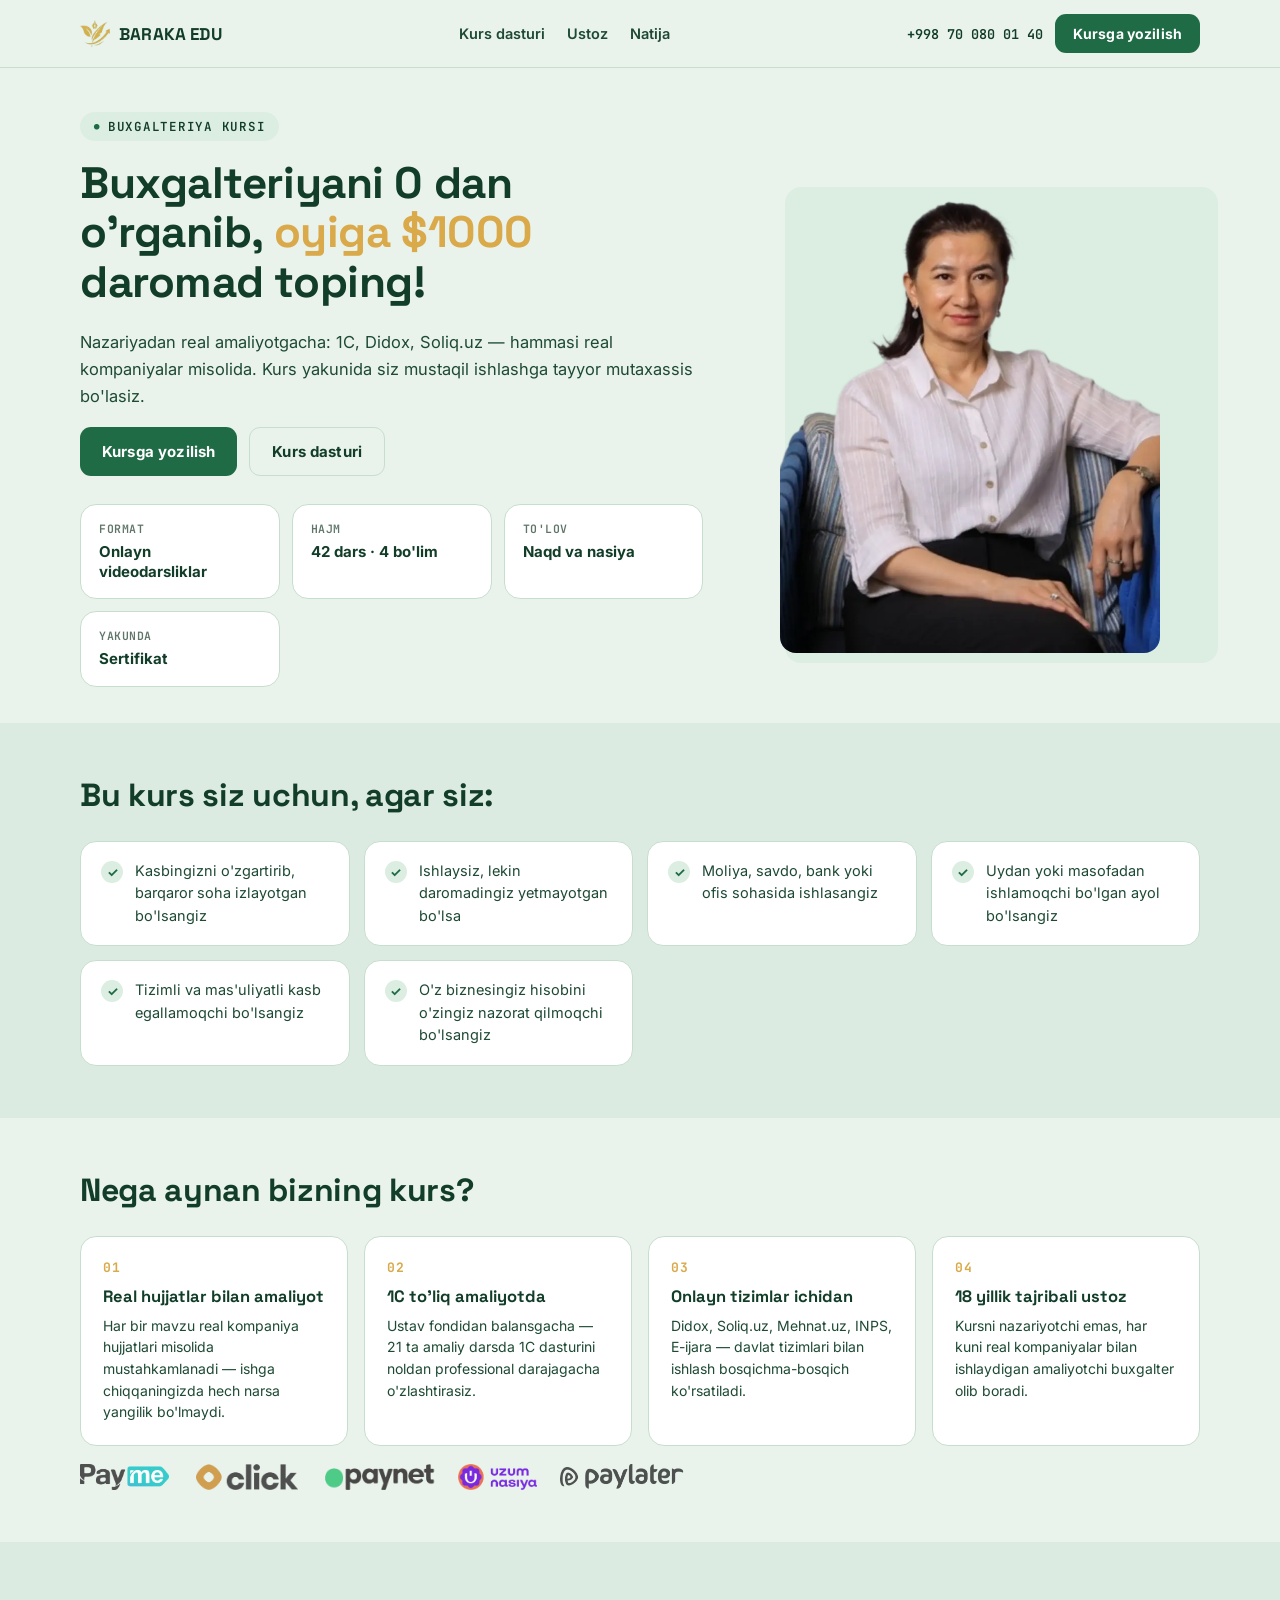
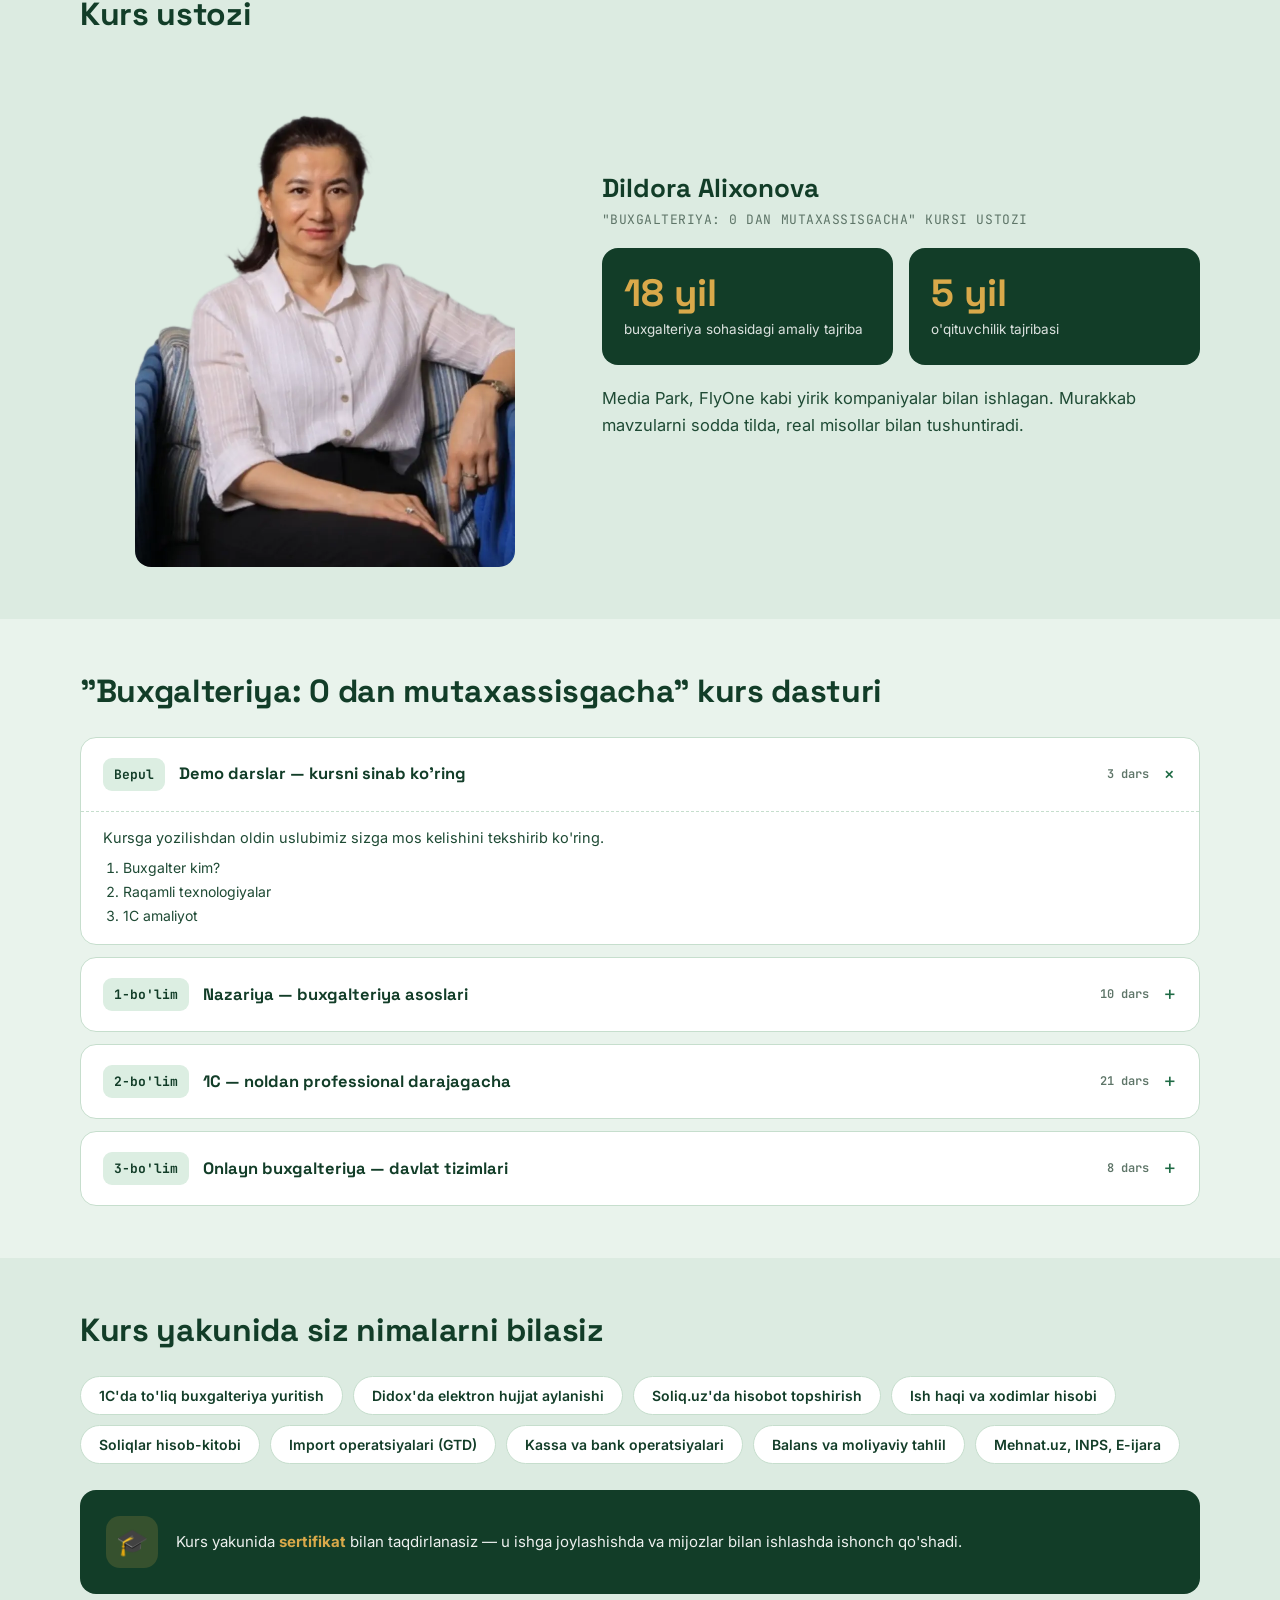
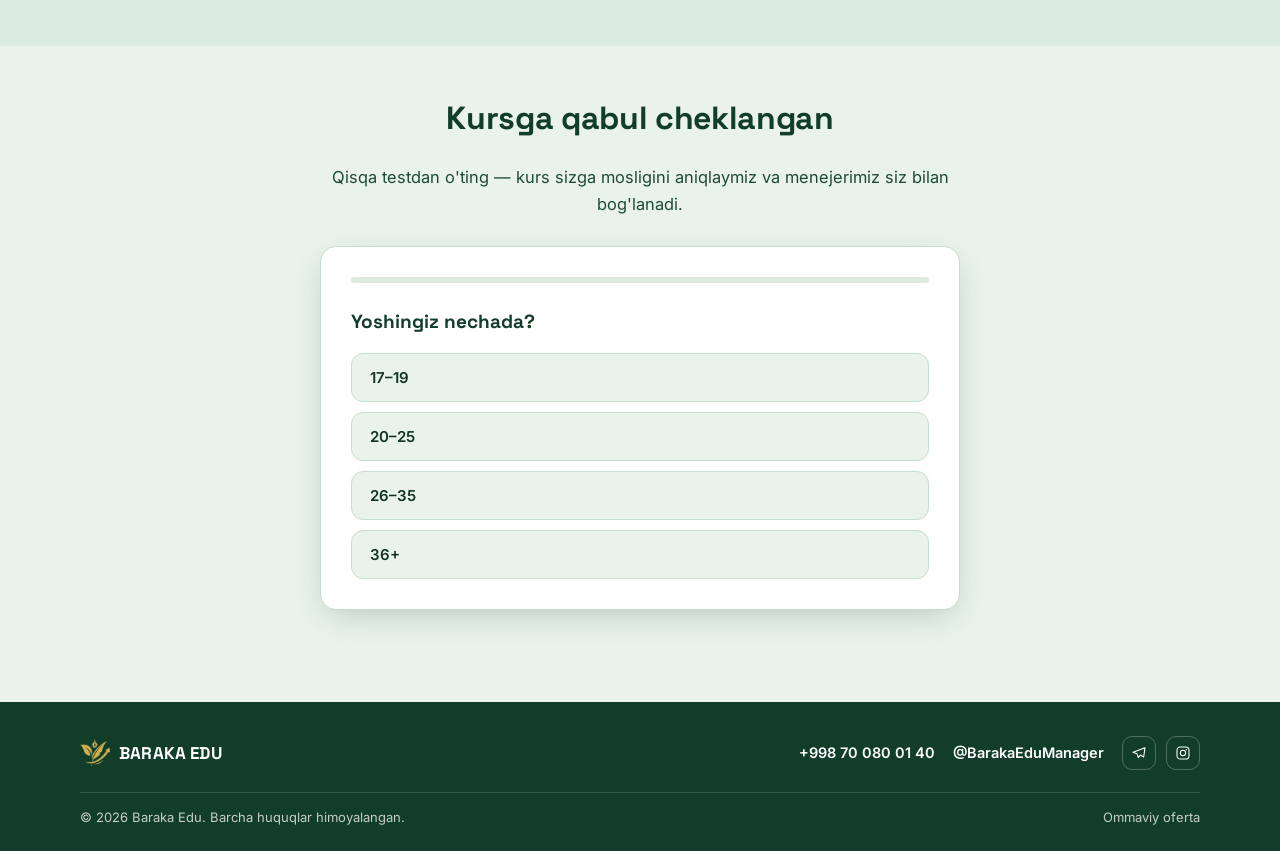
==== buxgalteriya.html @ a4f08a87 "first commit" ====
<!DOCTYPE html>
<html lang="uz">
<head>
<meta charset="UTF-8">
<meta name="viewport" content="width=device-width, initial-scale=1.0">
<title>Buxgalteriya: 0 dan mutaxassisgacha | Baraka Edu</title>
<meta name="description" content="Buxgalteriyani 0 dan o'rganib, 1C, Didox va Soliq.uz'da real kompaniyalar bilan ishlashni o'rganing. Oyiga $1000 daromad sari birinchi qadam.">
<link rel="icon" href="img/favicon.webp" type="image/webp">
<link rel="preconnect" href="https://fonts.googleapis.com">
<link rel="preconnect" href="https://fonts.gstatic.com" crossorigin>
<link href="https://fonts.googleapis.com/css2?family=Space+Grotesk:wght@500;600;700&family=Inter:wght@400;500;600;700;800&family=JetBrains+Mono:wght@500;600;700&display=swap" rel="stylesheet">
<link rel="stylesheet" href="baraka.css">
</head>
<body id="top">

<header>
  <div class="header-inner">
    <a class="brand" href="index.html">
      <img src="img/logo.webp" alt="Baraka Edu">
      BARAKA EDU
    </a>
    <nav class="mainnav">
      <a href="#dastur">Kurs dasturi</a>
      <a href="#ustoz">Ustoz</a>
      <a href="#natija">Natija</a>
    </nav>
    <div class="header-cta">
      <a class="header-phone" href="tel:+998700800140">+998 70 080 01 40</a>
      <a class="btn btn-primary btn-sm" href="#quiz-section">Kursga yozilish</a>
    </div>
  </div>
</header>

<!-- HERO -->
<section class="hero">
  <div class="wrap">
    <div class="hero-grid">
      <div>
        <span class="eyebrow">Buxgalteriya kursi</span>
        <h1>Buxgalteriyani 0 dan o'rganib, <span class="gold">oyiga $1000</span> daromad toping!</h1>
        <p class="lead">Nazariyadan real amaliyotgacha: 1C, Didox, Soliq.uz — hammasi real kompaniyalar misolida. Kurs yakunida siz mustaqil ishlashga tayyor mutaxassis bo'lasiz.</p>
        <div class="hero-actions">
          <a class="btn btn-primary" href="#quiz-section">Kursga yozilish</a>
          <a class="btn btn-ghost" href="#dastur">Kurs dasturi</a>
        </div>
        <div class="facts">
          <div class="fact"><div class="k">Format</div><div class="v">Onlayn videodarsliklar</div></div>
          <div class="fact"><div class="k">Hajm</div><div class="v">42 dars · 4 bo'lim</div></div>
          <div class="fact"><div class="k">To'lov</div><div class="v">Naqd va nasiya</div></div>
          <div class="fact"><div class="k">Yakunda</div><div class="v">Sertifikat</div></div>
        </div>
      </div>
      <div class="hero-photo">
        <img src="img/Dildora.webp" alt="Dildora Alixonova — kurs ustozi">
      </div>
    </div>
  </div>
</section>

<!-- KIMLAR UCHUN -->
<section class="section section-alt">
  <div class="wrap">
    <h2 class="section-title">Bu kurs siz uchun, agar siz:</h2>
    <div class="aud-grid">
      <div class="aud">Kasbingizni o'zgartirib, barqaror soha izlayotgan bo'lsangiz</div>
      <div class="aud">Ishlaysiz, lekin daromadingiz yetmayotgan bo'lsa</div>
      <div class="aud">Moliya, savdo, bank yoki ofis sohasida ishlasangiz</div>
      <div class="aud">Uydan yoki masofadan ishlamoqchi bo'lgan ayol bo'lsangiz</div>
      <div class="aud">Tizimli va mas'uliyatli kasb egallamoqchi bo'lsangiz</div>
      <div class="aud">O'z biznesingiz hisobini o'zingiz nazorat qilmoqchi bo'lsangiz</div>
    </div>
  </div>
</section>

<!-- NEGA BIZ -->
<section class="section">
  <div class="wrap">
    <h2 class="section-title">Nega aynan bizning kurs?</h2>
    <div class="adv-grid">
      <div class="adv">
        <div class="num">01</div>
        <h4>Real hujjatlar bilan amaliyot</h4>
        <p>Har bir mavzu real kompaniya hujjatlari misolida mustahkamlanadi — ishga chiqqaningizda hech narsa yangilik bo'lmaydi.</p>
      </div>
      <div class="adv">
        <div class="num">02</div>
        <h4>1C to'liq amaliyotda</h4>
        <p>Ustav fondidan balansgacha — 21 ta amaliy darsda 1C dasturini noldan professional darajagacha o'zlashtirasiz.</p>
      </div>
      <div class="adv">
        <div class="num">03</div>
        <h4>Onlayn tizimlar ichidan</h4>
        <p>Didox, Soliq.uz, Mehnat.uz, INPS, E-ijara — davlat tizimlari bilan ishlash bosqichma-bosqich ko'rsatiladi.</p>
      </div>
      <div class="adv">
        <div class="num">04</div>
        <h4>18 yillik tajribali ustoz</h4>
        <p>Kursni nazariyotchi emas, har kuni real kompaniyalar bilan ishlaydigan amaliyotchi buxgalter olib boradi.</p>
      </div>
    </div>
    <div class="pays">
      <img src="img/payme.webp" alt="Payme">
      <img src="img/click.webp" alt="Click" style="filter:invert(0.8);">
      <img src="img/paynet.webp" alt="Paynet">
      <img src="img/Uzum_Nasiya-01.webp" alt="Uzum Nasiya">
      <img src="img/paylater.webp" alt="Paylater" style="filter:invert(0.8);">
    </div>
  </div>
</section>

<!-- USTOZ -->
<section class="section section-alt" id="ustoz">
  <div class="wrap">
    <h2 class="section-title">Kurs ustozi</h2>
    <div class="speakers-grid" style="grid-template-columns:minmax(0,0.9fr) minmax(0,1.1fr);align-items:center;gap:32px;">
      <div class="hero-photo">
        <img src="img/Dildora.webp" alt="Dildora Alixonova">
      </div>
      <div>
        <h3 style="font-family:var(--display);font-size:26px;color:var(--green-deep);margin:0 0 6px;">Dildora Alixonova</h3>
        <div class="role" style="font-family:var(--mono);font-size:13px;color:var(--muted);text-transform:uppercase;letter-spacing:0.04em;margin-bottom:20px;">"Buxgalteriya: 0 dan mutaxassisgacha" kursi ustozi</div>
        <div class="stats" style="margin-top:0;">
          <div class="stat"><div class="n">18 yil</div><div class="l">buxgalteriya sohasidagi amaliy tajriba</div></div>
          <div class="stat"><div class="n">5 yil</div><div class="l">o'qituvchilik tajribasi</div></div>
        </div>
        <p class="lead" style="margin-top:20px;">Media Park, FlyOne kabi yirik kompaniyalar bilan ishlagan. Murakkab mavzularni sodda tilda, real misollar bilan tushuntiradi.</p>
      </div>
    </div>
  </div>
</section>

<!-- DASTUR -->
<section class="section" id="dastur">
  <div class="wrap">
    <h2 class="section-title">"Buxgalteriya: 0 dan mutaxassisgacha" kurs dasturi</h2>
    <div class="program">

      <details class="mod" open>
        <summary>
          <span class="mnum">Bepul</span>
          <span class="mtitle">Demo darslar — kursni sinab ko'ring</span>
          <span class="mcount">3 dars</span>
        </summary>
        <div class="mbody">
          <p>Kursga yozilishdan oldin uslubimiz sizga mos kelishini tekshirib ko'ring.</p>
          <ol>
            <li>Buxgalter kim?</li>
            <li>Raqamli texnologiyalar</li>
            <li>1C amaliyot</li>
          </ol>
        </div>
      </details>

      <details class="mod">
        <summary>
          <span class="mnum">1-bo'lim</span>
          <span class="mtitle">Nazariya — buxgalteriya asoslari</span>
          <span class="mcount">10 dars</span>
        </summary>
        <div class="mbody">
          <p>Korxona turlari, hujjatlar, soliqlar va ish haqi — buxgalteriyaning fundamentini amaliy topshiriqlar bilan o'zlashtirasiz.</p>
          <ol>
            <li>Korxona turlari va buxgalteriyaga kirish</li>
            <li>Ustav fondini e'lon qilish va shakllantirish usullari</li>
            <li>Korxona rekvizitlari</li>
            <li>To'lov hujjatlari va bank hisob raqami</li>
            <li>Soliqlar va ish haqi hisobi</li>
            <li>Mehnat ta'tili</li>
            <li>Tovar va xizmatlarni xarid qilish</li>
            <li>Asosiy vosita va amortizatsiya</li>
            <li>Tovar va xizmat sotish</li>
            <li>Tannarx va kalkulyatsiya</li>
          </ol>
        </div>
      </details>

      <details class="mod">
        <summary>
          <span class="mnum">2-bo'lim</span>
          <span class="mtitle">1C — noldan professional darajagacha</span>
          <span class="mcount">21 dars</span>
        </summary>
        <div class="mbody">
          <p>Dasturni o'rnatishdan balans tahliligacha — 1C'dagi barcha asosiy operatsiyalarni qo'lda bajarib o'rganasiz.</p>
          <ol>
            <li>Kirish darsi: dastur o'rnatish</li>
            <li>Ustav fondni shakllantirish</li>
            <li>Xodim ishga olish</li>
            <li>Xodimga oylik hisoblash</li>
            <li>Ustav tovar kirimi</li>
            <li>Asosiy vosita amortizatsiyasi</li>
            <li>Tovar kirimi (yetkazib beruvchidan)</li>
            <li>Ishlab chiqarish</li>
            <li>Sotuv chakana (balans)</li>
            <li>Sotuv (hisob-faktura bilan)</li>
            <li>Kassa operatsiyalari — 1 va 2-qism</li>
            <li>Bank: aylanma kiritish</li>
            <li>Bank: terminal tushumi</li>
            <li>Bank: soliq to'lovlari</li>
            <li>Bank: ish haqi to'lash</li>
            <li>Import (GTD va qo'shimcha xarajatlar)</li>
            <li>Kadrlar</li>
            <li>Spisaniye va inventarizatsiya</li>
            <li>Aylanma vedomostni tahlil qilish</li>
            <li>Balans + Moliya 2</li>
          </ol>
        </div>
      </details>

      <details class="mod">
        <summary>
          <span class="mnum">3-bo'lim</span>
          <span class="mtitle">Onlayn buxgalteriya — davlat tizimlari</span>
          <span class="mcount">8 dars</span>
        </summary>
        <div class="mbody">
          <p>Elektron hujjat aylanishi va hisobot topshirish jarayonlari to'liq, tizimlar ichidan ko'rsatiladi.</p>
          <ol>
            <li>Didox: kiruvchi hujjatlar bilan ishlash</li>
            <li>Didox: chiquvchi hujjatlar bilan ishlash</li>
            <li>Soliq.uz: daromad solig'i hisobotini jo'natish</li>
            <li>Soliq.uz: AOS va YaTT hisobotini jo'natish</li>
            <li>Soliq.uz: NKT kassa operatsiyalari</li>
            <li>Mehnat.uz</li>
            <li>INPS</li>
            <li>E-ijara</li>
          </ol>
        </div>
      </details>

    </div>
  </div>
</section>

<!-- NATIJA -->
<section class="section section-alt" id="natija">
  <div class="wrap">
    <h2 class="section-title">Kurs yakunida siz nimalarni bilasiz</h2>
    <div class="skills">
      <span class="skill">1C'da to'liq buxgalteriya yuritish</span>
      <span class="skill">Didox'da elektron hujjat aylanishi</span>
      <span class="skill">Soliq.uz'da hisobot topshirish</span>
      <span class="skill">Ish haqi va xodimlar hisobi</span>
      <span class="skill">Soliqlar hisob-kitobi</span>
      <span class="skill">Import operatsiyalari (GTD)</span>
      <span class="skill">Kassa va bank operatsiyalari</span>
      <span class="skill">Balans va moliyaviy tahlil</span>
      <span class="skill">Mehnat.uz, INPS, E-ijara</span>
    </div>
    <div class="cert">
      <div class="ic">🎓</div>
      <p>Kurs yakunida <b>sertifikat</b> bilan taqdirlanasiz — u ishga joylashishda va mijozlar bilan ishlashda ishonch qo'shadi.</p>
    </div>
  </div>
</section>

<!-- QUIZ -->
<section class="section" id="quiz-section">
  <div class="wrap">
    <h2 class="section-title" style="text-align:center;">Kursga qabul cheklangan</h2>
    <p class="lead" style="text-align:center;margin:0 auto 28px;">Qisqa testdan o'ting — kurs sizga mosligini aniqlaymiz va menejerimiz siz bilan bog'lanadi.</p>
    <div class="quiz-card" id="quiz">
      <div class="quiz-progress"><i style="width:0%"></i></div>
      <div class="quiz-steps"></div>
    </div>
  </div>
</section>

<footer id="contact">
  <div class="wrap">
    <div class="footer-grid">
      <a class="brand" href="index.html">
        <img src="img/logo.webp" alt="Baraka Edu">
        BARAKA EDU
      </a>
      <div class="footer-contact">
        <a href="tel:+998700800140">+998 70 080 01 40</a>
        <a href="https://t.me/barakaedumanager">@BarakaEduManager</a>
        <div class="footer-social">
          <a href="https://t.me/barakaedumanager" aria-label="Telegram" target="_blank" rel="noopener">
            <svg width="16" height="16" viewBox="0 0 24 24" fill="none"><path d="M21 4L3 11l6 2 2 6 3-4 5 3 2-14z" stroke="currentColor" stroke-width="1.6" stroke-linejoin="round"/></svg>
          </a>
          <a href="https://instagram.com/barakaedu" aria-label="Instagram" target="_blank" rel="noopener">
            <svg width="16" height="16" viewBox="0 0 24 24" fill="none"><rect x="3" y="3" width="18" height="18" rx="5" stroke="currentColor" stroke-width="1.6"/><circle cx="12" cy="12" r="4" stroke="currentColor" stroke-width="1.6"/><circle cx="17" cy="7" r="1" fill="currentColor"/></svg>
          </a>
        </div>
      </div>
    </div>
    <div class="footer-bottom">
      <span>© 2026 Baraka Edu. Barcha huquqlar himoyalangan.</span>
      <a href="shartnoma.html">Ommaviy oferta</a>
    </div>
  </div>
</footer>

<script src="lead.js"></script>
<script>
  initQuiz({
    courseName: 'Buxgalteriya: 0 dan mutaxassisgacha',
    questions: [
      { q: 'Yoshingiz nechada?',
        opts: ['17–19', '20–25', '26–35', '36+'] },
      { q: 'Buxgalteriya orqali daromad olishdan asosiy maqsadingiz nima?',
        opts: ['Asosiy daromad manbaiga aylantirish', "Qo'shimcha daromad topish", "Vaqtincha sinab ko'rish", 'Shunchaki qiziqish'] },
      { q: 'Buxgalteriya orqali oyiga qancha daromad topishni xohlaysiz?',
        opts: ["$500 bo'lsa, yaxshi bo'lardi", "$1000 bo'lsa, xarajatlarimga yetadi", "$1500+ bo'lsa, barcha ehtiyojlarimni qoplaydi"] },
      { q: "O'quv jarayonini qanchalik tez boshlashga tayyorsiz?",
        opts: ["Kerak bo'lsa, ertadan boshlayman!", '1–2 hafta ichida', '1 oy ichida', "Hali aniq emas"] },
      { q: "O'qish uchun mablag' va vaqt ajratishga tayyormisiz?",
        opts: ['Ha, albatta tayyorman!', 'Biroz ikkilanish bor', "Yo'q, hozircha tayyor emasman"] },
      { q: 'Sizning hozirgi moliyaviy holatingiz qanday?',
        opts: ['Barqaror daromadim bor', "Vaqtincha daromadim yo'q", 'Oilam ta\'minlaydi', 'Talabaman'] }
    ]
  });
</script>
</body>
</html>
---- baraka.css ----
/* ============================================================
   BARAKA EDU — barakaeducation.uz
   Дизайн-токены перенесены с dildoraalixanova.uz
   ============================================================ */
:root{
  --ink:#123324;
  --ink-2:#1E4A34;
  --paper:#E9F3EC;
  --paper-2:#DCEBE1;
  --card:#FFFFFF;
  --line:#C6DECD;
  --green:#1F6B45;
  --green-deep:#123D28;
  --green-light:#DCEEE2;
  --gold:#D9A94A;
  --rust:#B54834;
  --muted:#5E7568;
  --white:#ffffff;
  --shadow: 0 10px 34px -10px rgba(18,51,36,0.28);
  --radius: 16px;
  --display: 'Space Grotesk', sans-serif;
  --body: 'Inter', sans-serif;
  --mono: 'JetBrains Mono', monospace;
}

*{box-sizing:border-box;}
html{scroll-behavior:smooth;}
body{
  margin:0;
  font-family:var(--body);
  background:var(--paper);
  color:var(--ink);
  -webkit-font-smoothing:antialiased;
}
img{max-width:100%;display:block;}
a{color:inherit;text-decoration:none;}
button{font-family:inherit;cursor:pointer;}

.wrap{max-width:1160px;margin:0 auto;padding:0 20px;}

/* ===== Header ===== */
header{
  position:sticky;top:0;z-index:40;
  background:rgba(233,243,236,0.94);
  backdrop-filter:blur(8px);
  border-bottom:1px solid var(--line);
}
.header-inner{
  display:flex;align-items:center;justify-content:space-between;
  padding:14px 20px;max-width:1160px;margin:0 auto;gap:14px;
}
.brand{
  display:flex;align-items:center;gap:9px;
  font-family:var(--display);font-weight:700;font-size:17px;
  letter-spacing:0.01em;color:var(--green-deep);white-space:nowrap;
}
.brand img{height:30px;width:auto;border-radius:6px;}
nav.mainnav{display:flex;gap:22px;font-size:14.5px;font-weight:600;color:var(--ink-2);}
nav.mainnav a:hover{color:var(--green);}
.header-cta{display:flex;align-items:center;gap:12px;}
.header-phone{font-family:var(--mono);font-weight:600;font-size:13.5px;color:var(--green-deep);white-space:nowrap;}
@media(max-width:820px){
  nav.mainnav{display:none;}
  .header-phone{display:none;}
}

/* ===== Buttons ===== */
.btn{
  display:inline-flex;align-items:center;justify-content:center;gap:8px;
  border:none;border-radius:11px;padding:14px 22px;
  font-weight:700;font-size:15px;letter-spacing:0.01em;
  transition:transform .15s ease, box-shadow .15s ease, background .15s ease;
}
.btn:focus-visible{outline:3px solid var(--gold);outline-offset:2px;}
.btn-primary{background:var(--green);color:#fff;}
.btn-primary:hover{transform:translateY(-1px);box-shadow:var(--shadow);background:var(--green-deep);}
.btn-vip{background:var(--gold);color:var(--green-deep);}
.btn-vip:hover{transform:translateY(-1px);box-shadow:0 10px 30px -8px rgba(217,169,74,0.6);background:#E4B860;}
.btn-ghost{background:transparent;color:var(--green-deep);border:1.5px solid var(--line);}
.btn-ghost:hover{background:var(--paper-2);}
.btn-sm{padding:11px 18px;font-size:14px;}
.btn-block{width:100%;}

/* ===== Typography ===== */
.eyebrow{
  display:inline-flex;align-items:center;gap:8px;
  font-family:var(--mono);font-size:12.5px;font-weight:600;
  letter-spacing:0.06em;text-transform:uppercase;
  color:var(--green-deep);background:var(--green-light);
  border-radius:999px;padding:6px 14px;margin-bottom:18px;
}
.eyebrow::before{content:'●';font-size:9px;color:var(--green);}
h1{
  font-family:var(--display);font-size:clamp(28px,4vw,44px);
  line-height:1.12;font-weight:700;margin:0 0 22px;
  letter-spacing:-0.01em;color:var(--green-deep);
}
h1 em{font-style:normal;color:var(--green);}
h1 .gold{color:var(--gold);font-style:normal;}
h2.section-title{
  font-family:var(--display);font-size:clamp(23px,3vw,32px);
  font-weight:700;color:var(--green-deep);margin:0 0 26px;letter-spacing:-0.01em;
}
.section{padding:52px 0;}
.section-alt{background:var(--paper-2);}
.lead{font-size:16.5px;line-height:1.65;color:var(--ink-2);max-width:640px;}
.muted{color:var(--muted);}

/* ===== Hero ===== */
.hero{padding:44px 0 36px;overflow:hidden;}
.hero-grid{
  display:grid;grid-template-columns:minmax(0,1.15fr) minmax(240px,0.85fr);
  gap:36px;align-items:center;
}
.hero-photo{position:relative;}
.hero-photo img{
  width:100%;max-width:380px;margin:0 auto;
  border-radius:var(--radius);
}
.hero-photo::before{
  content:'';position:absolute;inset:8% -4% -2% 10%;
  background:var(--green-light);border-radius:var(--radius);z-index:-1;
}
.hero-actions{display:flex;gap:12px;flex-wrap:wrap;margin-top:6px;}
@media(max-width:820px){
  .hero-grid{grid-template-columns:1fr;}
  .hero-photo{order:-1;}
  .hero-photo img{max-width:280px;}
}

/* ===== Fact chips (format / to'lov / davomiylik) ===== */
.facts{
  display:grid;grid-template-columns:repeat(auto-fit,minmax(160px,1fr));
  gap:12px;margin-top:28px;
}
.fact{
  background:var(--card);border:1px solid var(--line);
  border-radius:var(--radius);padding:16px 18px;
}
.fact .k{font-family:var(--mono);font-size:11.5px;font-weight:600;letter-spacing:0.05em;text-transform:uppercase;color:var(--muted);margin-bottom:6px;}
.fact .v{font-weight:700;font-size:15px;color:var(--green-deep);line-height:1.35;}

/* ===== Course cards (главная) ===== */
.courses-grid{display:grid;grid-template-columns:1fr 1fr;gap:20px;}
@media(max-width:760px){.courses-grid{grid-template-columns:1fr;}}
.course-card{
  background:var(--card);border:1px solid var(--line);
  border-radius:var(--radius);padding:28px;
  display:flex;flex-direction:column;gap:14px;
  transition:transform .15s ease, box-shadow .15s ease;
}
.course-card:hover{transform:translateY(-3px);box-shadow:var(--shadow);}
.course-card .tag{
  align-self:flex-start;font-family:var(--mono);font-size:11.5px;font-weight:600;
  letter-spacing:0.05em;text-transform:uppercase;
  color:var(--green-deep);background:var(--green-light);
  border-radius:999px;padding:5px 12px;
}
.course-card h3{
  font-family:var(--display);font-size:22px;font-weight:700;
  color:var(--green-deep);margin:0;line-height:1.25;
}
.course-card p{margin:0;color:var(--ink-2);line-height:1.6;font-size:15px;flex:1;}
.course-card .meta{
  display:flex;gap:14px;flex-wrap:wrap;
  font-family:var(--mono);font-size:12.5px;font-weight:600;color:var(--muted);
}

/* ===== Advantages ===== */
.adv-grid{display:grid;grid-template-columns:repeat(auto-fit,minmax(220px,1fr));gap:16px;}
.adv{
  background:var(--card);border:1px solid var(--line);
  border-radius:var(--radius);padding:22px;
}
.adv .num{
  font-family:var(--mono);font-weight:700;font-size:13px;color:var(--gold);
  margin-bottom:10px;letter-spacing:0.05em;
}
.adv h4{font-family:var(--display);font-size:16.5px;font-weight:700;color:var(--green-deep);margin:0 0 8px;}
.adv p{margin:0;font-size:14px;line-height:1.55;color:var(--ink-2);}

/* ===== Stats (о нас) ===== */
.stats{display:grid;grid-template-columns:repeat(auto-fit,minmax(180px,1fr));gap:16px;margin-top:26px;}
.stat{
  background:var(--green-deep);color:#fff;border-radius:var(--radius);
  padding:26px 22px;
}
.stat .n{font-family:var(--display);font-size:clamp(28px,3.4vw,38px);font-weight:700;color:var(--gold);line-height:1;}
.stat .l{margin-top:8px;font-size:13.5px;line-height:1.4;color:rgba(255,255,255,0.85);}

/* ===== Speakers ===== */
.speakers-grid{display:grid;grid-template-columns:1fr 1fr;gap:20px;}
@media(max-width:760px){.speakers-grid{grid-template-columns:1fr;}}
.speaker{
  background:var(--card);border:1px solid var(--line);
  border-radius:var(--radius);overflow:hidden;
  display:flex;flex-direction:column;
}
.speaker img{width:100%;aspect-ratio:4/3.4;object-fit:cover;object-position:top;background:var(--green-light);}
.speaker .body{padding:22px;display:flex;flex-direction:column;gap:10px;}
.speaker h3{font-family:var(--display);font-size:20px;font-weight:700;color:var(--green-deep);margin:0;}
.speaker .role{font-family:var(--mono);font-size:12.5px;font-weight:600;color:var(--muted);text-transform:uppercase;letter-spacing:0.04em;}
.speaker ul{margin:4px 0 0;padding:0;list-style:none;display:flex;flex-direction:column;gap:8px;}
.speaker li{font-size:14.5px;line-height:1.5;color:var(--ink-2);padding-left:20px;position:relative;}
.speaker li::before{content:'✦';position:absolute;left:0;color:var(--gold);font-size:12px;}
.speaker li b{color:var(--green-deep);}

/* ===== Audience (bu kurs siz uchun) ===== */
.aud-grid{display:grid;grid-template-columns:repeat(auto-fit,minmax(230px,1fr));gap:14px;}
.aud{
  background:var(--card);border:1px solid var(--line);border-radius:var(--radius);
  padding:18px 20px;font-size:14.5px;line-height:1.55;color:var(--ink-2);
  display:flex;gap:12px;align-items:flex-start;
}
.aud::before{content:'✓';flex:none;width:22px;height:22px;border-radius:50%;
  background:var(--green-light);color:var(--green);font-weight:700;font-size:13px;
  display:inline-flex;align-items:center;justify-content:center;margin-top:1px;}

/* ===== Program (модули аккордеоном) ===== */
.program{display:flex;flex-direction:column;gap:12px;}
.mod{
  background:var(--card);border:1px solid var(--line);border-radius:var(--radius);
  overflow:hidden;
}
.mod summary{
  list-style:none;cursor:pointer;padding:20px 22px;
  display:flex;align-items:center;gap:14px;
}
.mod summary::-webkit-details-marker{display:none;}
.mod .mnum{
  flex:none;font-family:var(--mono);font-weight:700;font-size:13px;
  color:var(--green-deep);background:var(--green-light);
  border-radius:9px;padding:8px 11px;
}
.mod .mtitle{font-family:var(--display);font-weight:700;font-size:16.5px;color:var(--green-deep);flex:1;line-height:1.3;}
.mod .mcount{font-family:var(--mono);font-size:12px;font-weight:600;color:var(--muted);white-space:nowrap;}
.mod summary::after{content:'+';font-family:var(--display);font-size:22px;color:var(--green);transition:transform .2s ease;}
.mod[open] summary::after{transform:rotate(45deg);}
.mod .mbody{padding:0 22px 20px;border-top:1px dashed var(--line);}
.mod .mbody p{margin:14px 0 10px;font-size:14.5px;line-height:1.6;color:var(--ink-2);}
.mod .mbody ol{margin:0;padding-left:20px;display:flex;flex-direction:column;gap:7px;font-size:14px;color:var(--ink-2);}

/* ===== Skills / natija ===== */
.skills{display:flex;flex-wrap:wrap;gap:10px;}
.skill{
  background:var(--card);border:1px solid var(--line);border-radius:999px;
  padding:10px 18px;font-size:14px;font-weight:600;color:var(--green-deep);
}
.cert{
  margin-top:26px;background:var(--green-deep);border-radius:var(--radius);
  color:#fff;padding:26px;display:flex;gap:18px;align-items:center;flex-wrap:wrap;
}
.cert .ic{flex:none;width:52px;height:52px;border-radius:14px;background:rgba(217,169,74,0.18);
  display:flex;align-items:center;justify-content:center;font-size:26px;}
.cert p{margin:0;font-size:15px;line-height:1.55;color:rgba(255,255,255,0.92);}
.cert b{color:var(--gold);}

/* ===== Payments ===== */
.pays{display:flex;gap:22px;align-items:center;flex-wrap:wrap;margin-top:18px;}
.pays img{height:26px;width:auto;opacity:0.85;filter:grayscale(0.15);}

/* ===== Quiz ===== */
.quiz-card{
  max-width:640px;margin:0 auto;background:var(--card);
  border:1px solid var(--line);border-radius:var(--radius);
  box-shadow:var(--shadow);padding:30px;
}
.quiz-progress{height:6px;border-radius:999px;background:var(--paper-2);overflow:hidden;margin-bottom:26px;}
.quiz-progress i{display:block;height:100%;background:var(--green);border-radius:999px;transition:width .25s ease;}
.quiz-step{display:none;}
.quiz-step.active{display:block;animation:qfade .25s ease;}
@keyframes qfade{from{opacity:0;transform:translateY(6px);}to{opacity:1;transform:none;}}
@media (prefers-reduced-motion: reduce){
  .quiz-step.active{animation:none;}
  .btn, .course-card{transition:none;}
}
.quiz-q{font-family:var(--display);font-size:19px;font-weight:700;color:var(--green-deep);margin:0 0 18px;line-height:1.35;}
.quiz-opts{display:flex;flex-direction:column;gap:10px;}
.quiz-opt{
  text-align:left;background:var(--paper);border:1.5px solid var(--line);
  border-radius:12px;padding:14px 18px;font-size:15px;font-weight:600;color:var(--ink);
  transition:border-color .12s ease, background .12s ease;
}
.quiz-opt:hover{border-color:var(--green);background:var(--green-light);}
.quiz-opt.selected{border-color:var(--green);background:var(--green-light);color:var(--green-deep);}
.quiz-nav{display:flex;justify-content:space-between;gap:12px;margin-top:24px;}
.quiz-field{margin-bottom:16px;text-align:left;}
.quiz-field label{display:block;font-size:14px;font-weight:600;color:var(--ink-2);margin-bottom:7px;}
.quiz-field input{
  width:100%;padding:14px 16px;border:1.5px solid var(--line);border-radius:12px;
  font-size:15.5px;font-family:var(--body);outline:none;background:#fff;color:var(--ink);
  transition:border-color .12s ease;
}
.quiz-field input:focus{border-color:var(--green);}
.quiz-done{text-align:center;padding:16px 0;}
.quiz-done .big{font-size:44px;margin-bottom:12px;}
.quiz-done h3{font-family:var(--display);color:var(--green-deep);margin:0 0 8px;}
.quiz-done p{color:var(--ink-2);margin:0;line-height:1.6;}
.quiz-note{margin-top:14px;font-size:12.5px;color:var(--muted);line-height:1.5;text-align:center;}
.quiz-err{display:none;margin-top:12px;font-size:13.5px;color:var(--rust);text-align:center;}

/* ===== Footer ===== */
footer{background:var(--green-deep);color:#fff;margin-top:40px;}
.footer-grid{
  display:flex;justify-content:space-between;align-items:center;gap:20px;
  flex-wrap:wrap;padding:34px 0 22px;
}
footer .brand{color:#fff;}
.footer-contact{display:flex;align-items:center;gap:18px;flex-wrap:wrap;font-size:14.5px;font-weight:600;}
.footer-contact a:hover{color:var(--gold);}
.footer-social{display:flex;gap:10px;}
.footer-social a{
  width:34px;height:34px;border-radius:10px;border:1px solid rgba(255,255,255,0.25);
  display:inline-flex;align-items:center;justify-content:center;
}
.footer-social a:hover{background:rgba(255,255,255,0.1);}
.footer-bottom{
  border-top:1px solid rgba(255,255,255,0.15);
  display:flex;justify-content:space-between;gap:12px;flex-wrap:wrap;
  padding:16px 0 26px;font-size:13px;color:rgba(255,255,255,0.75);
}
.footer-bottom a:hover{color:var(--gold);}
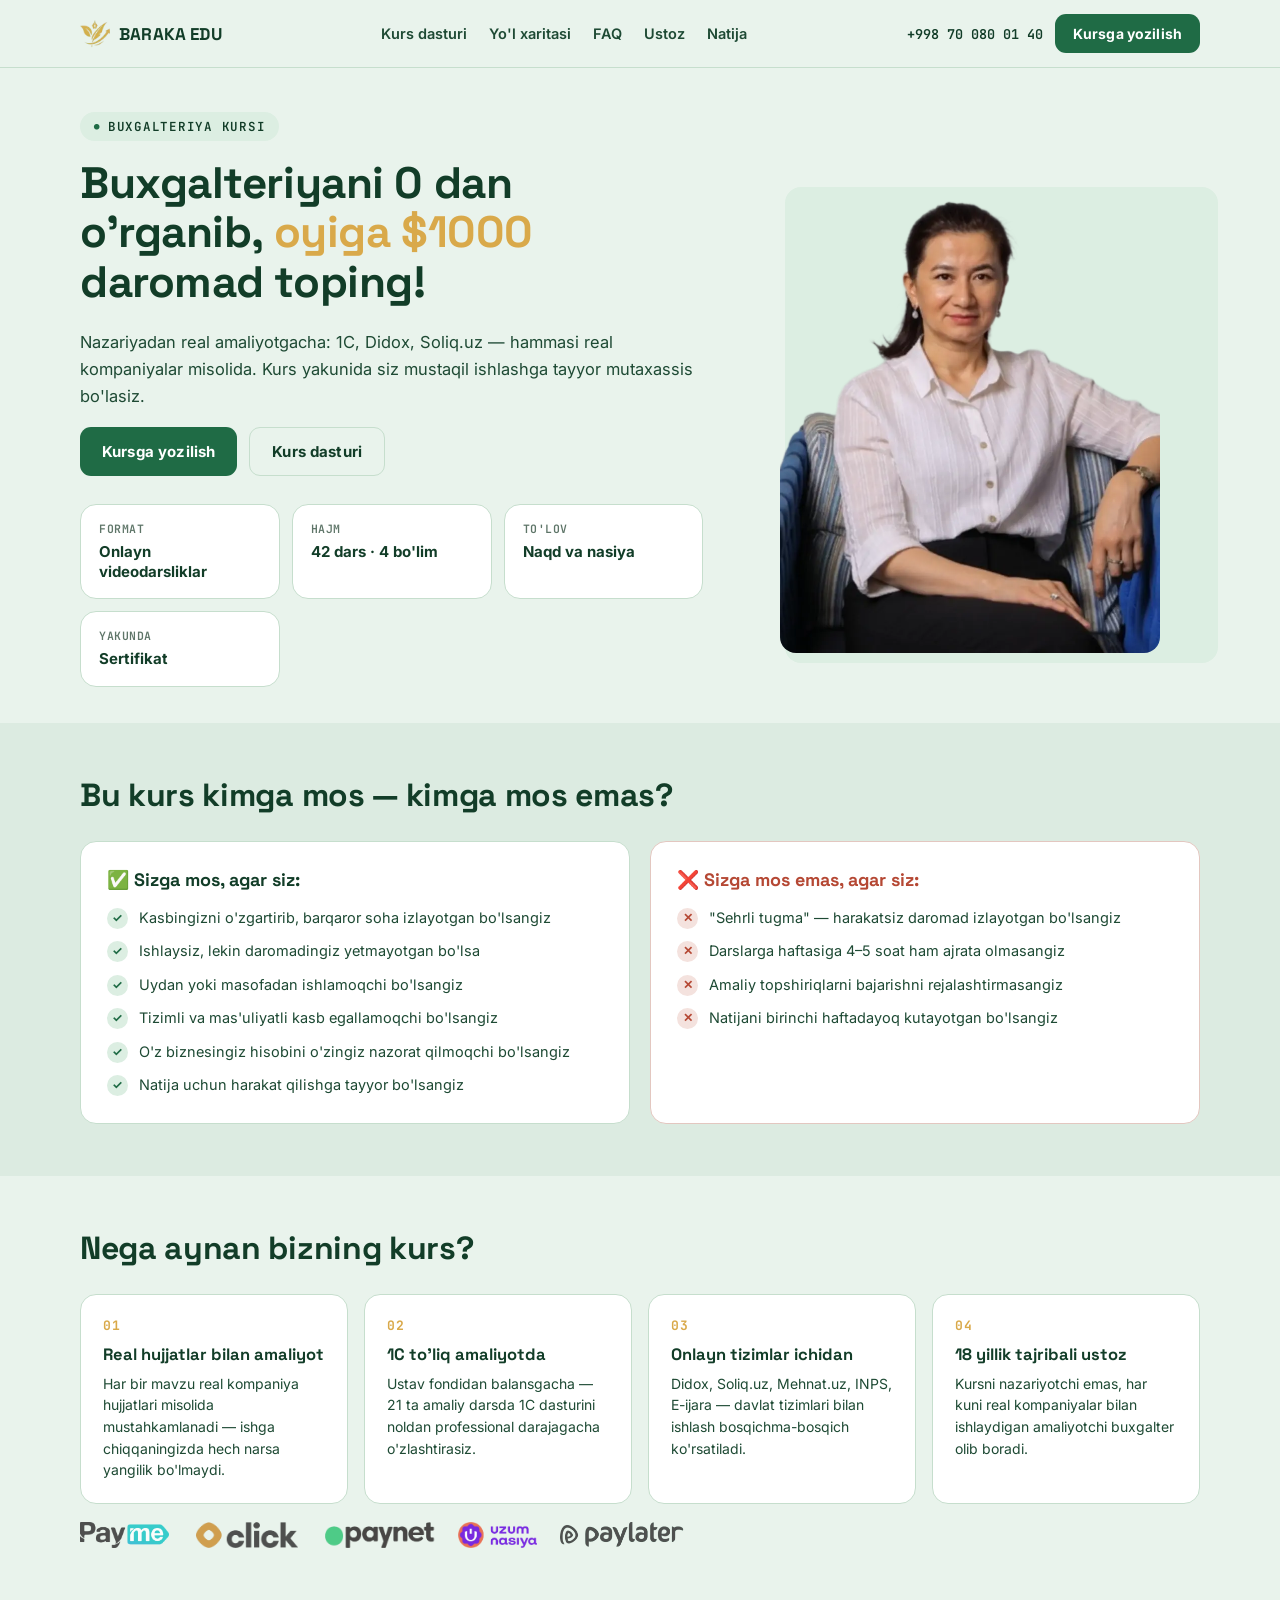
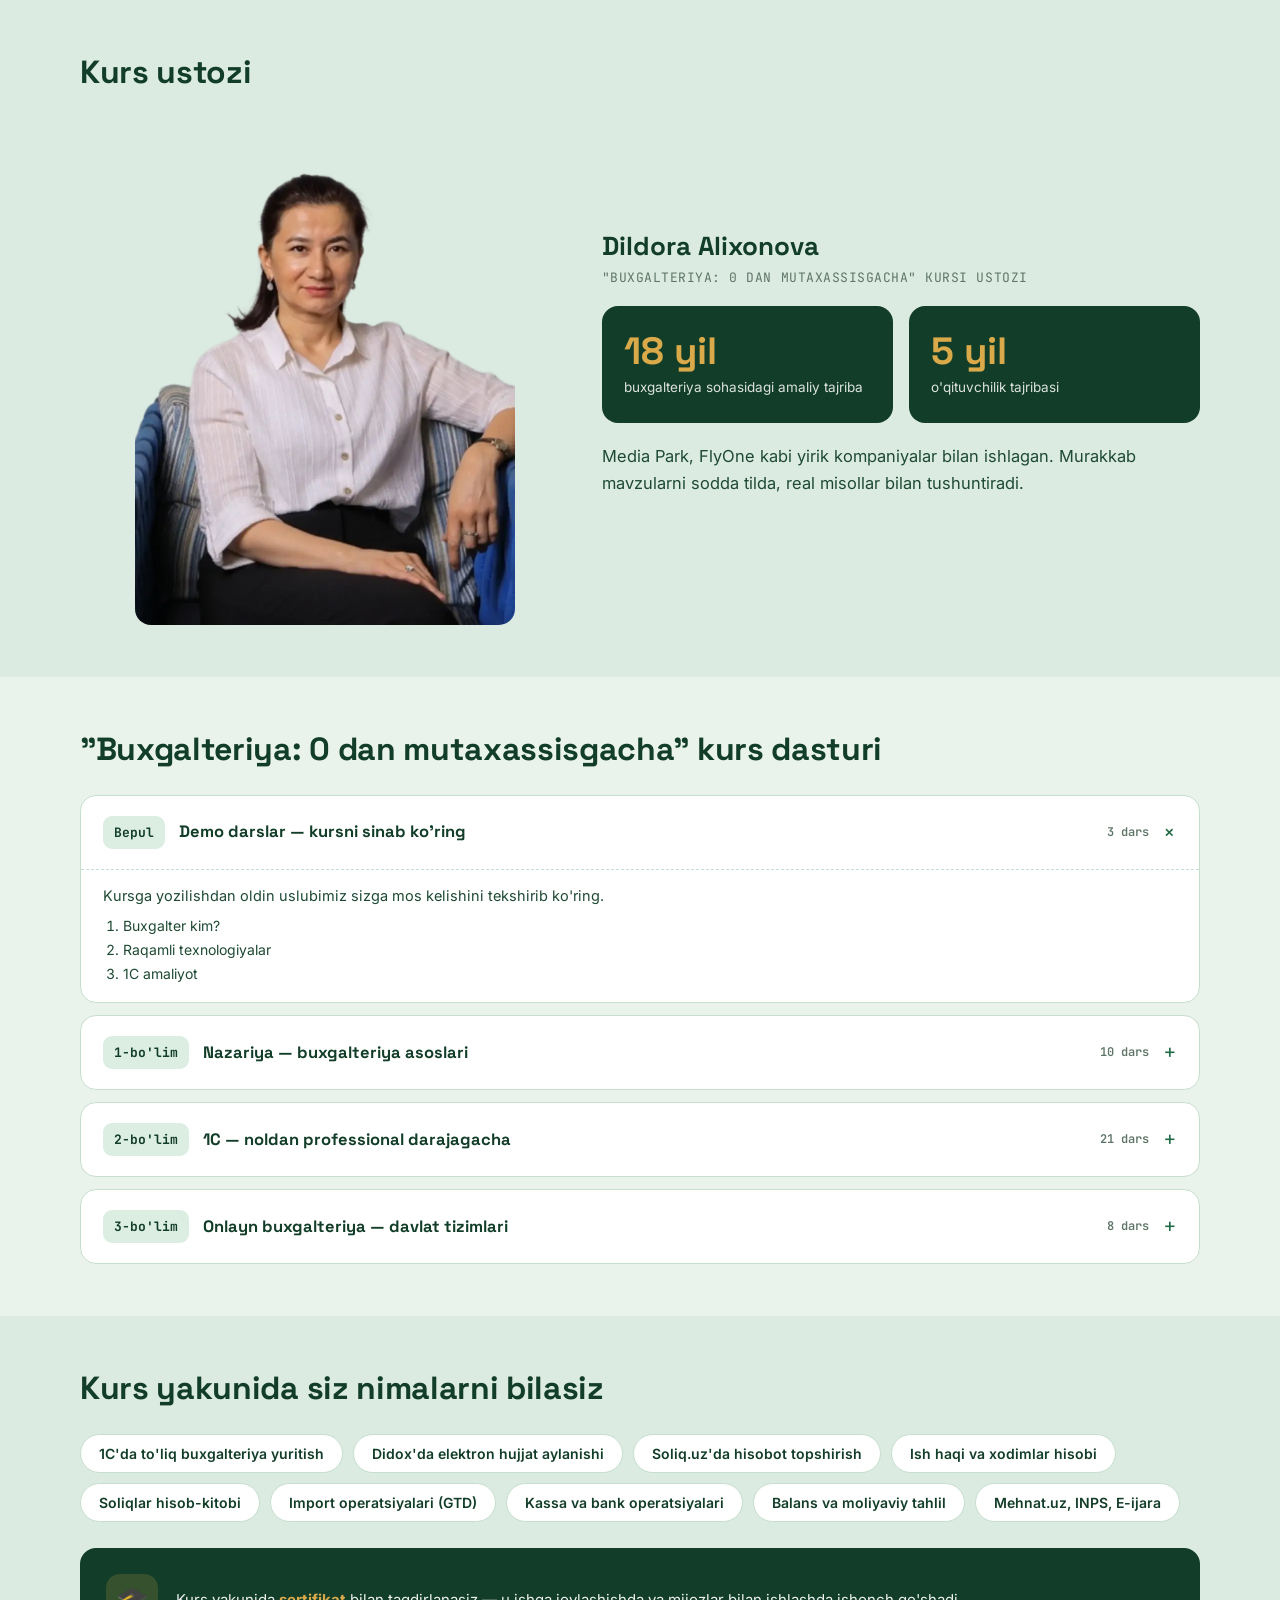
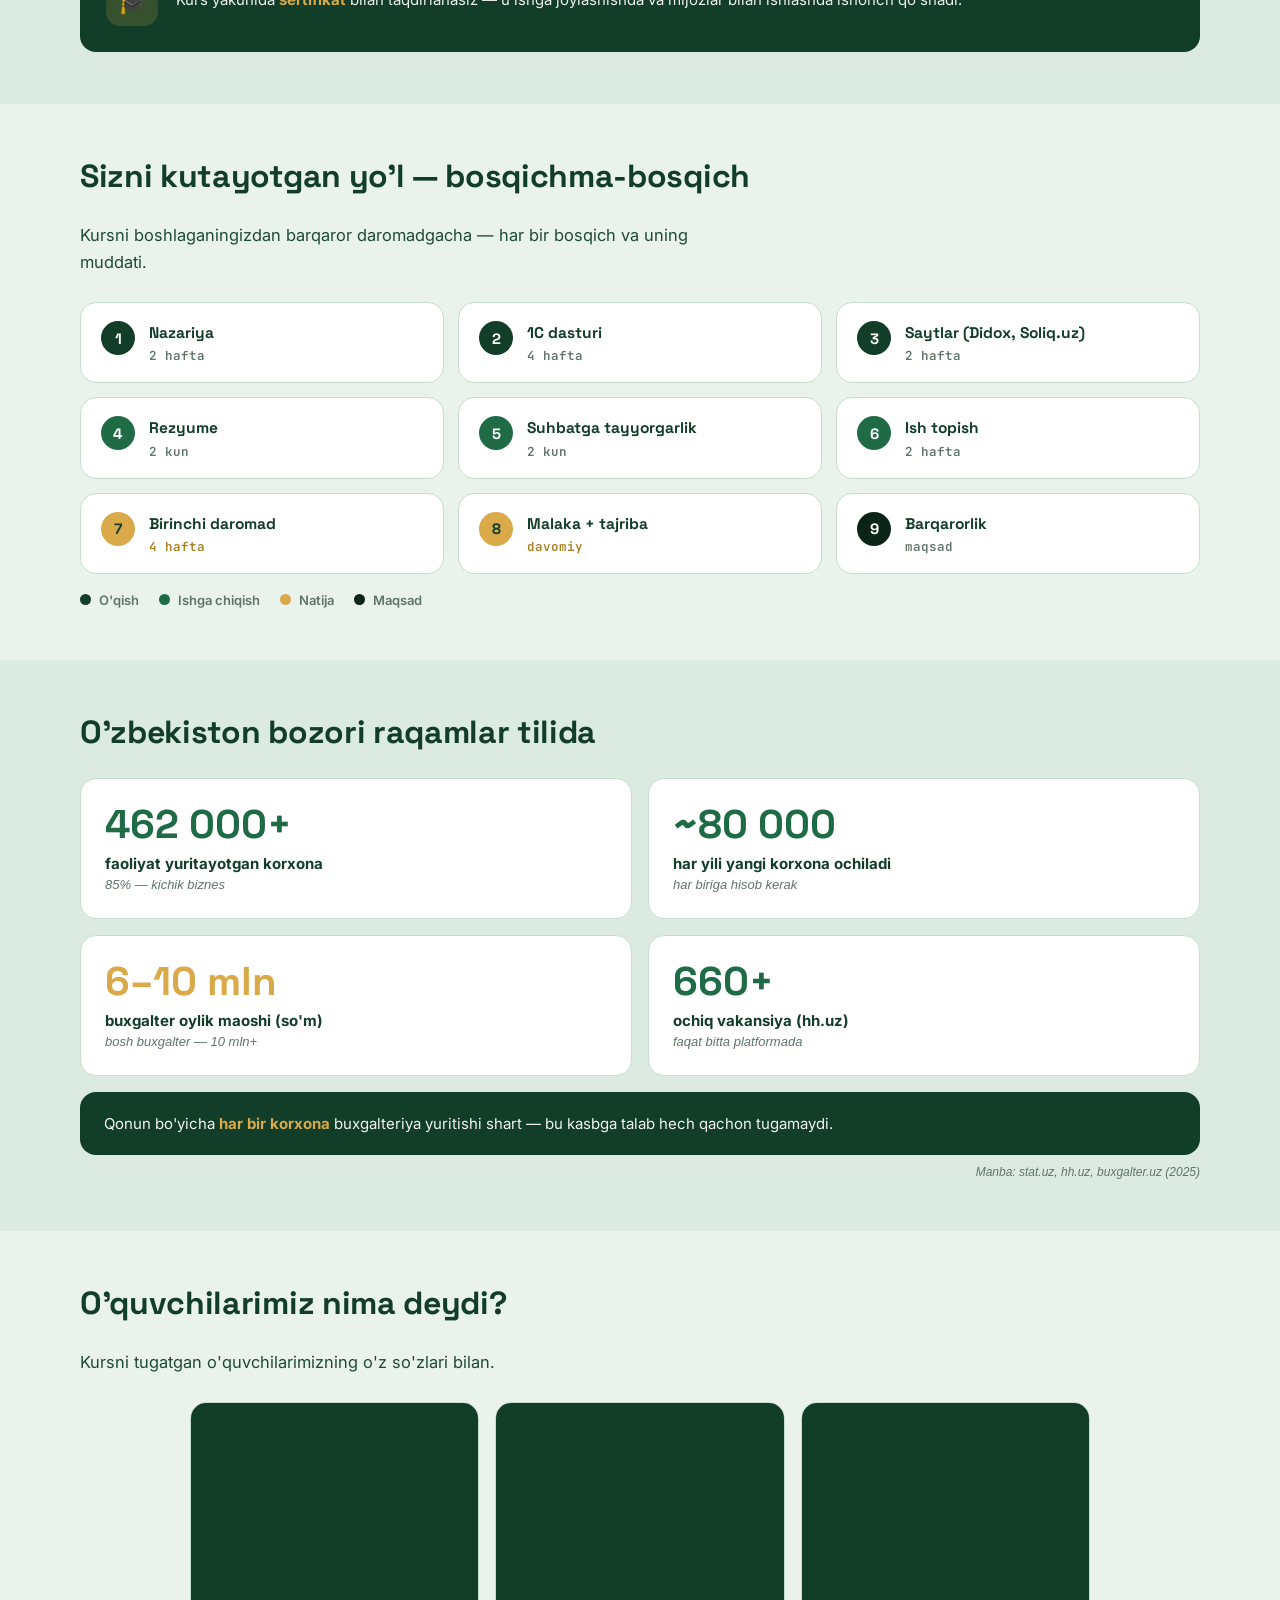
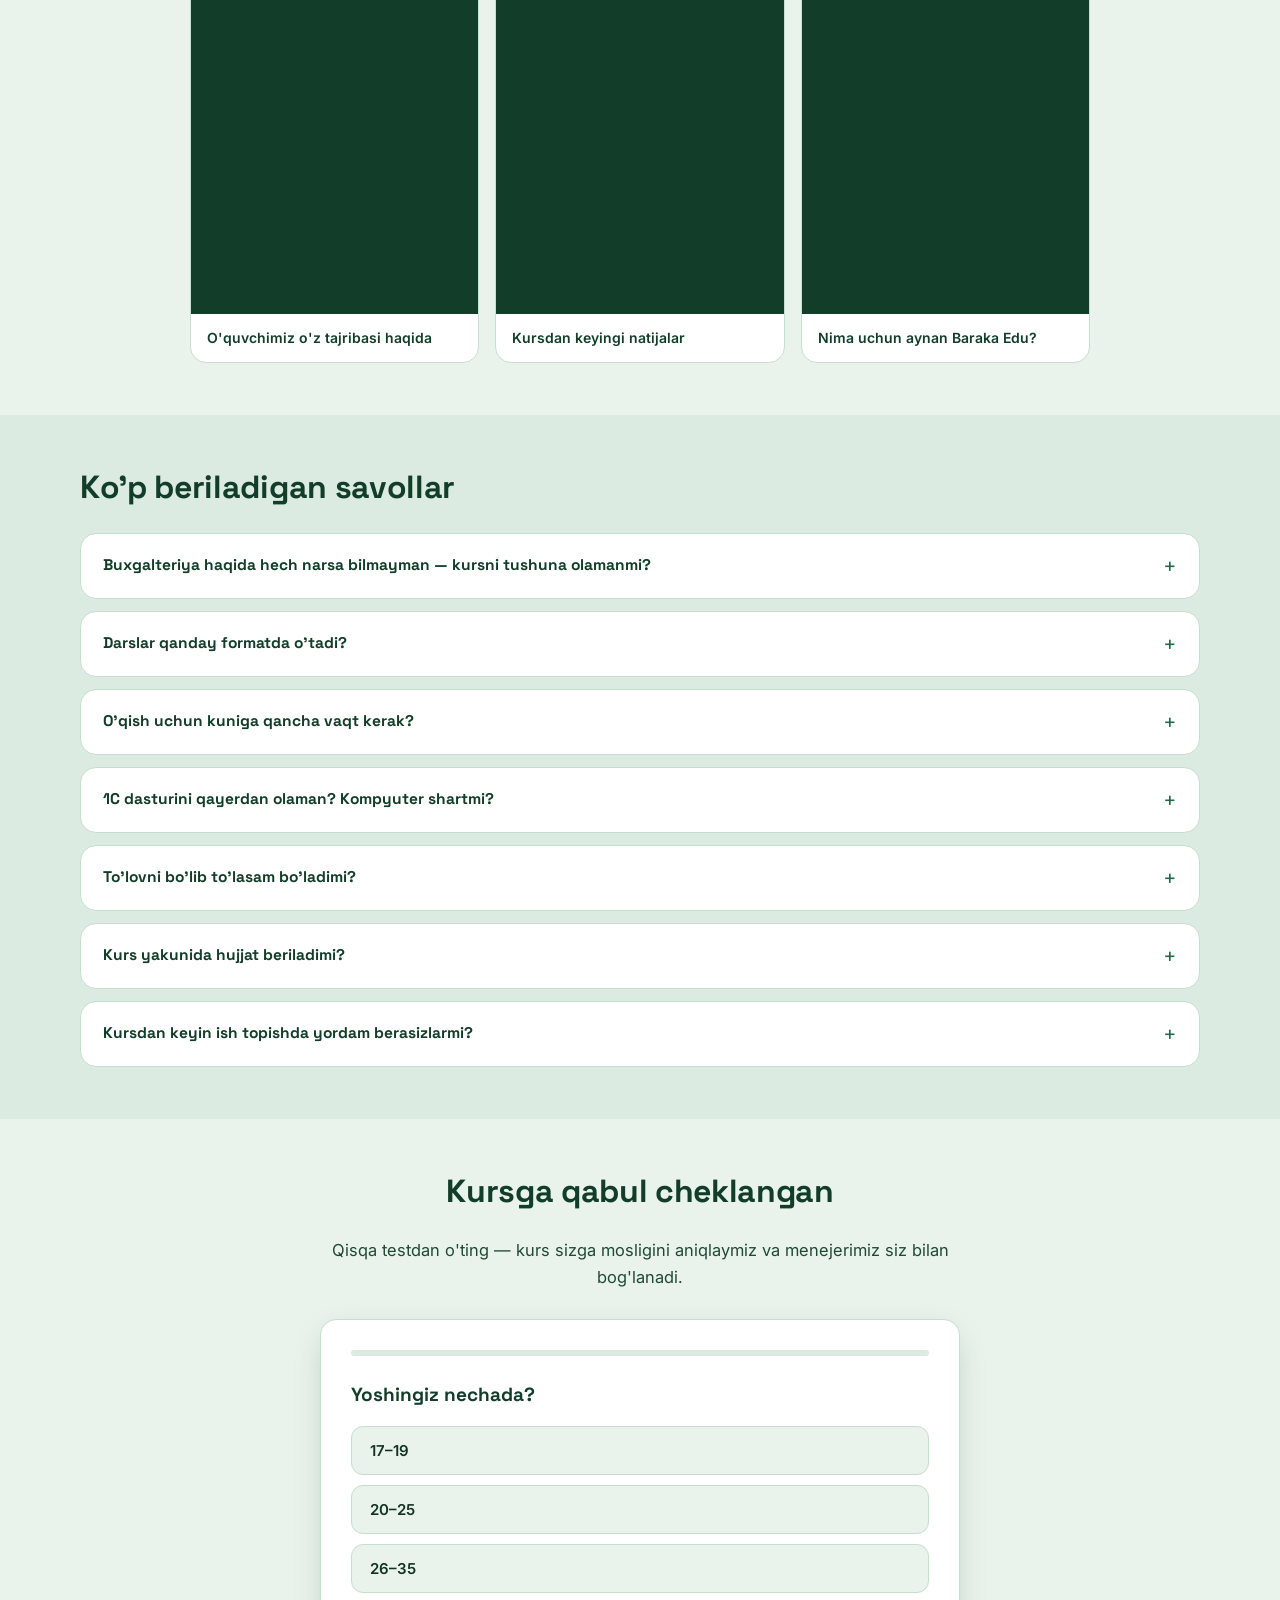
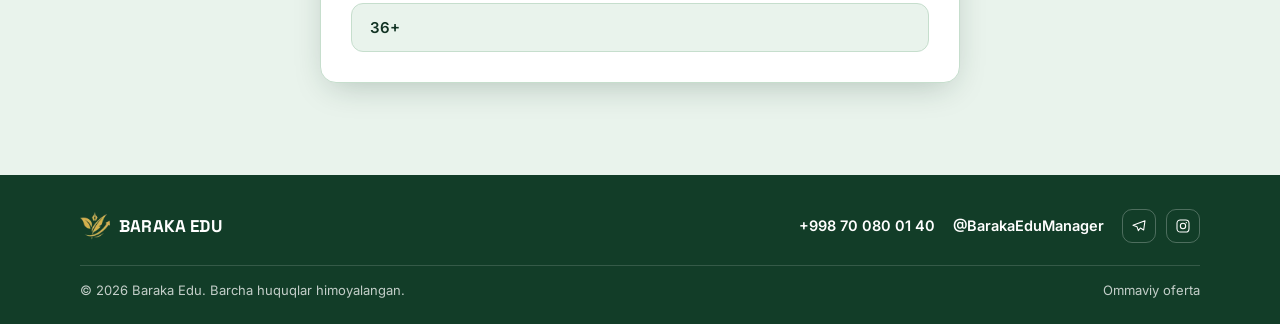
==== commit 9039dd9e: "second" ====
--- a/buxgalteriya.html
+++ b/buxgalteriya.html
@@ -21,6 +21,8 @@
     </a>
     <nav class="mainnav">
       <a href="#dastur">Kurs dasturi</a>
+      <a href="#yol">Yo'l xaritasi</a>
+      <a href="#faq">FAQ</a>
       <a href="#ustoz">Ustoz</a>
       <a href="#natija">Natija</a>
     </nav>
@@ -57,17 +59,31 @@
   </div>
 </section>
 
-<!-- KIMLAR UCHUN -->
+<!-- KIMGA MOS / MOS EMAS -->
 <section class="section section-alt">
   <div class="wrap">
-    <h2 class="section-title">Bu kurs siz uchun, agar siz:</h2>
-    <div class="aud-grid">
-      <div class="aud">Kasbingizni o'zgartirib, barqaror soha izlayotgan bo'lsangiz</div>
-      <div class="aud">Ishlaysiz, lekin daromadingiz yetmayotgan bo'lsa</div>
-      <div class="aud">Moliya, savdo, bank yoki ofis sohasida ishlasangiz</div>
-      <div class="aud">Uydan yoki masofadan ishlamoqchi bo'lgan ayol bo'lsangiz</div>
-      <div class="aud">Tizimli va mas'uliyatli kasb egallamoqchi bo'lsangiz</div>
-      <div class="aud">O'z biznesingiz hisobini o'zingiz nazorat qilmoqchi bo'lsangiz</div>
+    <h2 class="section-title">Bu kurs kimga mos — kimga mos emas?</h2>
+    <div class="fit-grid">
+      <div class="fit-col">
+        <h3>✅ Sizga mos, agar siz:</h3>
+        <ul>
+          <li>Kasbingizni o'zgartirib, barqaror soha izlayotgan bo'lsangiz</li>
+          <li>Ishlaysiz, lekin daromadingiz yetmayotgan bo'lsa</li>
+          <li>Uydan yoki masofadan ishlamoqchi bo'lsangiz</li>
+          <li>Tizimli va mas'uliyatli kasb egallamoqchi bo'lsangiz</li>
+          <li>O'z biznesingiz hisobini o'zingiz nazorat qilmoqchi bo'lsangiz</li>
+          <li>Natija uchun harakat qilishga tayyor bo'lsangiz</li>
+        </ul>
+      </div>
+      <div class="fit-col no">
+        <h3>❌ Sizga mos emas, agar siz:</h3>
+        <ul>
+          <li>"Sehrli tugma" — harakatsiz daromad izlayotgan bo'lsangiz</li>
+          <li>Darslarga haftasiga 4–5 soat ham ajrata olmasangiz</li>
+          <li>Amaliy topshiriqlarni bajarishni rejalashtirmasangiz</li>
+          <li>Natijani birinchi haftadayoq kutayotgan bo'lsangiz</li>
+        </ul>
+      </div>
     </div>
   </div>
 </section>
@@ -254,6 +270,105 @@
   </div>
 </section>
 
+<!-- ROADMAP -->
+<section class="section" id="yol">
+  <div class="wrap">
+    <h2 class="section-title">Sizni kutayotgan yo'l — bosqichma-bosqich</h2>
+    <p class="lead" style="margin-bottom:26px;">Kursni boshlaganingizdan barqaror daromadgacha — har bir bosqich va uning muddati.</p>
+    <div class="roadmap">
+      <div class="rstep t-study"><div class="dot">1</div><div><h4>Nazariya</h4><div class="dur">2 hafta</div></div></div>
+      <div class="rstep t-study"><div class="dot">2</div><div><h4>1C dasturi</h4><div class="dur">4 hafta</div></div></div>
+      <div class="rstep t-study"><div class="dot">3</div><div><h4>Saytlar (Didox, Soliq.uz)</h4><div class="dur">2 hafta</div></div></div>
+      <div class="rstep t-work"><div class="dot">4</div><div><h4>Rezyume</h4><div class="dur">2 kun</div></div></div>
+      <div class="rstep t-work"><div class="dot">5</div><div><h4>Suhbatga tayyorgarlik</h4><div class="dur">2 kun</div></div></div>
+      <div class="rstep t-work"><div class="dot">6</div><div><h4>Ish topish</h4><div class="dur">2 hafta</div></div></div>
+      <div class="rstep t-result"><div class="dot">7</div><div><h4>Birinchi daromad</h4><div class="dur">4 hafta</div></div></div>
+      <div class="rstep t-result"><div class="dot">8</div><div><h4>Malaka + tajriba</h4><div class="dur">davomiy</div></div></div>
+      <div class="rstep t-goal"><div class="dot">9</div><div><h4>Barqarorlik</h4><div class="dur">maqsad</div></div></div>
+    </div>
+    <div class="roadmap-legend">
+      <span><i style="background:var(--green-deep)"></i> O'qish</span>
+      <span><i style="background:var(--green)"></i> Ishga chiqish</span>
+      <span><i style="background:var(--gold)"></i> Natija</span>
+      <span><i style="background:#0B2418"></i> Maqsad</span>
+    </div>
+  </div>
+</section>
+
+<!-- BOZOR / SOCIAL PROOF -->
+<section class="section section-alt">
+  <div class="wrap">
+    <h2 class="section-title">O'zbekiston bozori raqamlar tilida</h2>
+    <div class="proof-grid">
+      <div class="proof"><div class="n">462 000+</div><div class="t">faoliyat yuritayotgan korxona</div><div class="s">85% — kichik biznes</div></div>
+      <div class="proof"><div class="n">~80 000</div><div class="t">har yili yangi korxona ochiladi</div><div class="s">har biriga hisob kerak</div></div>
+      <div class="proof gold"><div class="n">6–10 mln</div><div class="t">buxgalter oylik maoshi (so'm)</div><div class="s">bosh buxgalter — 10 mln+</div></div>
+      <div class="proof"><div class="n">660+</div><div class="t">ochiq vakansiya (hh.uz)</div><div class="s">faqat bitta platformada</div></div>
+    </div>
+    <div class="proof-banner">Qonun bo'yicha <b>har bir korxona</b> buxgalteriya yuritishi shart — bu kasbga talab hech qachon tugamaydi.</div>
+    <div class="proof-src">Manba: stat.uz, hh.uz, buxgalter.uz (2025)</div>
+  </div>
+</section>
+
+<!-- VIDEO -->
+<section class="section">
+  <div class="wrap">
+    <h2 class="section-title">O'quvchilarimiz nima deydi?</h2>
+    <p class="lead" style="margin-bottom:26px;">Kursni tugatgan o'quvchilarimizning o'z so'zlari bilan.</p>
+    <div class="video-grid vertical">
+      <div class="video-item">
+        <div class="frame"><iframe src="https://www.youtube-nocookie.com/embed/ftXPEW15csE" title="O'quvchimiz sharhi" loading="lazy" allow="accelerometer; clipboard-write; encrypted-media; gyroscope; picture-in-picture; web-share" referrerpolicy="strict-origin-when-cross-origin" allowfullscreen></iframe></div>
+        <div class="cap">O'quvchimiz o'z tajribasi haqida</div>
+      </div>
+      <div class="video-item">
+        <div class="frame"><iframe src="https://www.youtube-nocookie.com/embed/DHKq800TR1Q" title="O'quvchimiz sharhi" loading="lazy" allow="accelerometer; clipboard-write; encrypted-media; gyroscope; picture-in-picture; web-share" referrerpolicy="strict-origin-when-cross-origin" allowfullscreen></iframe></div>
+        <div class="cap">Kursdan keyingi natijalar</div>
+      </div>
+      <div class="video-item">
+        <div class="frame"><iframe src="https://www.youtube-nocookie.com/embed/hSy8-9dFwEk" title="O'quvchimiz sharhi" loading="lazy" allow="accelerometer; clipboard-write; encrypted-media; gyroscope; picture-in-picture; web-share" referrerpolicy="strict-origin-when-cross-origin" allowfullscreen></iframe></div>
+        <div class="cap">Nima uchun aynan Baraka Edu?</div>
+      </div>
+    </div>
+  </div>
+</section>
+
+<!-- FAQ -->
+<section class="section section-alt faq" id="faq">
+  <div class="wrap">
+    <h2 class="section-title">Ko'p beriladigan savollar</h2>
+    <div class="program">
+      <details class="mod">
+        <summary><span class="mtitle">Buxgalteriya haqida hech narsa bilmayman — kursni tushuna olamanmi?</span></summary>
+        <div class="mbody"><p>Ha. Kurs aynan 0 dan boshlanadi: avval nazariy asoslar, keyin 1C va onlayn tizimlar. Har bir mavzu sodda tilda, real misollar bilan tushuntiriladi, savollaringizga kuratorlar javob beradi.</p></div>
+      </details>
+      <details class="mod">
+        <summary><span class="mtitle">Darslar qanday formatda o'tadi?</span></summary>
+        <div class="mbody"><p>Onlayn videodarsliklar — istalgan vaqtda, istalgan joyda ko'rasiz. Har darsdan keyin amaliy topshiriq bor, natijalarni kurator tekshiradi.</p></div>
+      </details>
+      <details class="mod">
+        <summary><span class="mtitle">O'qish uchun kuniga qancha vaqt kerak?</span></summary>
+        <div class="mbody"><p>Kuniga 1–1,5 soat yetarli. Asosiy o'quv qismi (nazariya + 1C + saytlar) o'rtacha 2 oyda o'tiladi — roadmap'da har bosqich muddati ko'rsatilgan.</p></div>
+      </details>
+      <details class="mod">
+        <summary><span class="mtitle">1C dasturini qayerdan olaman? Kompyuter shartmi?</span></summary>
+        <div class="mbody"><p>Dasturni o'rnatish kursning birinchi darsida bosqichma-bosqich ko'rsatiladi. 1C bilan ishlash uchun oddiy kompyuter yoki noutbuk yetarli — kuchli texnika shart emas.</p></div>
+      </details>
+      <details class="mod">
+        <summary><span class="mtitle">To'lovni bo'lib to'lasam bo'ladimi?</span></summary>
+        <div class="mbody"><p>Ha. Naqd to'lovdan tashqari nasiya orqali bo'lib to'lash imkoniyati bor — Payme, Click, Paynet, Uzum Nasiya va Paylater orqali.</p></div>
+      </details>
+      <details class="mod">
+        <summary><span class="mtitle">Kurs yakunida hujjat beriladimi?</span></summary>
+        <div class="mbody"><p>Ha, kursni muvaffaqiyatli tugatganingizda sertifikat bilan taqdirlanasiz — u ishga joylashishda va mijozlar bilan ishlashda ishonch qo'shadi.</p></div>
+      </details>
+      <details class="mod">
+        <summary><span class="mtitle">Kursdan keyin ish topishda yordam berasizlarmi?</span></summary>
+        <div class="mbody"><p>Dasturga rezyume tayyorlash va suhbatga tayyorgarlik bosqichlari kiritilgan — ish topish yo'lini birga bosib o'tamiz.</p></div>
+      </details>
+    </div>
+  </div>
+</section>
+
 <!-- QUIZ -->
 <section class="section" id="quiz-section">
   <div class="wrap">
--- a/baraka.css
+++ b/baraka.css
@@ -320,3 +320,103 @@
   padding:16px 0 26px;font-size:13px;color:rgba(255,255,255,0.75);
 }
 .footer-bottom a:hover{color:var(--gold);}
+
+/* ===== Roadmap ===== */
+.roadmap{display:grid;grid-template-columns:repeat(3,1fr);gap:14px;counter-reset:rstep;}
+@media(max-width:820px){.roadmap{grid-template-columns:1fr 1fr;}}
+@media(max-width:540px){.roadmap{grid-template-columns:1fr;}}
+.rstep{
+  background:var(--card);border:1px solid var(--line);border-radius:var(--radius);
+  padding:18px 20px;display:flex;gap:14px;align-items:flex-start;
+}
+.rstep .dot{
+  flex:none;width:34px;height:34px;border-radius:50%;
+  display:flex;align-items:center;justify-content:center;
+  font-family:var(--display);font-weight:700;font-size:15px;color:#fff;
+  background:var(--green-deep);
+}
+.rstep.t-study .dot{background:var(--green-deep);}
+.rstep.t-work .dot{background:var(--green);}
+.rstep.t-result .dot{background:var(--gold);color:var(--green-deep);}
+.rstep.t-goal .dot{background:#0B2418;}
+.rstep h4{font-family:var(--display);font-size:15.5px;font-weight:700;color:var(--green-deep);margin:2px 0 4px;line-height:1.3;}
+.rstep .dur{font-family:var(--mono);font-size:12.5px;font-weight:600;color:var(--muted);}
+.rstep.t-result .dur{color:#A87F1F;}
+.roadmap-legend{
+  display:flex;gap:20px;flex-wrap:wrap;margin-top:18px;
+  font-size:13px;color:var(--muted);font-weight:600;
+}
+.roadmap-legend span{display:inline-flex;align-items:center;gap:8px;}
+.roadmap-legend i{width:11px;height:11px;border-radius:50%;display:inline-block;}
+
+/* ===== Fit / not fit ===== */
+.fit-grid{display:grid;grid-template-columns:1fr 1fr;gap:20px;}
+@media(max-width:760px){.fit-grid{grid-template-columns:1fr;}}
+.fit-col{background:var(--card);border:1px solid var(--line);border-radius:var(--radius);padding:26px;}
+.fit-col.no{border-color:#E3C7C0;}
+.fit-col h3{font-family:var(--display);font-size:18px;font-weight:700;margin:0 0 16px;color:var(--green-deep);display:flex;align-items:center;gap:10px;}
+.fit-col.no h3{color:var(--rust);}
+.fit-col ul{margin:0;padding:0;list-style:none;display:flex;flex-direction:column;gap:11px;}
+.fit-col li{font-size:14.5px;line-height:1.55;color:var(--ink-2);display:flex;gap:11px;align-items:flex-start;}
+.fit-col li::before{content:'✓';flex:none;width:21px;height:21px;border-radius:50%;
+  background:var(--green-light);color:var(--green);font-weight:700;font-size:12px;
+  display:inline-flex;align-items:center;justify-content:center;margin-top:1px;}
+.fit-col.no li::before{content:'✕';background:#F4E2DE;color:var(--rust);}
+
+/* ===== Proof stats (рынок) ===== */
+.proof-grid{display:grid;grid-template-columns:1fr 1fr;gap:16px;}
+@media(max-width:680px){.proof-grid{grid-template-columns:1fr;}}
+.proof{
+  background:var(--card);border:1px solid var(--line);border-radius:var(--radius);
+  padding:26px 24px;
+}
+.proof .n{font-family:var(--display);font-weight:700;font-size:clamp(28px,3.6vw,40px);color:var(--green);line-height:1;}
+.proof.gold .n{color:var(--gold);}
+.proof .t{margin-top:9px;font-weight:700;font-size:15px;color:var(--green-deep);}
+.proof .s{margin-top:4px;font-size:13px;color:var(--muted);font-style:italic;}
+.proof-banner{
+  margin-top:16px;background:var(--green-deep);border-radius:var(--radius);
+  color:rgba(255,255,255,0.94);padding:20px 24px;font-size:15px;line-height:1.55;
+}
+.proof-banner b{color:var(--gold);}
+.proof-src{margin-top:10px;font-size:12px;color:var(--muted);text-align:right;font-style:italic;}
+
+/* ===== Video ===== */
+.video-grid{display:grid;grid-template-columns:repeat(auto-fit,minmax(260px,1fr));gap:16px;}
+.video-item{
+  background:var(--card);border:1px solid var(--line);border-radius:var(--radius);
+  overflow:hidden;
+}
+.video-item .frame{position:relative;aspect-ratio:16/9;background:var(--green-deep);}
+.video-item .frame iframe{position:absolute;inset:0;width:100%;height:100%;border:0;}
+.video-item .cap{padding:14px 16px;font-size:14px;font-weight:600;color:var(--green-deep);line-height:1.4;}
+
+/* ===== FAQ ===== */
+.faq .mod summary{padding:18px 22px;}
+.faq .mtitle{font-size:15.5px;}
+.faq .mbody p{margin:12px 0 4px;}
+
+/* ===== Hero mini-roadmap (главная) ===== */
+.hero-path{
+  background:var(--card);border:1px solid var(--line);border-radius:var(--radius);
+  box-shadow:var(--shadow);padding:26px;display:flex;flex-direction:column;gap:0;
+  max-width:380px;margin:0 auto;width:100%;
+}
+.hp-step{display:flex;gap:14px;align-items:flex-start;}
+.hp-rail{display:flex;flex-direction:column;align-items:center;flex:none;}
+.hp-dot{width:36px;height:36px;border-radius:50%;display:flex;align-items:center;justify-content:center;font-size:17px;background:var(--green-light);}
+.hp-line{width:2px;flex:1;min-height:22px;background:var(--line);}
+.hp-step:last-child .hp-line{display:none;}
+.hp-body{padding-bottom:20px;}
+.hp-step:last-child .hp-body{padding-bottom:0;}
+.hp-body b{display:block;font-family:var(--display);font-size:15.5px;color:var(--green-deep);}
+.hp-body span{font-size:13px;color:var(--muted);line-height:1.45;display:block;margin-top:3px;}
+.hp-step.gold .hp-dot{background:rgba(217,169,74,0.2);}
+
+/* Кнопки карточек прижаты к низу — одинаковая высота */
+.speaker .body{flex:1;}
+.speaker .body .btn{margin-top:auto;}
+
+/* ===== Отзывы учеников (вертикальное видео) ===== */
+.video-grid.vertical{grid-template-columns:repeat(auto-fit,minmax(240px,1fr));max-width:900px;margin:0 auto;}
+.video-grid.vertical .frame{aspect-ratio:9/16;}
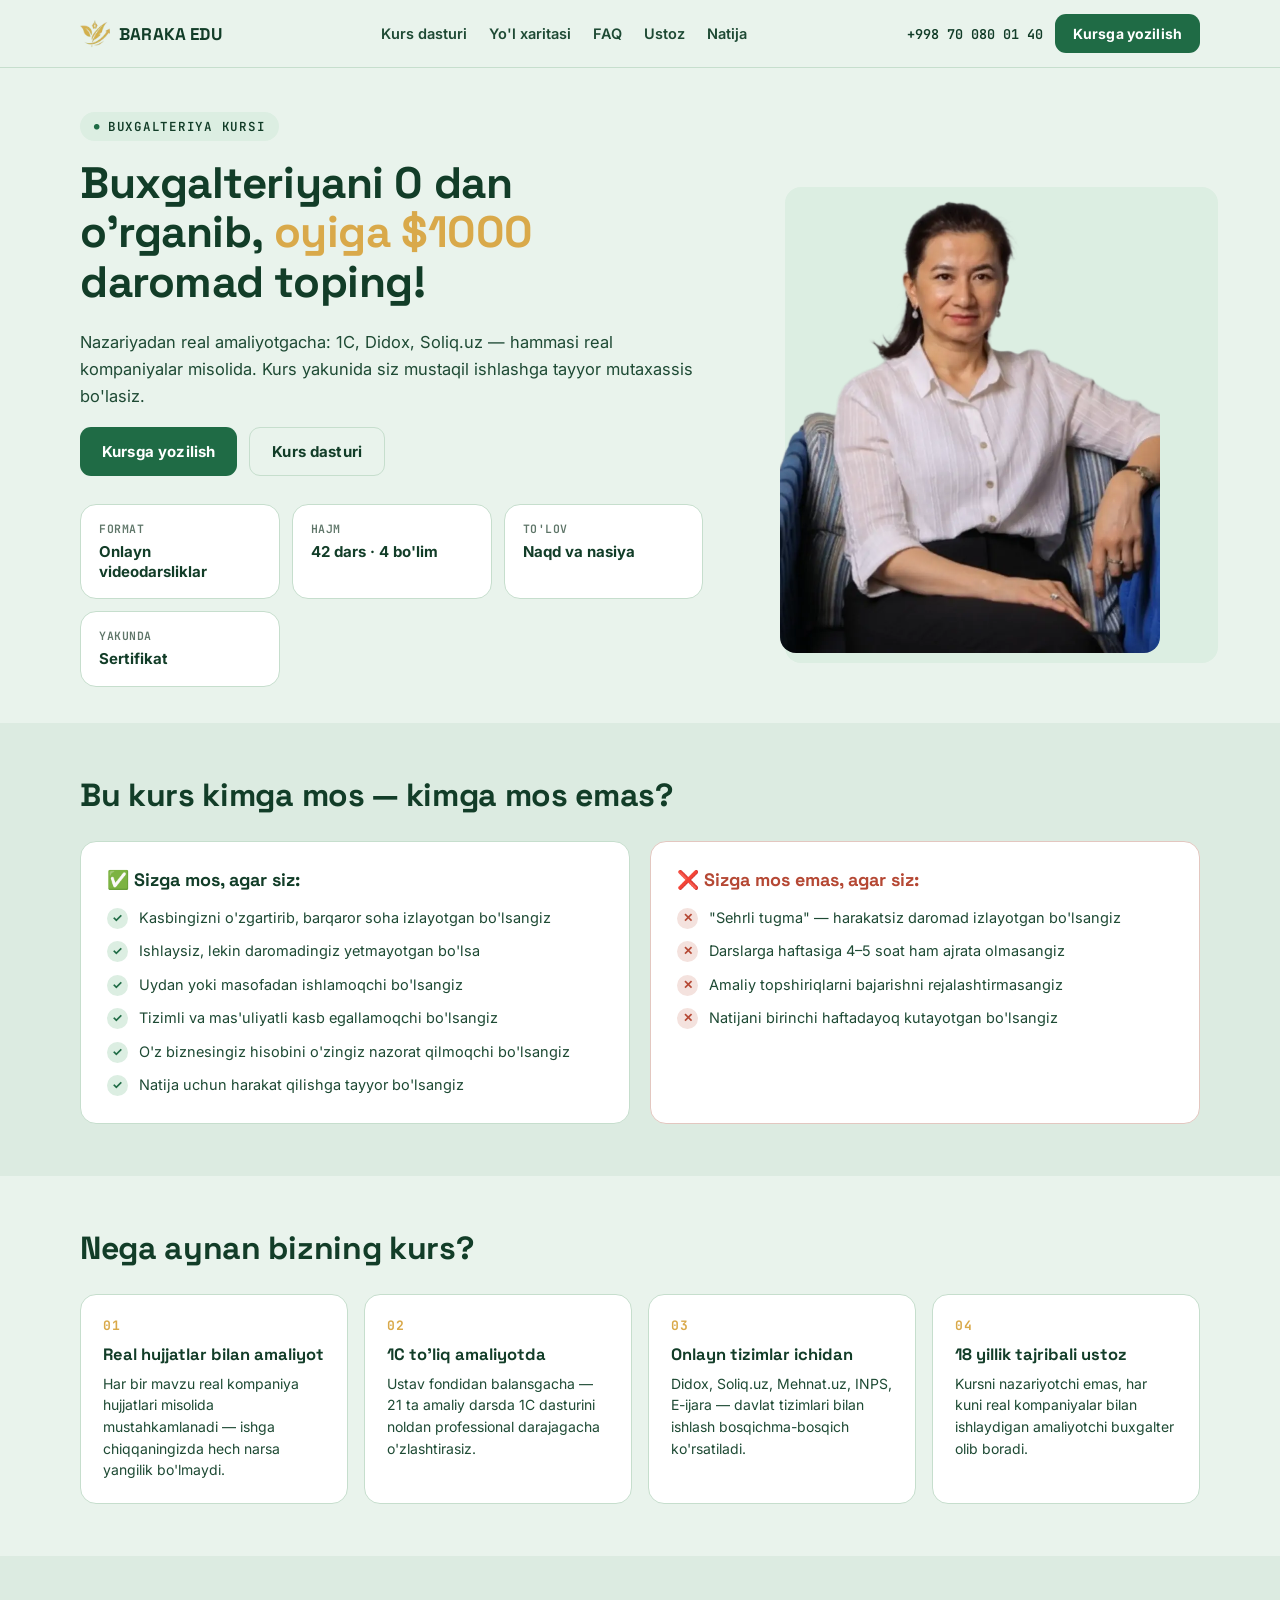
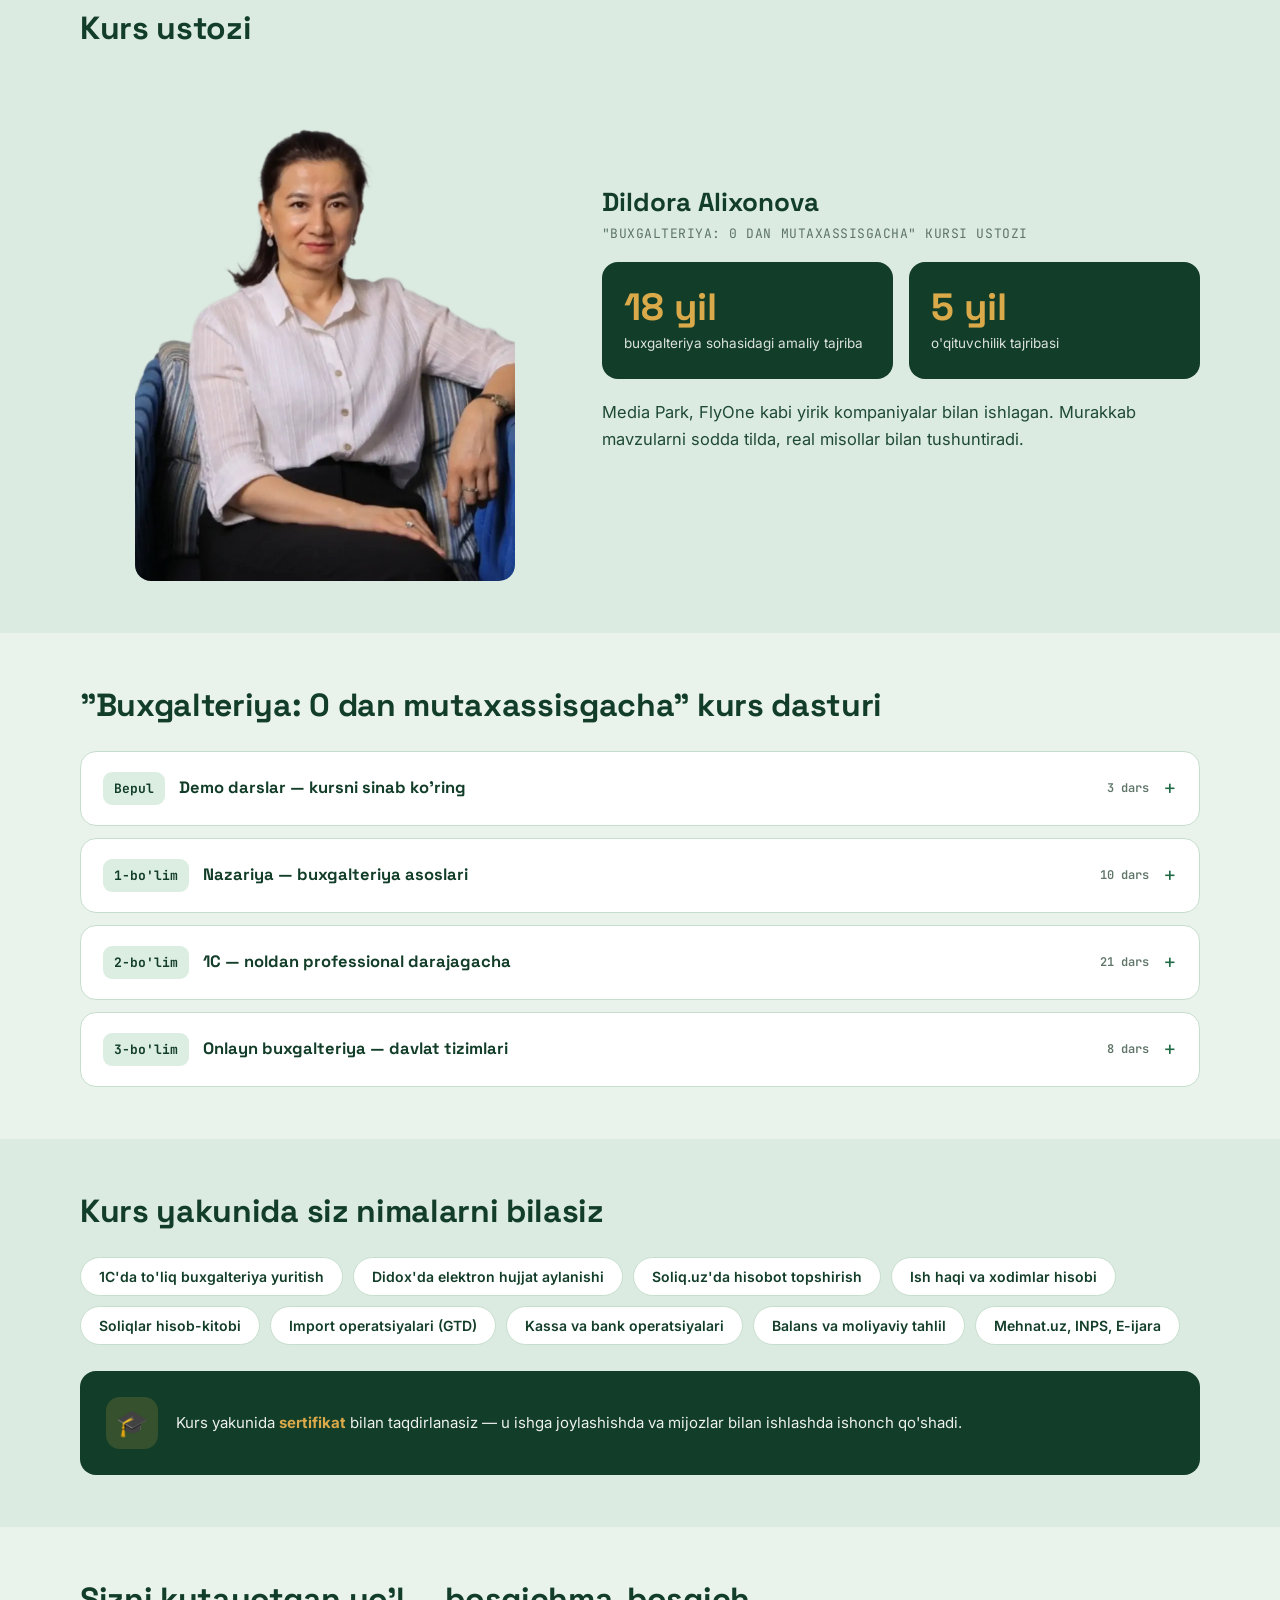
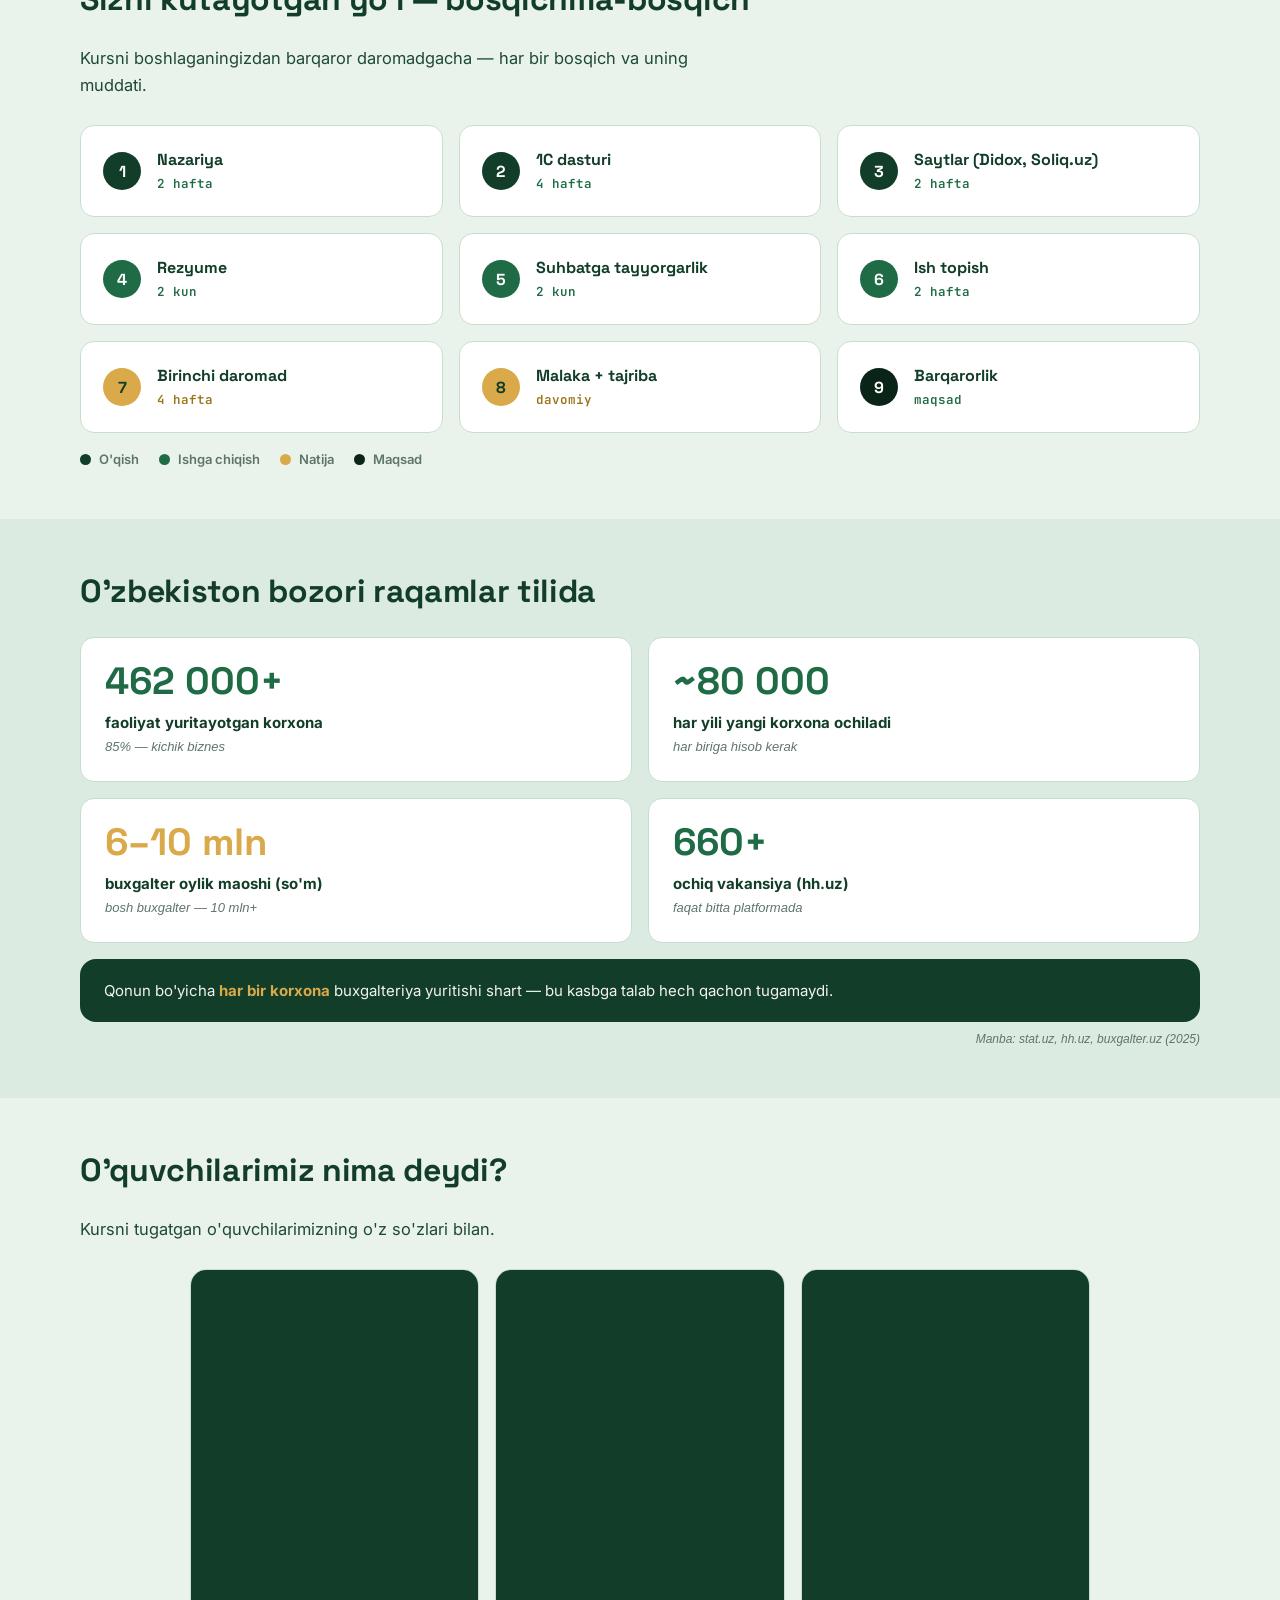
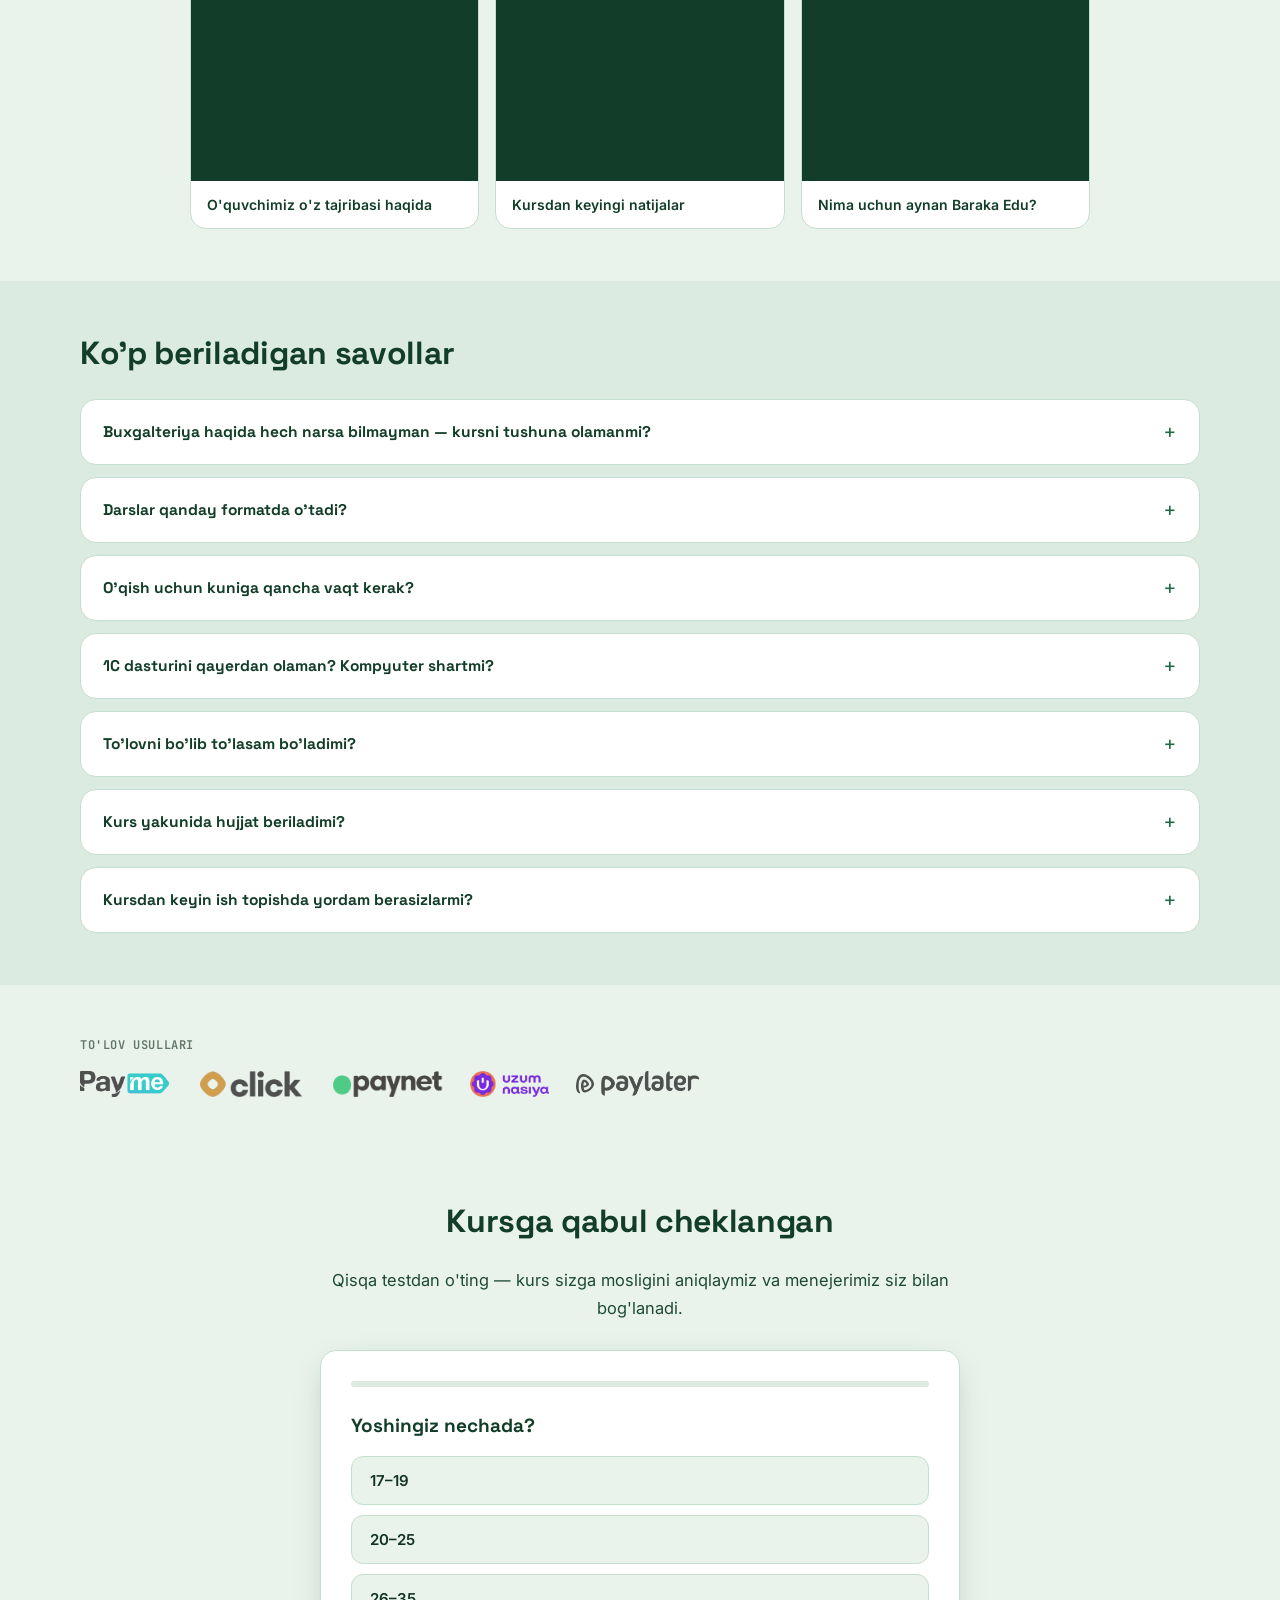
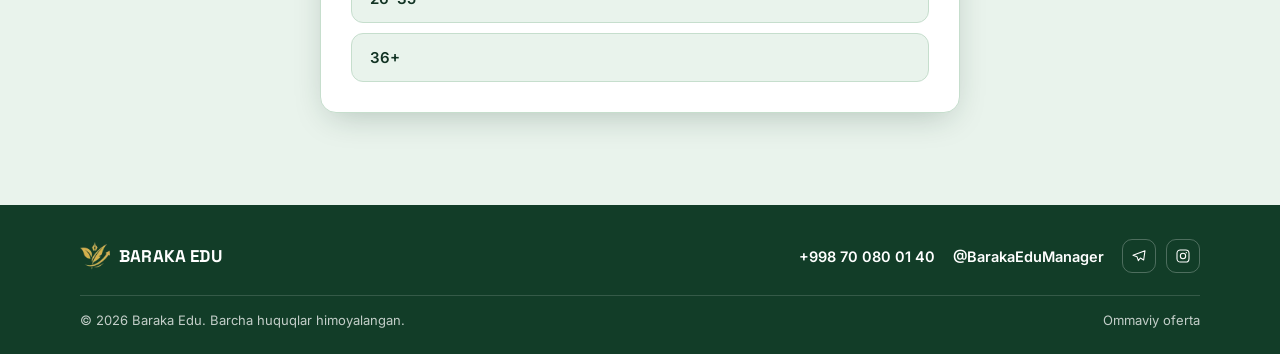
==== commit 5b7419f1: "third" ====
--- a/buxgalteriya.html
+++ b/buxgalteriya.html
@@ -9,7 +9,7 @@
 <link rel="preconnect" href="https://fonts.googleapis.com">
 <link rel="preconnect" href="https://fonts.gstatic.com" crossorigin>
 <link href="https://fonts.googleapis.com/css2?family=Space+Grotesk:wght@500;600;700&family=Inter:wght@400;500;600;700;800&family=JetBrains+Mono:wght@500;600;700&display=swap" rel="stylesheet">
-<link rel="stylesheet" href="baraka.css">
+<link rel="stylesheet" href="baraka.css?v=3">
 </head>
 <body id="top">
 
@@ -114,13 +114,6 @@
         <p>Kursni nazariyotchi emas, har kuni real kompaniyalar bilan ishlaydigan amaliyotchi buxgalter olib boradi.</p>
       </div>
     </div>
-    <div class="pays">
-      <img src="img/payme.webp" alt="Payme">
-      <img src="img/click.webp" alt="Click" style="filter:invert(0.8);">
-      <img src="img/paynet.webp" alt="Paynet">
-      <img src="img/Uzum_Nasiya-01.webp" alt="Uzum Nasiya">
-      <img src="img/paylater.webp" alt="Paylater" style="filter:invert(0.8);">
-    </div>
   </div>
 </section>
 
@@ -151,7 +144,7 @@
     <h2 class="section-title">"Buxgalteriya: 0 dan mutaxassisgacha" kurs dasturi</h2>
     <div class="program">
 
-      <details class="mod" open>
+      <details class="mod" name="prog">
         <summary>
           <span class="mnum">Bepul</span>
           <span class="mtitle">Demo darslar — kursni sinab ko'ring</span>
@@ -167,7 +160,7 @@
         </div>
       </details>
 
-      <details class="mod">
+      <details class="mod" name="prog">
         <summary>
           <span class="mnum">1-bo'lim</span>
           <span class="mtitle">Nazariya — buxgalteriya asoslari</span>
@@ -190,7 +183,7 @@
         </div>
       </details>
 
-      <details class="mod">
+      <details class="mod" name="prog">
         <summary>
           <span class="mnum">2-bo'lim</span>
           <span class="mtitle">1C — noldan professional darajagacha</span>
@@ -223,7 +216,7 @@
         </div>
       </details>
 
-      <details class="mod">
+      <details class="mod" name="prog">
         <summary>
           <span class="mnum">3-bo'lim</span>
           <span class="mtitle">Onlayn buxgalteriya — davlat tizimlari</span>
@@ -276,15 +269,15 @@
     <h2 class="section-title">Sizni kutayotgan yo'l — bosqichma-bosqich</h2>
     <p class="lead" style="margin-bottom:26px;">Kursni boshlaganingizdan barqaror daromadgacha — har bir bosqich va uning muddati.</p>
     <div class="roadmap">
-      <div class="rstep t-study"><div class="dot">1</div><div><h4>Nazariya</h4><div class="dur">2 hafta</div></div></div>
-      <div class="rstep t-study"><div class="dot">2</div><div><h4>1C dasturi</h4><div class="dur">4 hafta</div></div></div>
-      <div class="rstep t-study"><div class="dot">3</div><div><h4>Saytlar (Didox, Soliq.uz)</h4><div class="dur">2 hafta</div></div></div>
-      <div class="rstep t-work"><div class="dot">4</div><div><h4>Rezyume</h4><div class="dur">2 kun</div></div></div>
-      <div class="rstep t-work"><div class="dot">5</div><div><h4>Suhbatga tayyorgarlik</h4><div class="dur">2 kun</div></div></div>
-      <div class="rstep t-work"><div class="dot">6</div><div><h4>Ish topish</h4><div class="dur">2 hafta</div></div></div>
-      <div class="rstep t-result"><div class="dot">7</div><div><h4>Birinchi daromad</h4><div class="dur">4 hafta</div></div></div>
-      <div class="rstep t-result"><div class="dot">8</div><div><h4>Malaka + tajriba</h4><div class="dur">davomiy</div></div></div>
-      <div class="rstep t-goal"><div class="dot">9</div><div><h4>Barqarorlik</h4><div class="dur">maqsad</div></div></div>
+      <div class="rstep t-study"><div class="dot">1</div><div class="rbody"><h4>Nazariya</h4><div class="dur">2 hafta</div></div></div>
+      <div class="rstep t-study"><div class="dot">2</div><div class="rbody"><h4>1C dasturi</h4><div class="dur">4 hafta</div></div></div>
+      <div class="rstep t-study"><div class="dot">3</div><div class="rbody"><h4>Saytlar (Didox, Soliq.uz)</h4><div class="dur">2 hafta</div></div></div>
+      <div class="rstep t-work"><div class="dot">4</div><div class="rbody"><h4>Rezyume</h4><div class="dur">2 kun</div></div></div>
+      <div class="rstep t-work"><div class="dot">5</div><div class="rbody"><h4>Suhbatga tayyorgarlik</h4><div class="dur">2 kun</div></div></div>
+      <div class="rstep t-work"><div class="dot">6</div><div class="rbody"><h4>Ish topish</h4><div class="dur">2 hafta</div></div></div>
+      <div class="rstep t-result"><div class="dot">7</div><div class="rbody"><h4>Birinchi daromad</h4><div class="dur">4 hafta</div></div></div>
+      <div class="rstep t-result"><div class="dot">8</div><div class="rbody"><h4>Malaka + tajriba</h4><div class="dur">davomiy</div></div></div>
+      <div class="rstep t-goal"><div class="dot">9</div><div class="rbody"><h4>Barqarorlik</h4><div class="dur">maqsad</div></div></div>
     </div>
     <div class="roadmap-legend">
       <span><i style="background:var(--green-deep)"></i> O'qish</span>
@@ -337,37 +330,48 @@
   <div class="wrap">
     <h2 class="section-title">Ko'p beriladigan savollar</h2>
     <div class="program">
-      <details class="mod">
+      <details class="mod" name="faq">
         <summary><span class="mtitle">Buxgalteriya haqida hech narsa bilmayman — kursni tushuna olamanmi?</span></summary>
         <div class="mbody"><p>Ha. Kurs aynan 0 dan boshlanadi: avval nazariy asoslar, keyin 1C va onlayn tizimlar. Har bir mavzu sodda tilda, real misollar bilan tushuntiriladi, savollaringizga kuratorlar javob beradi.</p></div>
       </details>
-      <details class="mod">
+      <details class="mod" name="faq">
         <summary><span class="mtitle">Darslar qanday formatda o'tadi?</span></summary>
         <div class="mbody"><p>Onlayn videodarsliklar — istalgan vaqtda, istalgan joyda ko'rasiz. Har darsdan keyin amaliy topshiriq bor, natijalarni kurator tekshiradi.</p></div>
       </details>
-      <details class="mod">
+      <details class="mod" name="faq">
         <summary><span class="mtitle">O'qish uchun kuniga qancha vaqt kerak?</span></summary>
         <div class="mbody"><p>Kuniga 1–1,5 soat yetarli. Asosiy o'quv qismi (nazariya + 1C + saytlar) o'rtacha 2 oyda o'tiladi — roadmap'da har bosqich muddati ko'rsatilgan.</p></div>
       </details>
-      <details class="mod">
+      <details class="mod" name="faq">
         <summary><span class="mtitle">1C dasturini qayerdan olaman? Kompyuter shartmi?</span></summary>
         <div class="mbody"><p>Dasturni o'rnatish kursning birinchi darsida bosqichma-bosqich ko'rsatiladi. 1C bilan ishlash uchun oddiy kompyuter yoki noutbuk yetarli — kuchli texnika shart emas.</p></div>
       </details>
-      <details class="mod">
+      <details class="mod" name="faq">
         <summary><span class="mtitle">To'lovni bo'lib to'lasam bo'ladimi?</span></summary>
         <div class="mbody"><p>Ha. Naqd to'lovdan tashqari nasiya orqali bo'lib to'lash imkoniyati bor — Payme, Click, Paynet, Uzum Nasiya va Paylater orqali.</p></div>
       </details>
-      <details class="mod">
+      <details class="mod" name="faq">
         <summary><span class="mtitle">Kurs yakunida hujjat beriladimi?</span></summary>
         <div class="mbody"><p>Ha, kursni muvaffaqiyatli tugatganingizda sertifikat bilan taqdirlanasiz — u ishga joylashishda va mijozlar bilan ishlashda ishonch qo'shadi.</p></div>
       </details>
-      <details class="mod">
+      <details class="mod" name="faq">
         <summary><span class="mtitle">Kursdan keyin ish topishda yordam berasizlarmi?</span></summary>
         <div class="mbody"><p>Dasturga rezyume tayyorlash va suhbatga tayyorgarlik bosqichlari kiritilgan — ish topish yo'lini birga bosib o'tamiz.</p></div>
       </details>
     </div>
   </div>
 </section>
+
+<section class="section"><div class="wrap">
+    <div class="pays" style="margin-top:0;border-top:none;padding-top:0;">
+      <div class="pays-label">To'lov usullari</div>
+      <img src="img/payme.webp" alt="Payme">
+      <img src="img/click.webp" alt="Click" style="filter:invert(0.8);">
+      <img src="img/paynet.webp" alt="Paynet">
+      <img src="img/Uzum_Nasiya-01.webp" alt="Uzum Nasiya">
+      <img src="img/paylater.webp" alt="Paylater" style="filter:invert(0.8);">
+    </div>
+  </div></section>
 
 <!-- QUIZ -->
 <section class="section" id="quiz-section">
--- a/baraka.css
+++ b/baraka.css
@@ -420,3 +420,52 @@
 /* ===== Отзывы учеников (вертикальное видео) ===== */
 .video-grid.vertical{grid-template-columns:repeat(auto-fit,minmax(240px,1fr));max-width:900px;margin:0 auto;}
 .video-grid.vertical .frame{aspect-ratio:9/16;}
+
+/* ===== Roadmap v2 — плашки ===== */
+.roadmap{display:grid;grid-template-columns:repeat(3,1fr);gap:16px;}
+@media(max-width:900px){.roadmap{grid-template-columns:1fr 1fr;}}
+@media(max-width:560px){.roadmap{grid-template-columns:1fr;}}
+.rstep{
+  background:var(--card);border:1px solid var(--line);border-radius:14px;
+  padding:20px 22px;display:flex;gap:16px;align-items:center;
+  min-height:92px;
+}
+.rstep .dot{
+  flex:none;width:38px;height:38px;border-radius:50%;
+  display:flex;align-items:center;justify-content:center;
+  font-family:var(--display);font-weight:700;font-size:16px;color:#fff;
+  background:var(--green-deep);
+}
+.rstep .rbody{display:flex;flex-direction:column;gap:5px;min-width:0;}
+.rstep h4{font-family:var(--display);font-size:16px;font-weight:700;color:var(--green-deep);margin:0;line-height:1.3;}
+.rstep .dur{font-family:var(--mono);font-size:12.5px;font-weight:600;color:var(--green);}
+.rstep.t-study .dot{background:var(--green-deep);}
+.rstep.t-work .dot{background:var(--green);}
+.rstep.t-result .dot{background:var(--gold);color:var(--green-deep);}
+.rstep.t-result .dur{color:#9C7418;}
+.rstep.t-goal .dot{background:#0B2418;}
+
+/* ===== Proof v2 — плашки без крупных цифр ===== */
+.proof-grid{display:grid;grid-template-columns:1fr 1fr;gap:16px;}
+@media(max-width:680px){.proof-grid{grid-template-columns:1fr;}}
+.proof{
+  background:var(--card);border:1px solid var(--line);border-radius:14px;
+  padding:24px;
+}
+.proof .n{font-family:var(--display);font-weight:700;font-size:clamp(26px,3.4vw,38px);color:var(--green);line-height:1.05;}
+.proof.gold .n{color:var(--gold);}
+.proof .t{margin-top:10px;font-weight:700;font-size:15px;color:var(--green-deep);line-height:1.4;}
+.proof .s{margin-top:5px;font-size:13px;color:var(--muted);font-style:italic;line-height:1.45;}
+
+/* Качественные пруфы (текстовый заголовок вместо цифры) */
+.proof .n.txt{font-size:clamp(19px,2.2vw,24px);line-height:1.25;}
+
+/* Оплата — всегда внизу секции */
+.pays{
+  display:flex;gap:26px;align-items:center;flex-wrap:wrap;
+  margin-top:34px;padding-top:24px;border-top:1px solid var(--line);
+}
+.pays-label{
+  width:100%;font-family:var(--mono);font-size:12px;font-weight:600;
+  letter-spacing:0.05em;text-transform:uppercase;color:var(--muted);margin-bottom:-8px;
+}
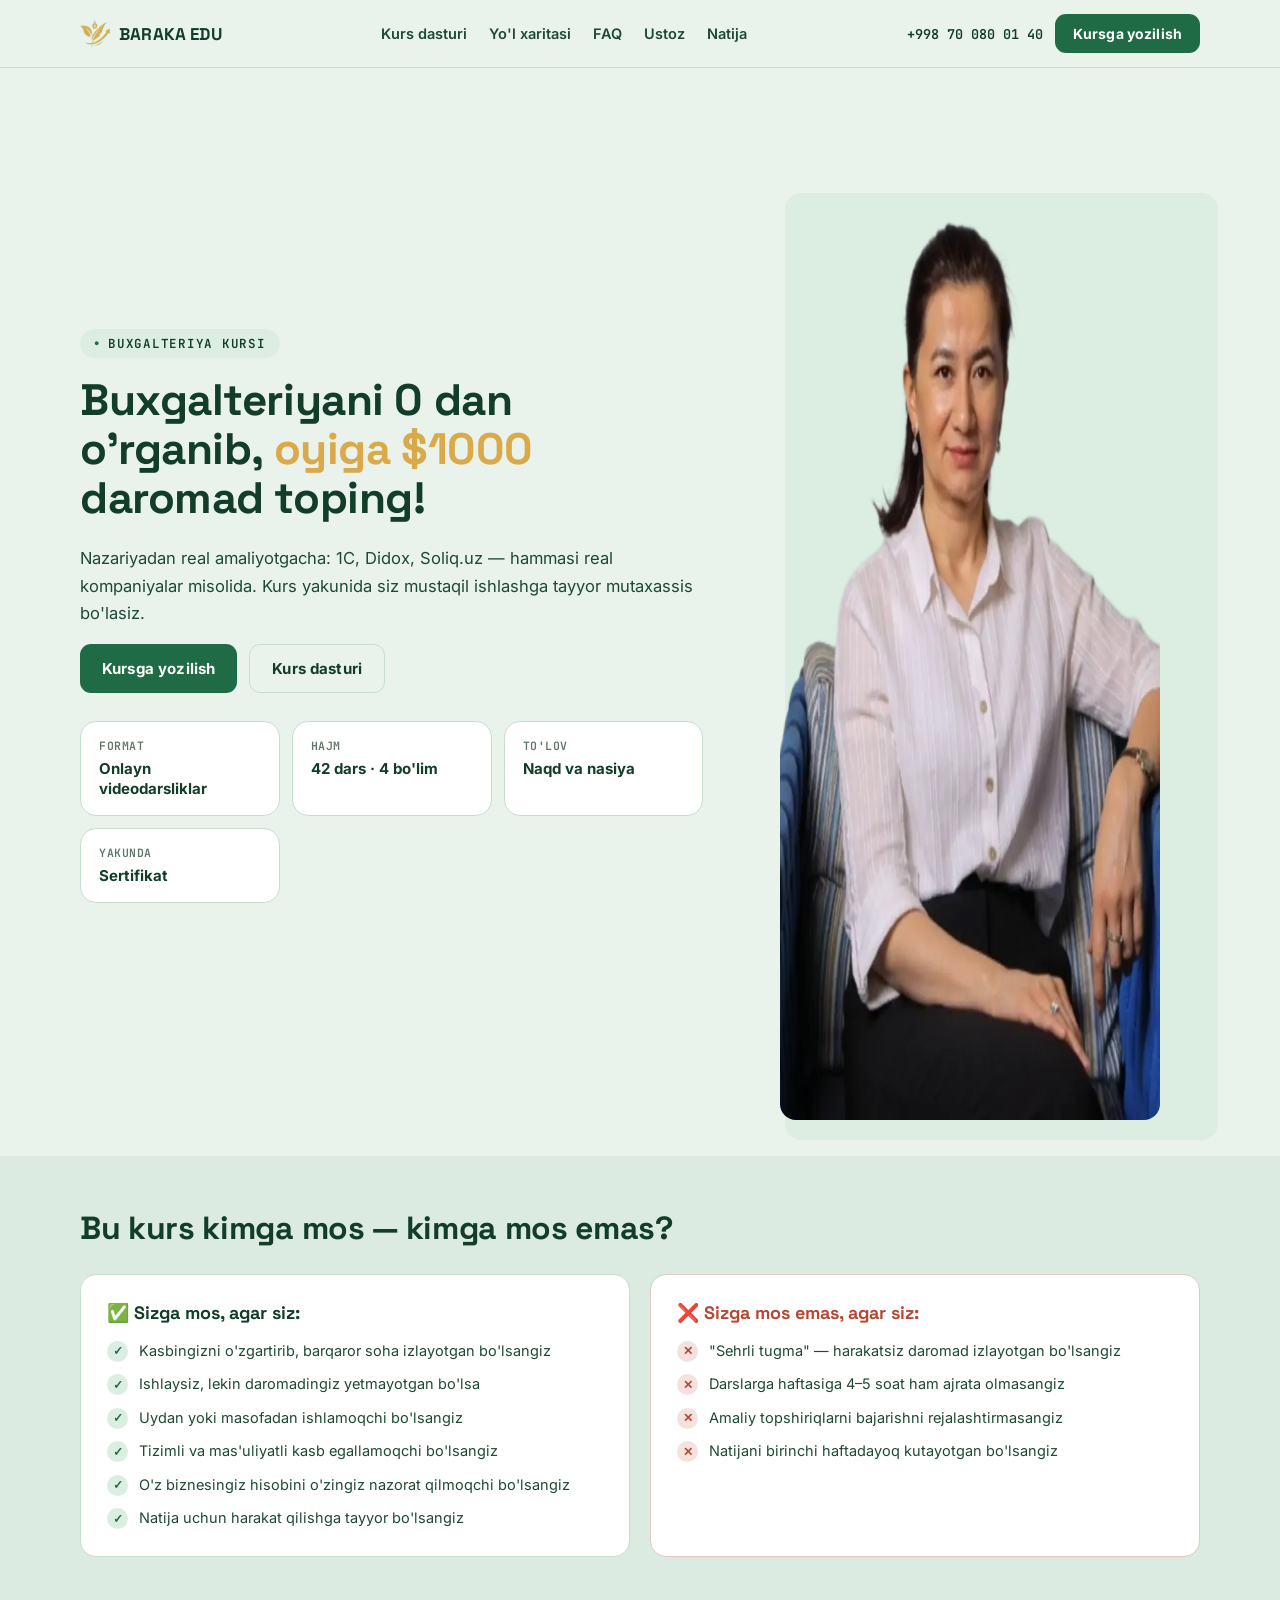
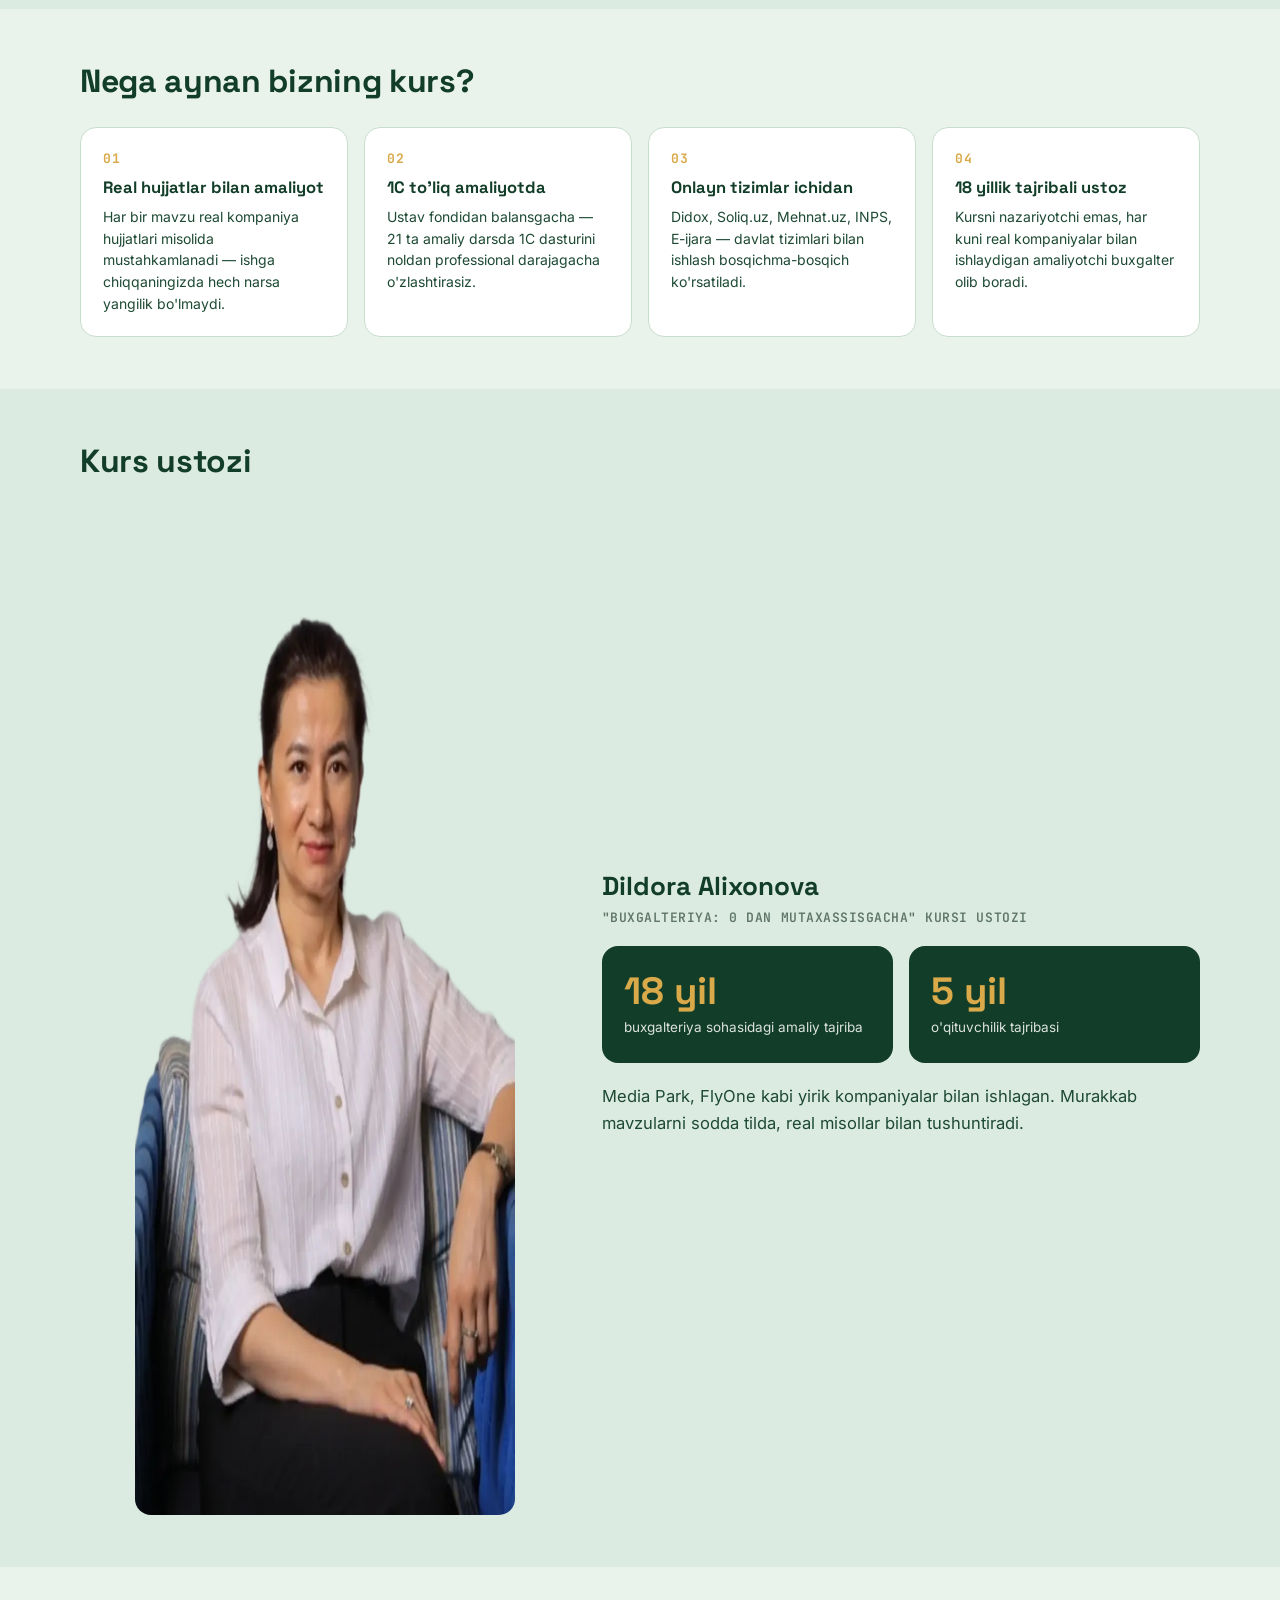
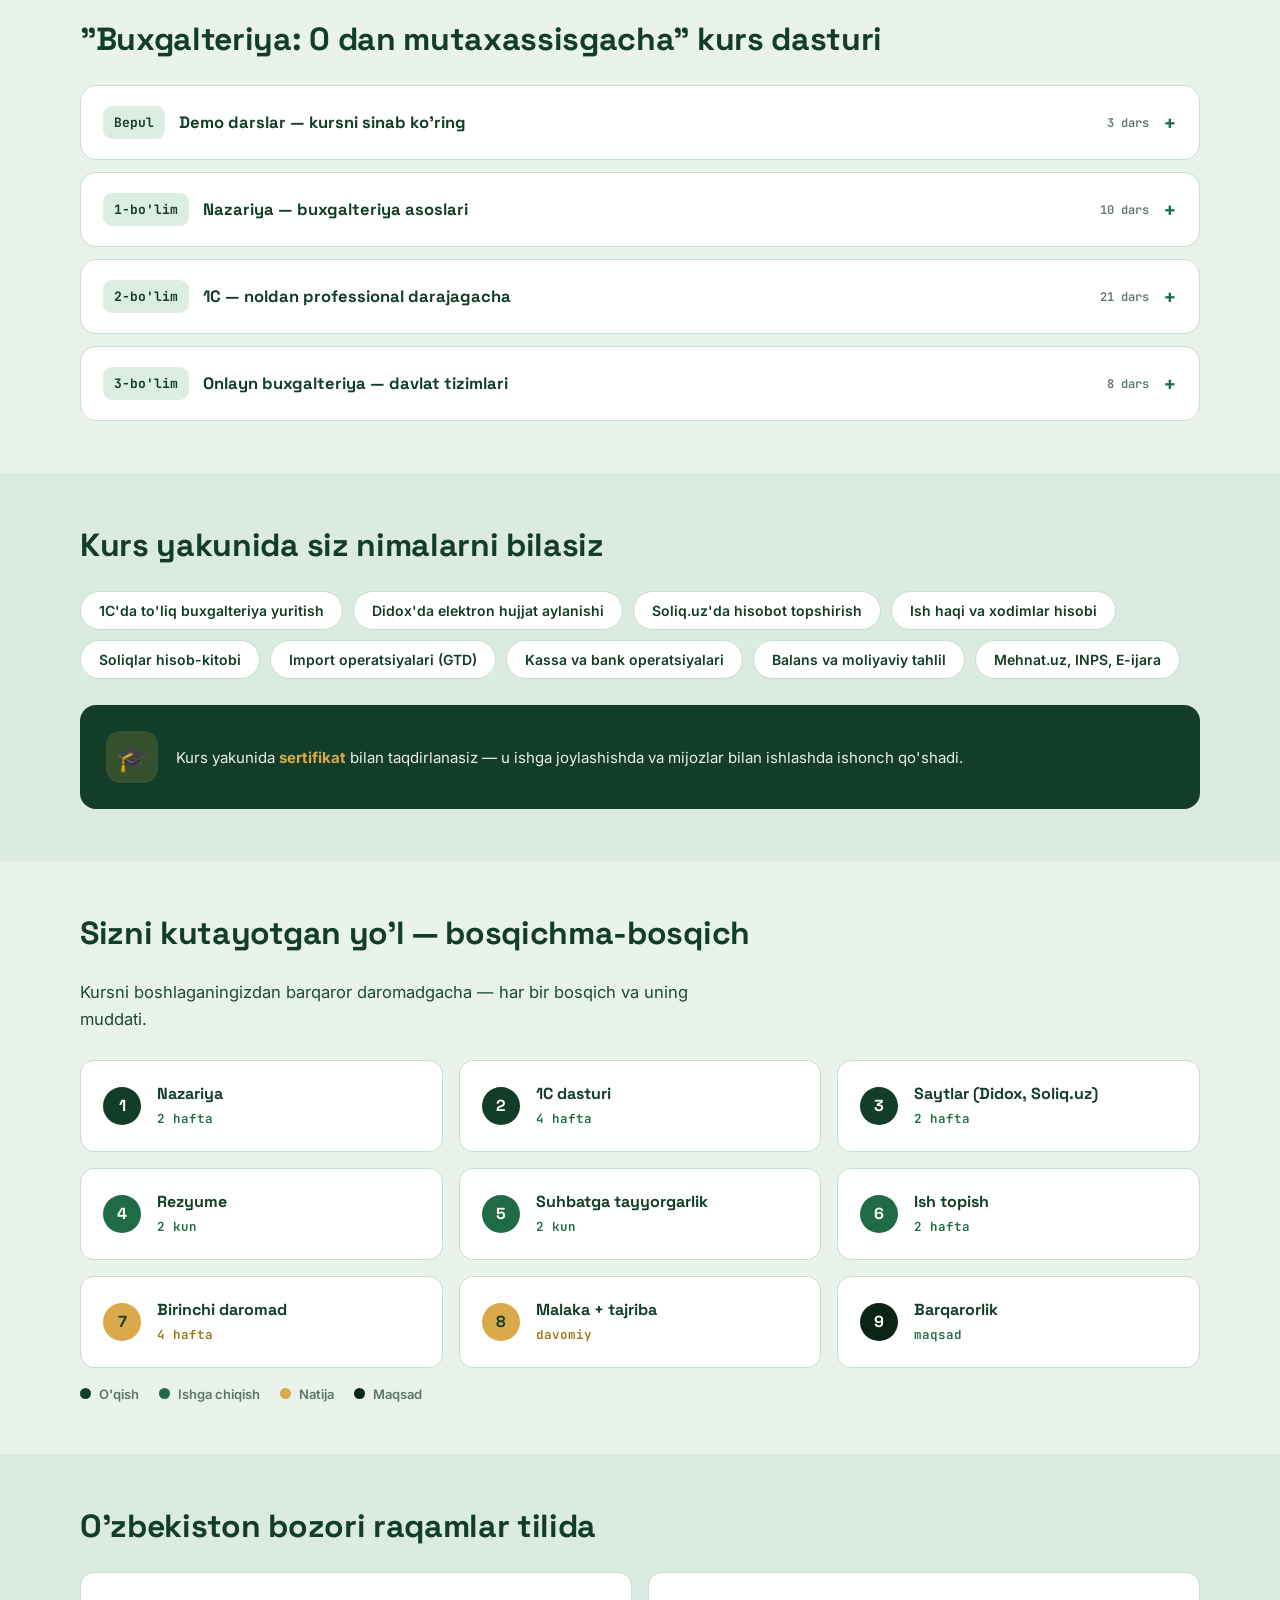
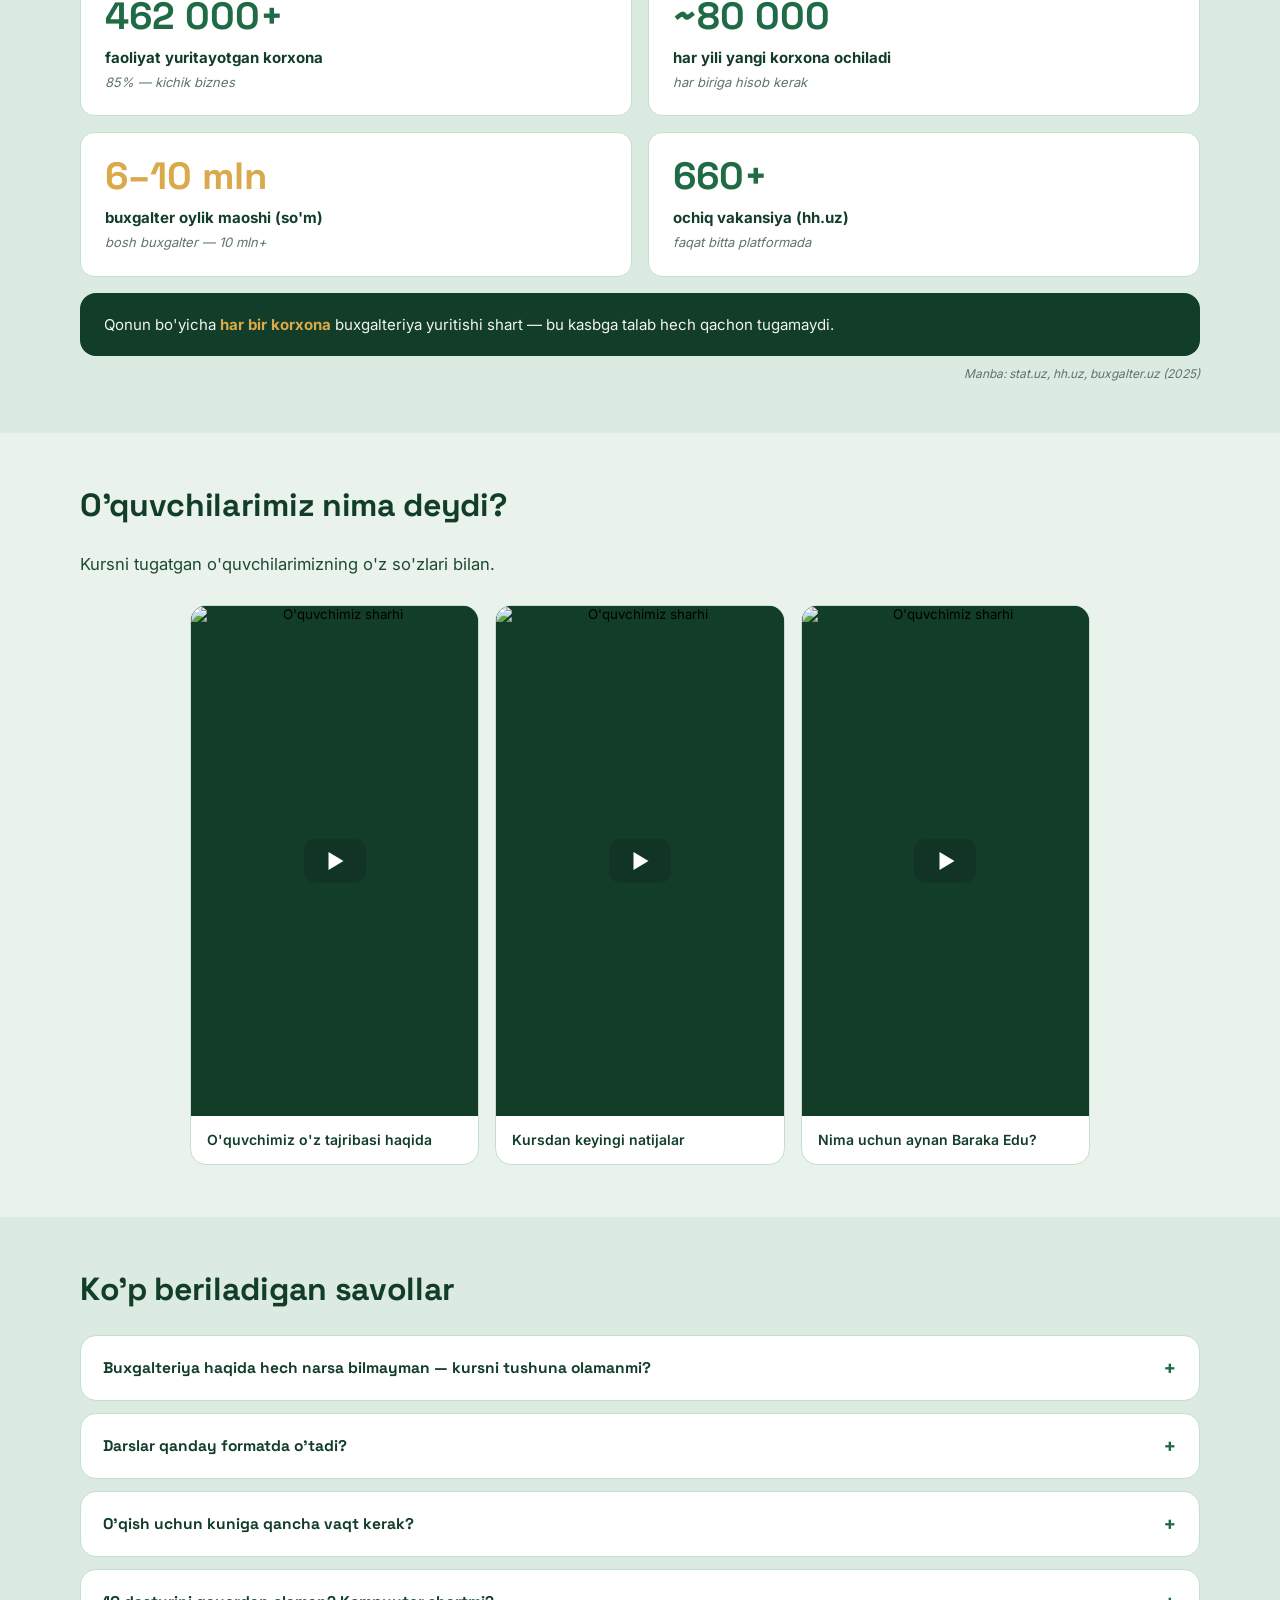
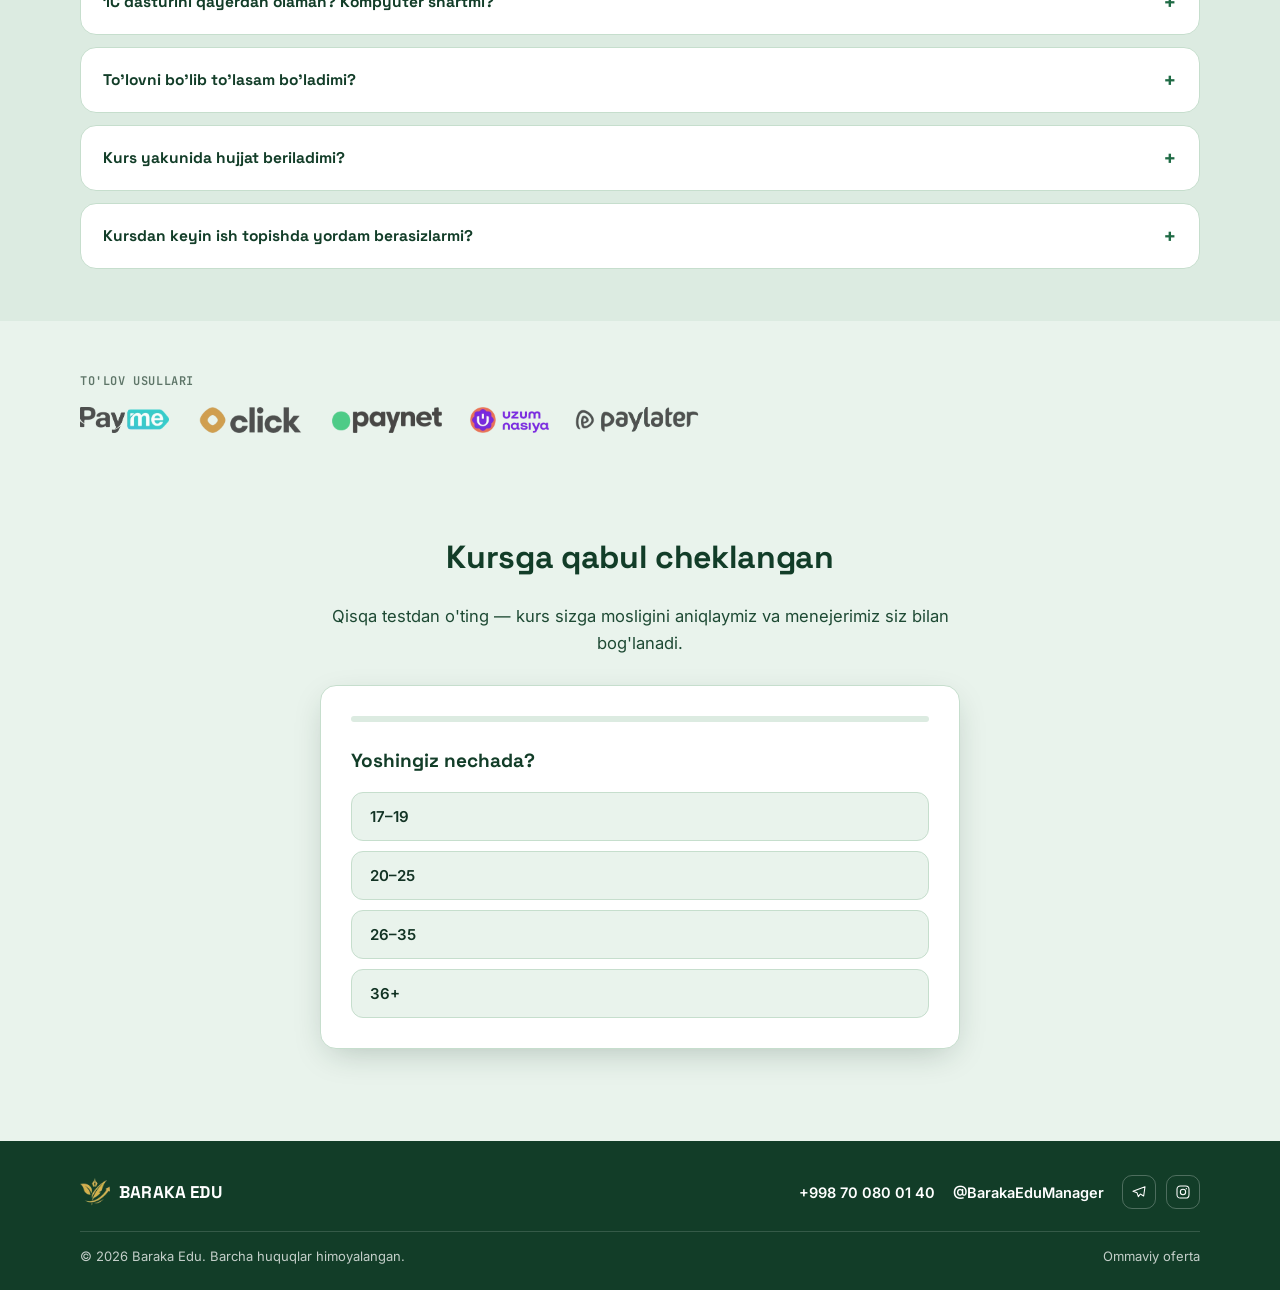
==== commit 8a686b7c: "SEO, optimization" ====
--- a/buxgalteriya.html
+++ b/buxgalteriya.html
@@ -3,20 +3,183 @@
 <head>
 <meta charset="UTF-8">
 <meta name="viewport" content="width=device-width, initial-scale=1.0">
-<title>Buxgalteriya: 0 dan mutaxassisgacha | Baraka Edu</title>
-<meta name="description" content="Buxgalteriyani 0 dan o'rganib, 1C, Didox va Soliq.uz'da real kompaniyalar bilan ishlashni o'rganing. Oyiga $1000 daromad sari birinchi qadam.">
+<title>Buxgalteriya kursi 0 dan mutaxassisgacha | Baraka Edu</title>
+<meta name="description" content="Buxgalteriyani 0 dan o'rganing: 42 dars, 1C dasturi, Didox va Soliq.uz amaliyoti. 18 yillik tajribali ustoz, sertifikat va nasiya to'lov imkoniyati.">
+<meta name="keywords" content="buxgalteriya kursi, 1C kursi, Didox, Soliq.uz, buxgalter bo'lish, onlayn buxgalteriya">
+<meta name="author" content="Baraka Edu">
+<meta name="robots" content="index, follow, max-image-preview:large, max-snippet:-1">
+<link rel="canonical" href="https://barakaeducation.uz/buxgalteriya">
+<meta property="og:type" content="website">
+<meta property="og:site_name" content="Baraka Edu">
+<meta property="og:locale" content="uz_UZ">
+<meta property="og:url" content="https://barakaeducation.uz/buxgalteriya">
+<meta property="og:title" content="Buxgalteriya kursi 0 dan mutaxassisgacha | Baraka Edu">
+<meta property="og:description" content="Buxgalteriyani 0 dan o'rganing: 42 dars, 1C dasturi, Didox va Soliq.uz amaliyoti. 18 yillik tajribali ustoz, sertifikat va nasiya to'lov imkoniyati.">
+<meta property="og:image" content="https://barakaeducation.uz/img/og-image.jpg">
+<meta name="twitter:card" content="summary_large_image">
+<meta name="twitter:title" content="Buxgalteriya kursi 0 dan mutaxassisgacha | Baraka Edu">
+<meta name="twitter:description" content="Buxgalteriyani 0 dan o'rganing: 42 dars, 1C dasturi, Didox va Soliq.uz amaliyoti. 18 yillik tajribali ustoz, sertifikat va nasiya to'lov imkoniyati.">
+<meta name="twitter:image" content="https://barakaeducation.uz/img/og-image.jpg">
+<meta name="theme-color" content="#1F6B45">
 <link rel="icon" href="img/favicon.webp" type="image/webp">
-<link rel="preconnect" href="https://fonts.googleapis.com">
-<link rel="preconnect" href="https://fonts.gstatic.com" crossorigin>
-<link href="https://fonts.googleapis.com/css2?family=Space+Grotesk:wght@500;600;700&family=Inter:wght@400;500;600;700;800&family=JetBrains+Mono:wght@500;600;700&display=swap" rel="stylesheet">
-<link rel="stylesheet" href="baraka.css?v=3">
+<link rel="preload" href="fonts/inter-latin-400-normal.woff2" as="font" type="font/woff2" crossorigin>
+<link rel="preload" href="fonts/space-grotesk-latin-700-normal.woff2" as="font" type="font/woff2" crossorigin>
+<link rel="stylesheet" href="baraka.css?v=5">
+<script type="application/ld+json">
+{
+ "@context": "https://schema.org",
+ "@graph": [
+  {
+   "@type": "EducationalOrganization",
+   "@id": "https://barakaeducation.uz/#org",
+   "name": "Baraka Edu",
+   "url": "https://barakaeducation.uz",
+   "logo": "https://barakaeducation.uz/img/logo.webp",
+   "description": "Onlayn ta'lim platformasi: buxgalteriya va sotuv menejeri kurslari.",
+   "telephone": "+998700800140",
+   "email": "info@barakaeducation.uz",
+   "address": {
+    "@type": "PostalAddress",
+    "addressLocality": "Toshkent",
+    "addressCountry": "UZ"
+   },
+   "sameAs": [
+    "https://t.me/barakaedumanager",
+    "https://instagram.com/barakaedu"
+   ],
+   "areaServed": {
+    "@type": "Country",
+    "name": "Uzbekistan"
+   },
+   "inLanguage": "uz"
+  },
+  {
+   "@type": "Course",
+   "@id": "https://barakaeducation.uz/buxgalteriya#course",
+   "name": "Buxgalteriya: 0 dan mutaxassisgacha",
+   "description": "Buxgalteriyani noldan o'rganish kursi: nazariya, 1C dasturi, Didox va Soliq.uz amaliyoti. 42 dars, sertifikat bilan yakunlanadi.",
+   "url": "https://barakaeducation.uz/buxgalteriya",
+   "provider": {
+    "@id": "https://barakaeducation.uz/#org"
+   },
+   "inLanguage": "uz",
+   "educationalLevel": "Beginner",
+   "teaches": [
+    "Buxgalteriya asoslari",
+    "1C dasturida ishlash",
+    "Didox elektron hujjat aylanishi",
+    "Soliq.uz hisobotlari",
+    "Ish haqi va xodimlar hisobi",
+    "Kassa va bank operatsiyalari",
+    "Balans va moliyaviy tahlil"
+   ],
+   "hasCourseInstance": {
+    "@type": "CourseInstance",
+    "courseMode": "online",
+    "courseWorkload": "P10W",
+    "instructor": {
+     "@type": "Person",
+     "name": "Dildora Alixonova",
+     "description": "18 yillik buxgalteriya tajribasi, 5 yil o'qituvchilik. Media Park va FlyOne kompaniyalari bilan ishlagan."
+    }
+   },
+   "numberOfCredits": 42,
+   "offers": {
+    "@type": "Offer",
+    "category": "Paid",
+    "availability": "https://schema.org/InStock",
+    "priceCurrency": "UZS",
+    "url": "https://barakaeducation.uz/buxgalteriya"
+   }
+  },
+  {
+   "@type": "FAQPage",
+   "mainEntity": [
+    {
+     "@type": "Question",
+     "name": "Demo darslar — kursni sinab ko'ring\n          3 dars\n        \n        \n          Kursga yozilishdan oldin uslubimiz sizga mos kelishini tekshirib ko'ring.\n          \n            Buxgalter kim?\n            Raqamli texnologiyalar\n            1C amaliyot\n          \n        \n      \n\n      \n        \n          1-bo'lim\n          Nazariya — buxgalteriya asoslari\n          10 dars\n        \n        \n          Korxona turlari, hujjatlar, soliqlar va ish haqi — buxgalteriyaning fundamentini amaliy topshiriqlar bilan o'zlashtirasiz.\n          \n            Korxona turlari va buxgalteriyaga kirish\n            Ustav fondini e'lon qilish va shakllantirish usullari\n            Korxona rekvizitlari\n            To'lov hujjatlari va bank hisob raqami\n            Soliqlar va ish haqi hisobi\n            Mehnat ta'tili\n            Tovar va xizmatlarni xarid qilish\n            Asosiy vosita va amortizatsiya\n            Tovar va xizmat sotish\n            Tannarx va kalkulyatsiya\n          \n        \n      \n\n      \n        \n          2-bo'lim\n          1C — noldan professional darajagacha\n          21 dars\n        \n        \n          Dasturni o'rnatishdan balans tahliligacha — 1C'dagi barcha asosiy operatsiyalarni qo'lda bajarib o'rganasiz.\n          \n            Kirish darsi: dastur o'rnatish\n            Ustav fondni shakllantirish\n            Xodim ishga olish\n            Xodimga oylik hisoblash\n            Ustav tovar kirimi\n            Asosiy vosita amortizatsiyasi\n            Tovar kirimi (yetkazib beruvchidan)\n            Ishlab chiqarish\n            Sotuv chakana (balans)\n            Sotuv (hisob-faktura bilan)\n            Kassa operatsiyalari — 1 va 2-qism\n            Bank: aylanma kiritish\n            Bank: terminal tushumi\n            Bank: soliq to'lovlari\n            Bank: ish haqi to'lash\n            Import (GTD va qo'shimcha xarajatlar)\n            Kadrlar\n            Spisaniye va inventarizatsiya\n            Aylanma vedomostni tahlil qilish\n            Balans + Moliya 2\n          \n        \n      \n\n      \n        \n          3-bo'lim\n          Onlayn buxgalteriya — davlat tizimlari\n          8 dars\n        \n        \n          Elektron hujjat aylanishi va hisobot topshirish jarayonlari to'liq, tizimlar ichidan ko'rsatiladi.\n          \n            Didox: kiruvchi hujjatlar bilan ishlash\n            Didox: chiquvchi hujjatlar bilan ishlash\n            Soliq.uz: daromad solig'i hisobotini jo'natish\n            Soliq.uz: AOS va YaTT hisobotini jo'natish\n            Soliq.uz: NKT kassa operatsiyalari\n            Mehnat.uz\n            INPS\n            E-ijara\n          \n        \n      \n\n    \n  \n\n\n\n\n  \n    Kurs yakunida siz nimalarni bilasiz\n    \n      1C'da to'liq buxgalteriya yuritish\n      Didox'da elektron hujjat aylanishi\n      Soliq.uz'da hisobot topshirish\n      Ish haqi va xodimlar hisobi\n      Soliqlar hisob-kitobi\n      Import operatsiyalari (GTD)\n      Kassa va bank operatsiyalari\n      Balans va moliyaviy tahlil\n      Mehnat.uz, INPS, E-ijara\n    \n    \n      🎓\n      Kurs yakunida sertifikat bilan taqdirlanasiz — u ishga joylashishda va mijozlar bilan ishlashda ishonch qo'shadi.\n    \n  \n\n\n\n\n  \n    Sizni kutayotgan yo'l — bosqichma-bosqich\n    Kursni boshlaganingizdan barqaror daromadgacha — har bir bosqich va uning muddati.\n    \n      1Nazariya2 hafta\n      21C dasturi4 hafta\n      3Saytlar (Didox, Soliq.uz)2 hafta\n      4Rezyume2 kun\n      5Suhbatga tayyorgarlik2 kun\n      6Ish topish2 hafta\n      7Birinchi daromad4 hafta\n      8Malaka + tajribadavomiy\n      9Barqarorlikmaqsad\n    \n    \n       O'qish\n       Ishga chiqish\n       Natija\n       Maqsad\n    \n  \n\n\n\n\n  \n    O'zbekiston bozori raqamlar tilida\n    \n      462 000+faoliyat yuritayotgan korxona85% — kichik biznes\n      ~80 000har yili yangi korxona ochiladihar biriga hisob kerak\n      6–10 mlnbuxgalter oylik maoshi (so'm)bosh buxgalter — 10 mln+\n      660+ochiq vakansiya (hh.uz)faqat bitta platformada\n    \n    Qonun bo'yicha har bir korxona buxgalteriya yuritishi shart — bu kasbga talab hech qachon tugamaydi.\n    Manba: stat.uz, hh.uz, buxgalter.uz (2025)\n  \n\n\n\n\n  \n    O'quvchilarimiz nima deydi?\n    Kursni tugatgan o'quvchilarimizning o'z so'zlari bilan.\n    \n      \n        \n        O'quvchimiz o'z tajribasi haqida\n      \n      \n        \n        Kursdan keyingi natijalar\n      \n      \n        \n        Nima uchun aynan Baraka Edu?\n      \n    \n  \n\n\n\n\n  \n    Ko'p beriladigan savollar\n    \n      \n        Buxgalteriya haqida hech narsa bilmayman — kursni tushuna olamanmi?",
+     "acceptedAnswer": {
+      "@type": "Answer",
+      "text": "Ha. Kurs aynan 0 dan boshlanadi: avval nazariy asoslar, keyin 1C va onlayn tizimlar. Har bir mavzu sodda tilda, real misollar bilan tushuntiriladi, savollaringizga kuratorlar javob beradi."
+     }
+    },
+    {
+     "@type": "Question",
+     "name": "Darslar qanday formatda o'tadi?",
+     "acceptedAnswer": {
+      "@type": "Answer",
+      "text": "Onlayn videodarsliklar — istalgan vaqtda, istalgan joyda ko'rasiz. Har darsdan keyin amaliy topshiriq bor, natijalarni kurator tekshiradi."
+     }
+    },
+    {
+     "@type": "Question",
+     "name": "O'qish uchun kuniga qancha vaqt kerak?",
+     "acceptedAnswer": {
+      "@type": "Answer",
+      "text": "Kuniga 1–1,5 soat yetarli. Asosiy o'quv qismi (nazariya + 1C + saytlar) o'rtacha 2 oyda o'tiladi — roadmap'da har bosqich muddati ko'rsatilgan."
+     }
+    },
+    {
+     "@type": "Question",
+     "name": "1C dasturini qayerdan olaman? Kompyuter shartmi?",
+     "acceptedAnswer": {
+      "@type": "Answer",
+      "text": "Dasturni o'rnatish kursning birinchi darsida bosqichma-bosqich ko'rsatiladi. 1C bilan ishlash uchun oddiy kompyuter yoki noutbuk yetarli — kuchli texnika shart emas."
+     }
+    },
+    {
+     "@type": "Question",
+     "name": "To'lovni bo'lib to'lasam bo'ladimi?",
+     "acceptedAnswer": {
+      "@type": "Answer",
+      "text": "Ha. Naqd to'lovdan tashqari nasiya orqali bo'lib to'lash imkoniyati bor — Payme, Click, Paynet, Uzum Nasiya va Paylater orqali."
+     }
+    },
+    {
+     "@type": "Question",
+     "name": "Kurs yakunida hujjat beriladimi?",
+     "acceptedAnswer": {
+      "@type": "Answer",
+      "text": "Ha, kursni muvaffaqiyatli tugatganingizda sertifikat bilan taqdirlanasiz — u ishga joylashishda va mijozlar bilan ishlashda ishonch qo'shadi."
+     }
+    },
+    {
+     "@type": "Question",
+     "name": "Kursdan keyin ish topishda yordam berasizlarmi?",
+     "acceptedAnswer": {
+      "@type": "Answer",
+      "text": "Dasturga rezyume tayyorlash va suhbatga tayyorgarlik bosqichlari kiritilgan — ish topish yo'lini birga bosib o'tamiz."
+     }
+    }
+   ]
+  },
+  {
+   "@type": "BreadcrumbList",
+   "itemListElement": [
+    {
+     "@type": "ListItem",
+     "position": 1,
+     "name": "Bosh sahifa",
+     "item": "https://barakaeducation.uz/"
+    },
+    {
+     "@type": "ListItem",
+     "position": 2,
+     "name": "Buxgalteriya: 0 dan mutaxassisgacha",
+     "item": "https://barakaeducation.uz/buxgalteriya"
+    }
+   ]
+  }
+ ]
+}
+</script>
 </head>
 <body id="top">
 
 <header>
   <div class="header-inner">
-    <a class="brand" href="index.html">
-      <img src="img/logo.webp" alt="Baraka Edu">
+    <a class="brand" href="/">
+      <img loading="eager" decoding="async" width="82" height="82" src="img/logo.webp" alt="Baraka Edu">
       BARAKA EDU
     </a>
     <nav class="mainnav">
@@ -53,7 +216,7 @@
         </div>
       </div>
       <div class="hero-photo">
-        <img src="img/Dildora.webp" alt="Dildora Alixonova — kurs ustozi">
+        <img loading="eager" decoding="async" width="756" height="1008" src="img/Dildora.webp" alt="Dildora Alixonova — kurs ustozi">
       </div>
     </div>
   </div>
@@ -123,7 +286,7 @@
     <h2 class="section-title">Kurs ustozi</h2>
     <div class="speakers-grid" style="grid-template-columns:minmax(0,0.9fr) minmax(0,1.1fr);align-items:center;gap:32px;">
       <div class="hero-photo">
-        <img src="img/Dildora.webp" alt="Dildora Alixonova">
+        <img loading="eager" decoding="async" width="756" height="1008" src="img/Dildora.webp" alt="Dildora Alixonova">
       </div>
       <div>
         <h3 style="font-family:var(--display);font-size:26px;color:var(--green-deep);margin:0 0 6px;">Dildora Alixonova</h3>
@@ -310,15 +473,15 @@
     <p class="lead" style="margin-bottom:26px;">Kursni tugatgan o'quvchilarimizning o'z so'zlari bilan.</p>
     <div class="video-grid vertical">
       <div class="video-item">
-        <div class="frame"><iframe src="https://www.youtube-nocookie.com/embed/ftXPEW15csE" title="O'quvchimiz sharhi" loading="lazy" allow="accelerometer; clipboard-write; encrypted-media; gyroscope; picture-in-picture; web-share" referrerpolicy="strict-origin-when-cross-origin" allowfullscreen></iframe></div>
+        <div class="frame"><button class="yt-facade" data-id="ftXPEW15csE" aria-label="O'quvchimiz sharhi — videoni ochish"><img src="https://i.ytimg.com/vi/ftXPEW15csE/hqdefault.jpg" alt="O'quvchimiz sharhi" width="480" height="360" loading="lazy" decoding="async"><span class="yt-play" aria-hidden="true"></span></button></div>
         <div class="cap">O'quvchimiz o'z tajribasi haqida</div>
       </div>
       <div class="video-item">
-        <div class="frame"><iframe src="https://www.youtube-nocookie.com/embed/DHKq800TR1Q" title="O'quvchimiz sharhi" loading="lazy" allow="accelerometer; clipboard-write; encrypted-media; gyroscope; picture-in-picture; web-share" referrerpolicy="strict-origin-when-cross-origin" allowfullscreen></iframe></div>
+        <div class="frame"><button class="yt-facade" data-id="DHKq800TR1Q" aria-label="O'quvchimiz sharhi — videoni ochish"><img src="https://i.ytimg.com/vi/DHKq800TR1Q/hqdefault.jpg" alt="O'quvchimiz sharhi" width="480" height="360" loading="lazy" decoding="async"><span class="yt-play" aria-hidden="true"></span></button></div>
         <div class="cap">Kursdan keyingi natijalar</div>
       </div>
       <div class="video-item">
-        <div class="frame"><iframe src="https://www.youtube-nocookie.com/embed/hSy8-9dFwEk" title="O'quvchimiz sharhi" loading="lazy" allow="accelerometer; clipboard-write; encrypted-media; gyroscope; picture-in-picture; web-share" referrerpolicy="strict-origin-when-cross-origin" allowfullscreen></iframe></div>
+        <div class="frame"><button class="yt-facade" data-id="hSy8-9dFwEk" aria-label="O'quvchimiz sharhi — videoni ochish"><img src="https://i.ytimg.com/vi/hSy8-9dFwEk/hqdefault.jpg" alt="O'quvchimiz sharhi" width="480" height="360" loading="lazy" decoding="async"><span class="yt-play" aria-hidden="true"></span></button></div>
         <div class="cap">Nima uchun aynan Baraka Edu?</div>
       </div>
     </div>
@@ -365,11 +528,11 @@
 <section class="section"><div class="wrap">
     <div class="pays" style="margin-top:0;border-top:none;padding-top:0;">
       <div class="pays-label">To'lov usullari</div>
-      <img src="img/payme.webp" alt="Payme">
-      <img src="img/click.webp" alt="Click" style="filter:invert(0.8);">
-      <img src="img/paynet.webp" alt="Paynet">
-      <img src="img/Uzum_Nasiya-01.webp" alt="Uzum Nasiya">
-      <img src="img/paylater.webp" alt="Paylater" style="filter:invert(0.8);">
+      <img loading="lazy" decoding="async" width="267" height="78" src="img/payme.webp" alt="Payme">
+      <img loading="lazy" decoding="async" width="334" height="78" src="img/click.webp" alt="Click" style="filter:invert(0.8);">
+      <img loading="lazy" decoding="async" width="334" height="78" src="img/paynet.webp" alt="Paynet">
+      <img loading="lazy" decoding="async" width="238" height="78" src="img/Uzum_Nasiya-01.webp" alt="Uzum Nasiya">
+      <img loading="lazy" decoding="async" width="375" height="78" src="img/paylater.webp" alt="Paylater" style="filter:invert(0.8);">
     </div>
   </div></section>
 
@@ -388,8 +551,8 @@
 <footer id="contact">
   <div class="wrap">
     <div class="footer-grid">
-      <a class="brand" href="index.html">
-        <img src="img/logo.webp" alt="Baraka Edu">
+      <a class="brand" href="/">
+        <img loading="eager" decoding="async" width="82" height="82" src="img/logo.webp" alt="Baraka Edu">
         BARAKA EDU
       </a>
       <div class="footer-contact">
@@ -407,30 +570,12 @@
     </div>
     <div class="footer-bottom">
       <span>© 2026 Baraka Edu. Barcha huquqlar himoyalangan.</span>
-      <a href="shartnoma.html">Ommaviy oferta</a>
+      <a href="/shartnoma">Ommaviy oferta</a>
     </div>
   </div>
 </footer>
 
-<script src="lead.js"></script>
-<script>
-  initQuiz({
-    courseName: 'Buxgalteriya: 0 dan mutaxassisgacha',
-    questions: [
-      { q: 'Yoshingiz nechada?',
-        opts: ['17–19', '20–25', '26–35', '36+'] },
-      { q: 'Buxgalteriya orqali daromad olishdan asosiy maqsadingiz nima?',
-        opts: ['Asosiy daromad manbaiga aylantirish', "Qo'shimcha daromad topish", "Vaqtincha sinab ko'rish", 'Shunchaki qiziqish'] },
-      { q: 'Buxgalteriya orqali oyiga qancha daromad topishni xohlaysiz?',
-        opts: ["$500 bo'lsa, yaxshi bo'lardi", "$1000 bo'lsa, xarajatlarimga yetadi", "$1500+ bo'lsa, barcha ehtiyojlarimni qoplaydi"] },
-      { q: "O'quv jarayonini qanchalik tez boshlashga tayyorsiz?",
-        opts: ["Kerak bo'lsa, ertadan boshlayman!", '1–2 hafta ichida', '1 oy ichida', "Hali aniq emas"] },
-      { q: "O'qish uchun mablag' va vaqt ajratishga tayyormisiz?",
-        opts: ['Ha, albatta tayyorman!', 'Biroz ikkilanish bor', "Yo'q, hozircha tayyor emasman"] },
-      { q: 'Sizning hozirgi moliyaviy holatingiz qanday?',
-        opts: ['Barqaror daromadim bor', "Vaqtincha daromadim yo'q", 'Oilam ta\'minlaydi', 'Talabaman'] }
-    ]
-  });
-</script>
+<script src="lead.js?v=5" defer></script>
+<script src="quiz-bux.js?v=5" defer></script>
 </body>
 </html>
--- a/baraka.css
+++ b/baraka.css
@@ -1,3 +1,22 @@
+/* ============================================================
+   SELF-HOSTED FONTS — без внешних запросов к Google
+   font-display:swap → текст виден сразу
+   ============================================================ */
+@font-face{font-family:'Inter';font-style:normal;font-weight:400;font-display:swap;src:url('fonts/inter-latin-400-normal.woff2') format('woff2');unicode-range:U+0000-00FF,U+0131,U+0152-0153,U+02BB-02BC,U+02C6,U+02DA,U+02DC,U+2000-206F,U+2074,U+20AC,U+2122,U+2191,U+2193,U+2212,U+2215,U+FEFF,U+FFFD;}
+@font-face{font-family:'Inter';font-style:normal;font-weight:400;font-display:swap;src:url('fonts/inter-latin-ext-400-normal.woff2') format('woff2');unicode-range:U+0100-024F,U+0259,U+1E00-1EFF,U+2020,U+20A0-20AB,U+20AD-20CF,U+2113,U+2C60-2C7F,U+A720-A7FF;}
+@font-face{font-family:'Inter';font-style:normal;font-weight:600;font-display:swap;src:url('fonts/inter-latin-600-normal.woff2') format('woff2');unicode-range:U+0000-00FF,U+0131,U+0152-0153,U+02BB-02BC,U+02C6,U+02DA,U+02DC,U+2000-206F,U+2074,U+20AC,U+2122,U+2191,U+2193,U+2212,U+2215,U+FEFF,U+FFFD;}
+@font-face{font-family:'Inter';font-style:normal;font-weight:600;font-display:swap;src:url('fonts/inter-latin-ext-600-normal.woff2') format('woff2');unicode-range:U+0100-024F,U+0259,U+1E00-1EFF,U+2020,U+20A0-20AB,U+20AD-20CF,U+2113,U+2C60-2C7F,U+A720-A7FF;}
+@font-face{font-family:'Inter';font-style:normal;font-weight:700;font-display:swap;src:url('fonts/inter-latin-700-normal.woff2') format('woff2');unicode-range:U+0000-00FF,U+0131,U+0152-0153,U+02BB-02BC,U+02C6,U+02DA,U+02DC,U+2000-206F,U+2074,U+20AC,U+2122,U+2191,U+2193,U+2212,U+2215,U+FEFF,U+FFFD;}
+@font-face{font-family:'Inter';font-style:normal;font-weight:700;font-display:swap;src:url('fonts/inter-latin-ext-700-normal.woff2') format('woff2');unicode-range:U+0100-024F,U+0259,U+1E00-1EFF,U+2020,U+20A0-20AB,U+20AD-20CF,U+2113,U+2C60-2C7F,U+A720-A7FF;}
+@font-face{font-family:'Space Grotesk';font-style:normal;font-weight:600;font-display:swap;src:url('fonts/space-grotesk-latin-600-normal.woff2') format('woff2');unicode-range:U+0000-00FF,U+0131,U+0152-0153,U+02BB-02BC,U+02C6,U+02DA,U+02DC,U+2000-206F,U+2074,U+20AC,U+2122,U+2191,U+2193,U+2212,U+2215,U+FEFF,U+FFFD;}
+@font-face{font-family:'Space Grotesk';font-style:normal;font-weight:600;font-display:swap;src:url('fonts/space-grotesk-latin-ext-600-normal.woff2') format('woff2');unicode-range:U+0100-024F,U+0259,U+1E00-1EFF,U+2020,U+20A0-20AB,U+20AD-20CF,U+2113,U+2C60-2C7F,U+A720-A7FF;}
+@font-face{font-family:'Space Grotesk';font-style:normal;font-weight:700;font-display:swap;src:url('fonts/space-grotesk-latin-700-normal.woff2') format('woff2');unicode-range:U+0000-00FF,U+0131,U+0152-0153,U+02BB-02BC,U+02C6,U+02DA,U+02DC,U+2000-206F,U+2074,U+20AC,U+2122,U+2191,U+2193,U+2212,U+2215,U+FEFF,U+FFFD;}
+@font-face{font-family:'Space Grotesk';font-style:normal;font-weight:700;font-display:swap;src:url('fonts/space-grotesk-latin-ext-700-normal.woff2') format('woff2');unicode-range:U+0100-024F,U+0259,U+1E00-1EFF,U+2020,U+20A0-20AB,U+20AD-20CF,U+2113,U+2C60-2C7F,U+A720-A7FF;}
+@font-face{font-family:'JetBrains Mono';font-style:normal;font-weight:600;font-display:swap;src:url('fonts/jetbrains-mono-latin-600-normal.woff2') format('woff2');unicode-range:U+0000-00FF,U+0131,U+0152-0153,U+02BB-02BC,U+02C6,U+02DA,U+02DC,U+2000-206F,U+2074,U+20AC,U+2122,U+2191,U+2193,U+2212,U+2215,U+FEFF,U+FFFD;}
+@font-face{font-family:'JetBrains Mono';font-style:normal;font-weight:600;font-display:swap;src:url('fonts/jetbrains-mono-latin-ext-600-normal.woff2') format('woff2');unicode-range:U+0100-024F,U+0259,U+1E00-1EFF,U+2020,U+20A0-20AB,U+20AD-20CF,U+2113,U+2C60-2C7F,U+A720-A7FF;}
+@font-face{font-family:'JetBrains Mono';font-style:normal;font-weight:700;font-display:swap;src:url('fonts/jetbrains-mono-latin-700-normal.woff2') format('woff2');unicode-range:U+0000-00FF,U+0131,U+0152-0153,U+02BB-02BC,U+02C6,U+02DA,U+02DC,U+2000-206F,U+2074,U+20AC,U+2122,U+2191,U+2193,U+2212,U+2215,U+FEFF,U+FFFD;}
+@font-face{font-family:'JetBrains Mono';font-style:normal;font-weight:700;font-display:swap;src:url('fonts/jetbrains-mono-latin-ext-700-normal.woff2') format('woff2');unicode-range:U+0100-024F,U+0259,U+1E00-1EFF,U+2020,U+20A0-20AB,U+20AD-20CF,U+2113,U+2C60-2C7F,U+A720-A7FF;}
+
 /* ============================================================
    BARAKA EDU — barakaeducation.uz
    Дизайн-токены перенесены с dildoraalixanova.uz
@@ -469,3 +488,29 @@
   width:100%;font-family:var(--mono);font-size:12px;font-weight:600;
   letter-spacing:0.05em;text-transform:uppercase;color:var(--muted);margin-bottom:-8px;
 }
+
+/* ===== Выравнивание карточек спикеров по нижней линии ===== */
+.speakers-grid{align-items:stretch;}
+.speaker{height:100%;}
+.speaker .body{flex:1;display:flex;flex-direction:column;}
+.speaker .body ul{flex:1;}
+.speaker .body .btn{margin-top:16px;align-self:flex-start;}
+
+/* ===== YouTube-фасад: плеер грузится только по клику ===== */
+.yt-facade{
+  position:absolute;inset:0;width:100%;height:100%;padding:0;border:0;
+  background:var(--green-deep);cursor:pointer;display:block;overflow:hidden;
+}
+.yt-facade img{width:100%;height:100%;object-fit:cover;transition:transform .3s ease;}
+.yt-facade:hover img{transform:scale(1.04);}
+.yt-facade .yt-play{
+  position:absolute;top:50%;left:50%;transform:translate(-50%,-50%);
+  width:62px;height:44px;border-radius:12px;background:rgba(18,51,36,0.82);
+  transition:background .2s ease;
+}
+.yt-facade .yt-play::after{
+  content:'';position:absolute;top:50%;left:52%;transform:translate(-50%,-50%);
+  border-style:solid;border-width:9px 0 9px 15px;border-color:transparent transparent transparent #fff;
+}
+.yt-facade:hover .yt-play{background:var(--rust);}
+.yt-facade:focus-visible{outline:3px solid var(--gold);outline-offset:-3px;}
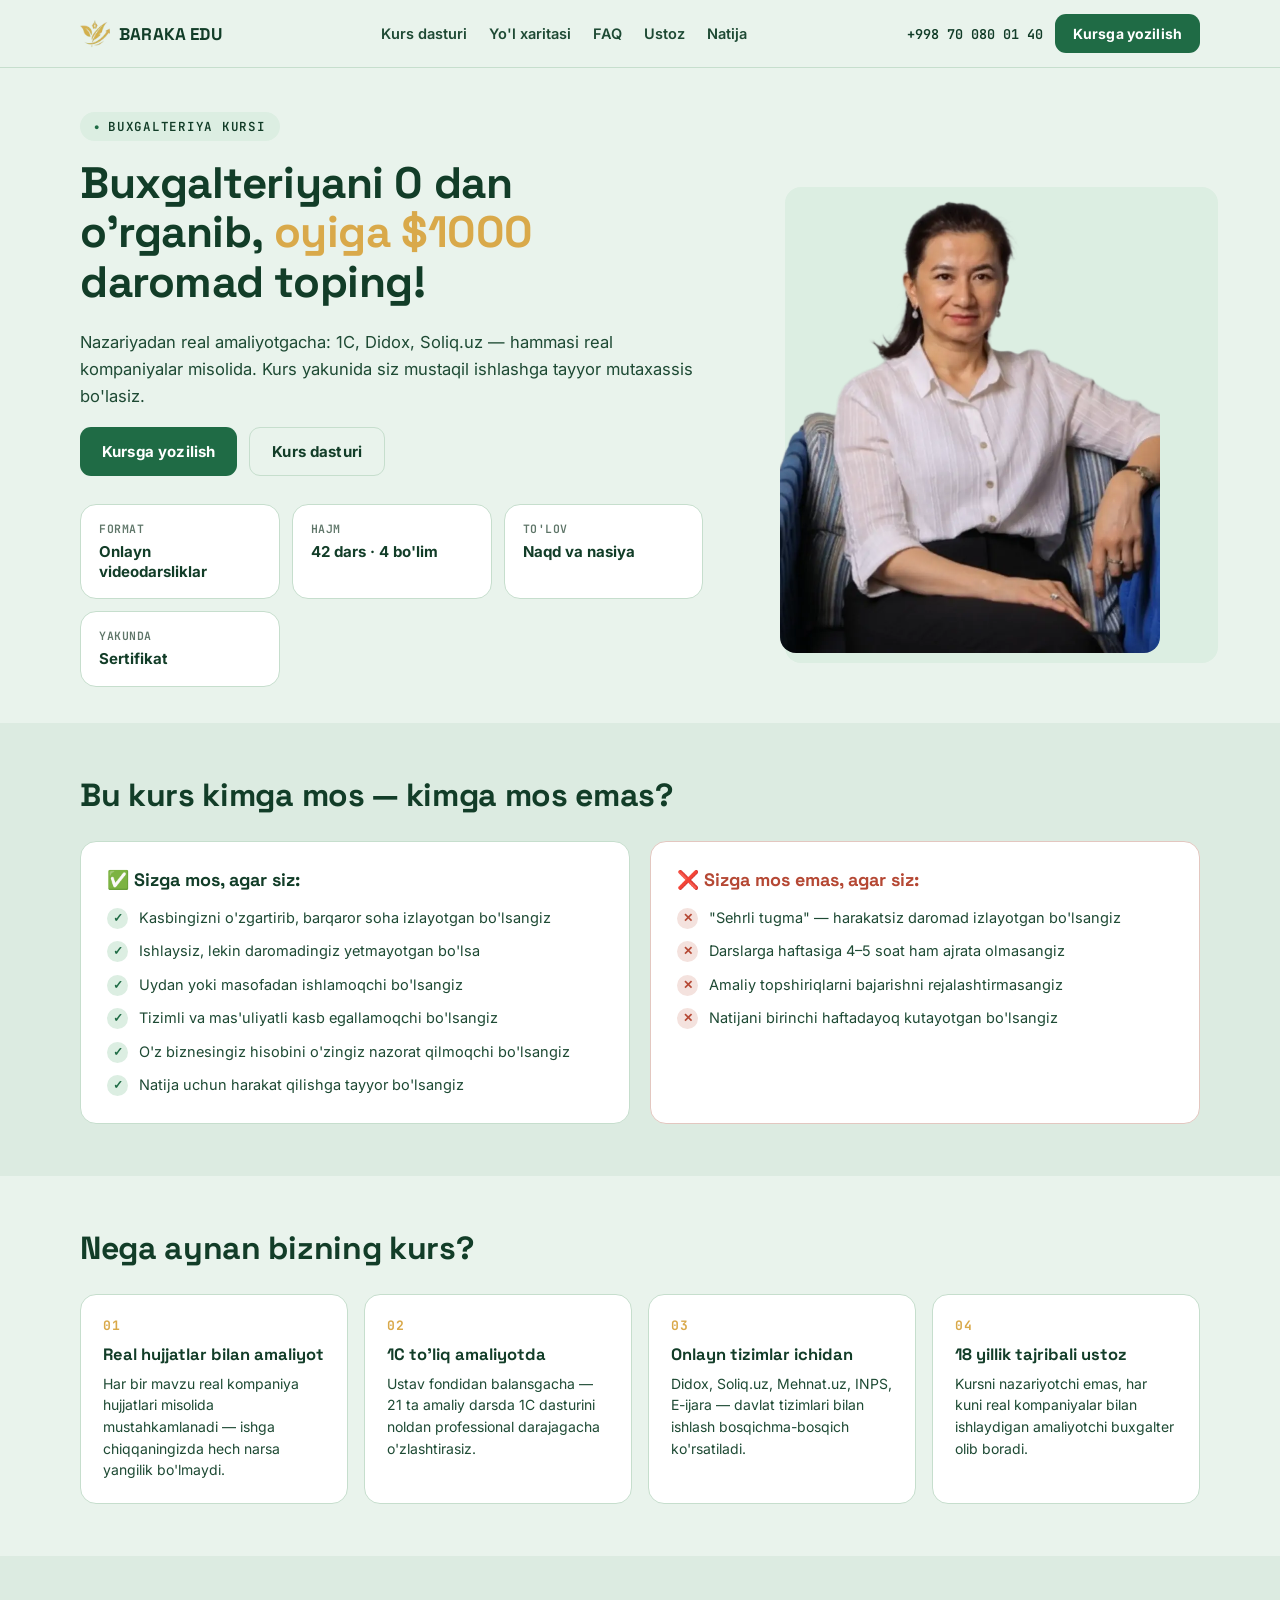
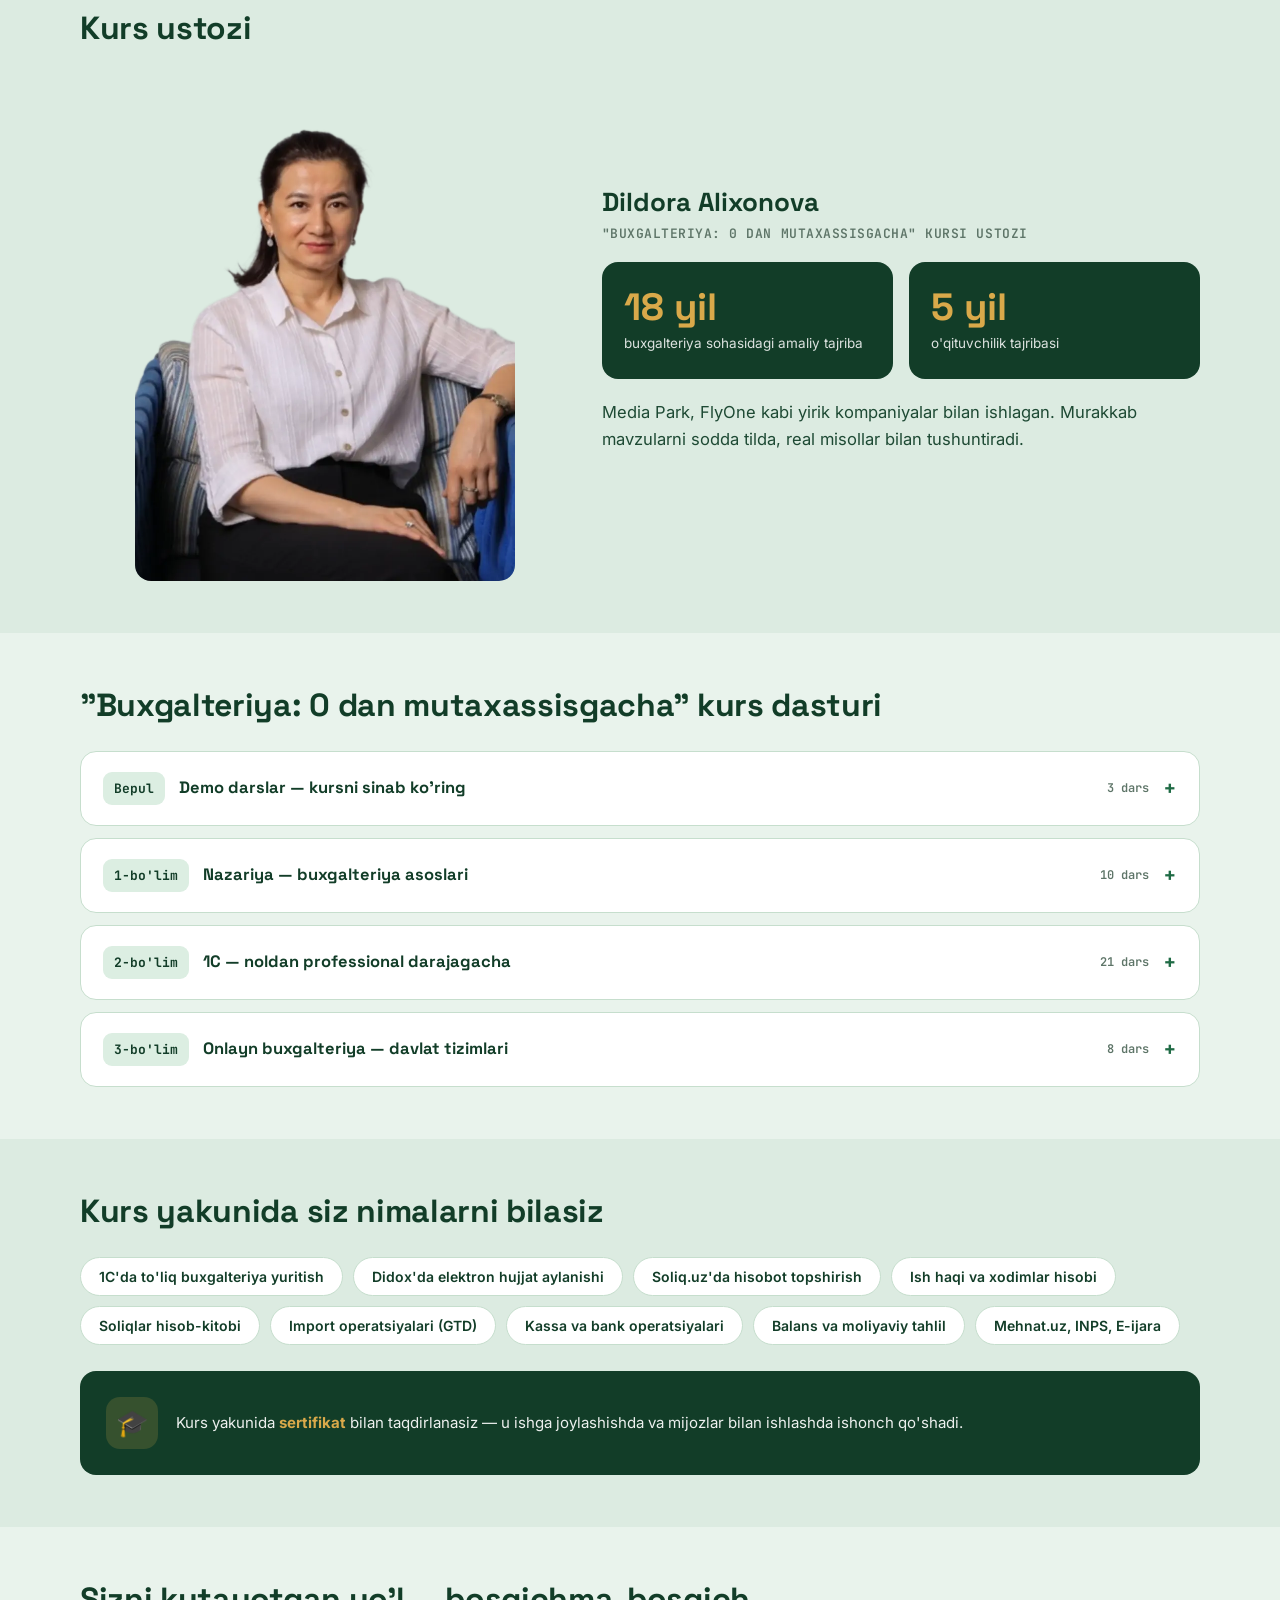
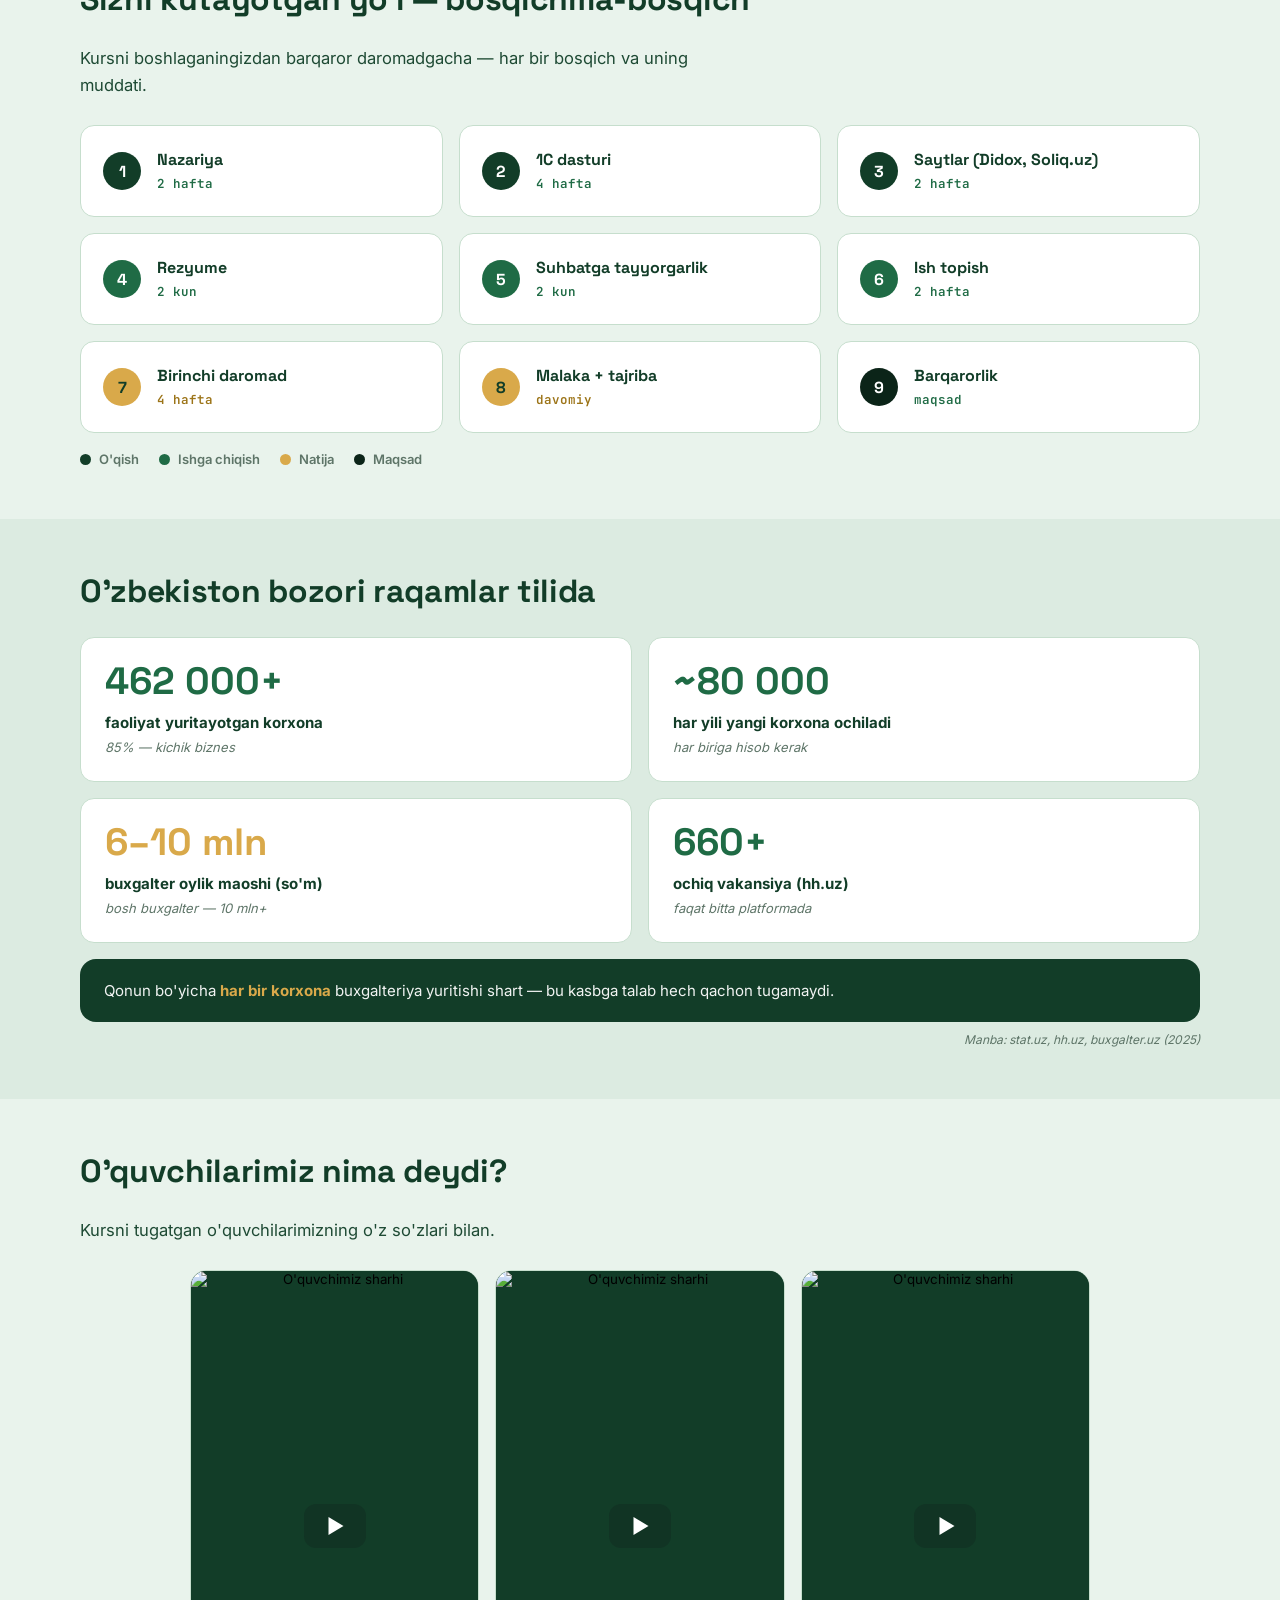
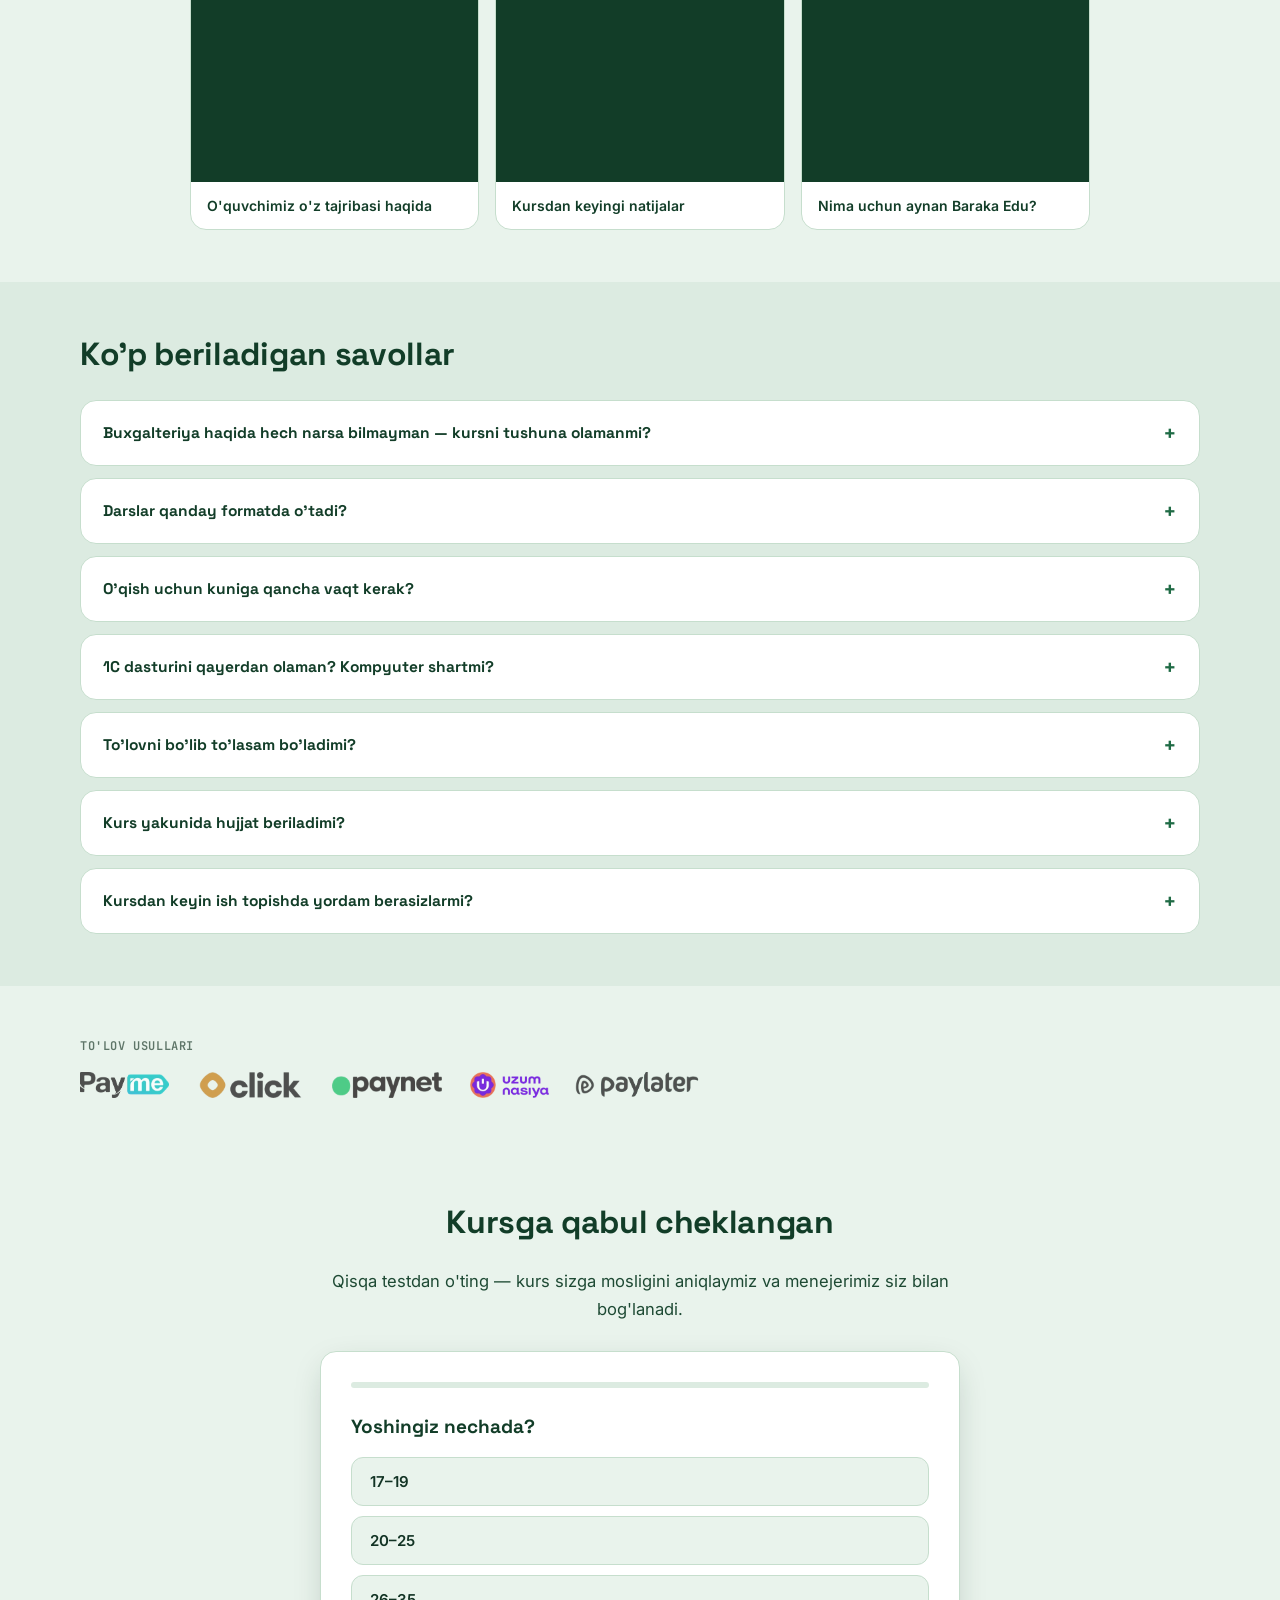
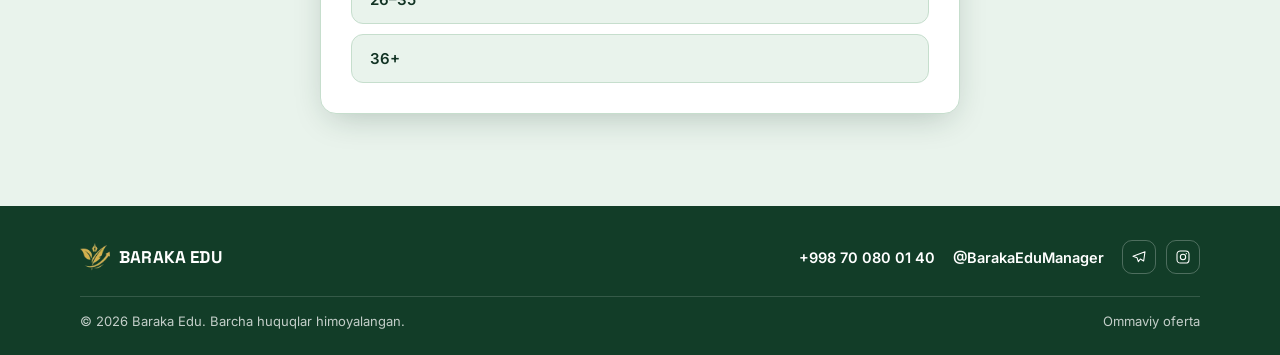
==== commit e2d0c49d: "Add pre-checked terms agreement checkbox to lead quiz form Lead capture already collected name/phone" ====
--- a/buxgalteriya.html
+++ b/buxgalteriya.html
@@ -24,7 +24,7 @@
 <link rel="icon" href="img/favicon.webp" type="image/webp">
 <link rel="preload" href="fonts/inter-latin-400-normal.woff2" as="font" type="font/woff2" crossorigin>
 <link rel="preload" href="fonts/space-grotesk-latin-700-normal.woff2" as="font" type="font/woff2" crossorigin>
-<link rel="stylesheet" href="baraka.css?v=5">
+<link rel="stylesheet" href="baraka.css?v=8">
 <script type="application/ld+json">
 {
  "@context": "https://schema.org",
@@ -575,7 +575,7 @@
   </div>
 </footer>
 
-<script src="lead.js?v=5" defer></script>
+<script src="lead.js?v=6" defer></script>
 <script src="quiz-bux.js?v=5" defer></script>
 </body>
 </html>
--- a/baraka.css
+++ b/baraka.css
@@ -51,7 +51,7 @@
   color:var(--ink);
   -webkit-font-smoothing:antialiased;
 }
-img{max-width:100%;display:block;}
+img{max-width:100%;height:auto;display:block;}
 a{color:inherit;text-decoration:none;}
 button{font-family:inherit;cursor:pointer;}
 
@@ -133,7 +133,7 @@
 }
 .hero-photo{position:relative;}
 .hero-photo img{
-  width:100%;max-width:380px;margin:0 auto;
+  width:100%;height:auto;max-width:380px;margin:0 auto;
   border-radius:var(--radius);
 }
 .hero-photo::before{
@@ -215,7 +215,7 @@
   border-radius:var(--radius);overflow:hidden;
   display:flex;flex-direction:column;
 }
-.speaker img{width:100%;aspect-ratio:4/3.4;object-fit:cover;object-position:top;background:var(--green-light);}
+.speaker img{width:100%;height:auto;aspect-ratio:4/3.4;object-fit:cover;object-position:top;background:var(--green-light);}
 .speaker .body{padding:22px;display:flex;flex-direction:column;gap:10px;}
 .speaker h3{font-family:var(--display);font-size:20px;font-weight:700;color:var(--green-deep);margin:0;}
 .speaker .role{font-family:var(--mono);font-size:12.5px;font-weight:600;color:var(--muted);text-transform:uppercase;letter-spacing:0.04em;}
@@ -316,6 +316,9 @@
 .quiz-done h3{font-family:var(--display);color:var(--green-deep);margin:0 0 8px;}
 .quiz-done p{color:var(--ink-2);margin:0;line-height:1.6;}
 .quiz-note{margin-top:14px;font-size:12.5px;color:var(--muted);line-height:1.5;text-align:center;}
+.quiz-agree{display:flex;align-items:flex-start;gap:9px;margin:2px 0 16px;font-size:12.5px;color:var(--muted);line-height:1.5;cursor:pointer;text-align:left;}
+.quiz-agree input{margin-top:2px;flex:0 0 auto;width:16px;height:16px;accent-color:var(--green);cursor:pointer;}
+.quiz-agree a{color:var(--green-deep);text-decoration:underline;}
 .quiz-err{display:none;margin-top:12px;font-size:13.5px;color:var(--rust);text-align:center;}
 
 /* ===== Footer ===== */
@@ -501,7 +504,7 @@
   position:absolute;inset:0;width:100%;height:100%;padding:0;border:0;
   background:var(--green-deep);cursor:pointer;display:block;overflow:hidden;
 }
-.yt-facade img{width:100%;height:100%;object-fit:cover;transition:transform .3s ease;}
+.yt-facade img{width:100%;height:100%!important;object-fit:cover;transition:transform .3s ease;}
 .yt-facade:hover img{transform:scale(1.04);}
 .yt-facade .yt-play{
   position:absolute;top:50%;left:50%;transform:translate(-50%,-50%);
@@ -514,3 +517,20 @@
 }
 .yt-facade:hover .yt-play{background:var(--rust);}
 .yt-facade:focus-visible{outline:3px solid var(--gold);outline-offset:-3px;}
+
+/* ===== Плейсхолдер спикера (пока нет фото) ===== */
+.speaker-ph{
+  width:100%;aspect-ratio:4/3.4;
+  background:linear-gradient(150deg, var(--green-light) 0%, var(--paper-2) 100%);
+  display:flex;align-items:center;justify-content:center;
+  border-bottom:1px solid var(--line);
+}
+.speaker-ph span{
+  font-family:var(--display);font-weight:700;font-size:52px;
+  color:var(--green);opacity:0.42;letter-spacing:0.04em;
+}
+/* В hero-блоке лендинга — своя пропорция и скругление */
+.hero-photo .speaker-ph.hero-ph{
+  aspect-ratio:3/3.6;max-width:380px;margin:0 auto;
+  border-radius:var(--radius);border:1px solid var(--line);
+}
